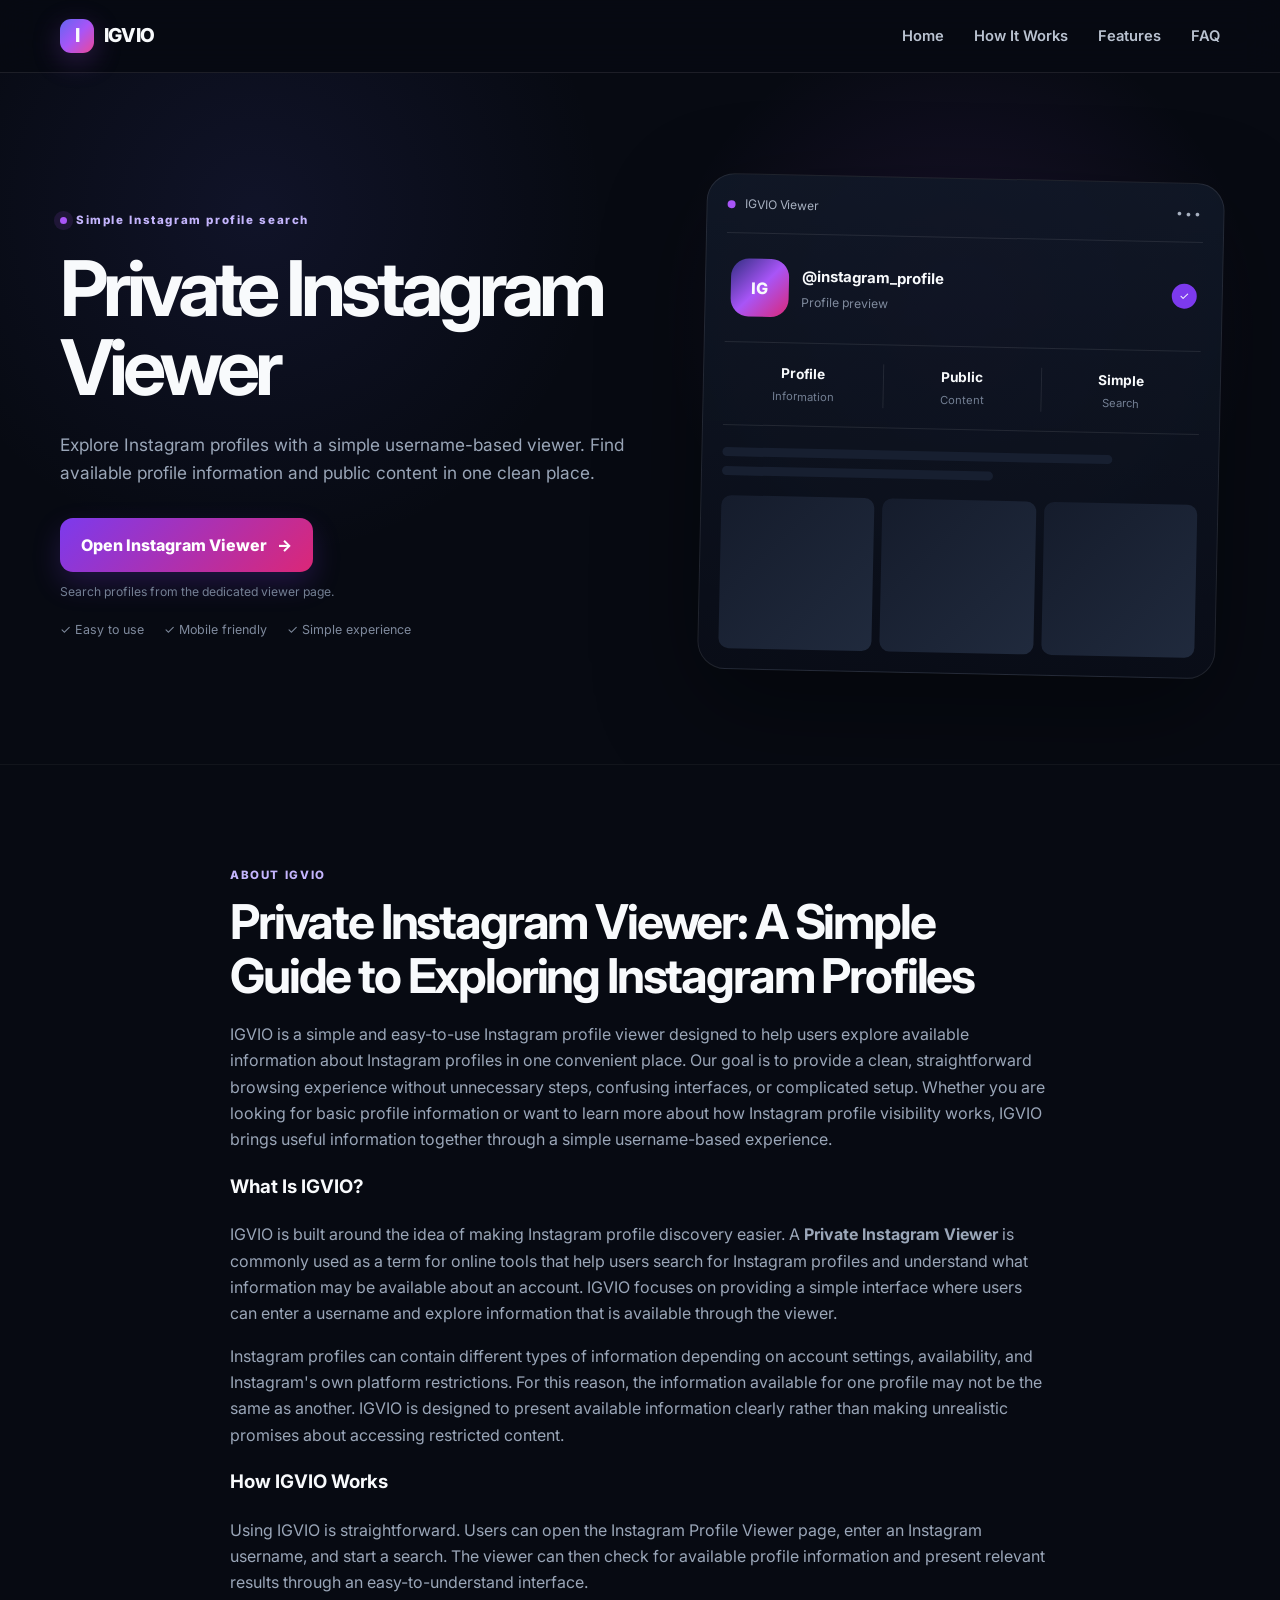
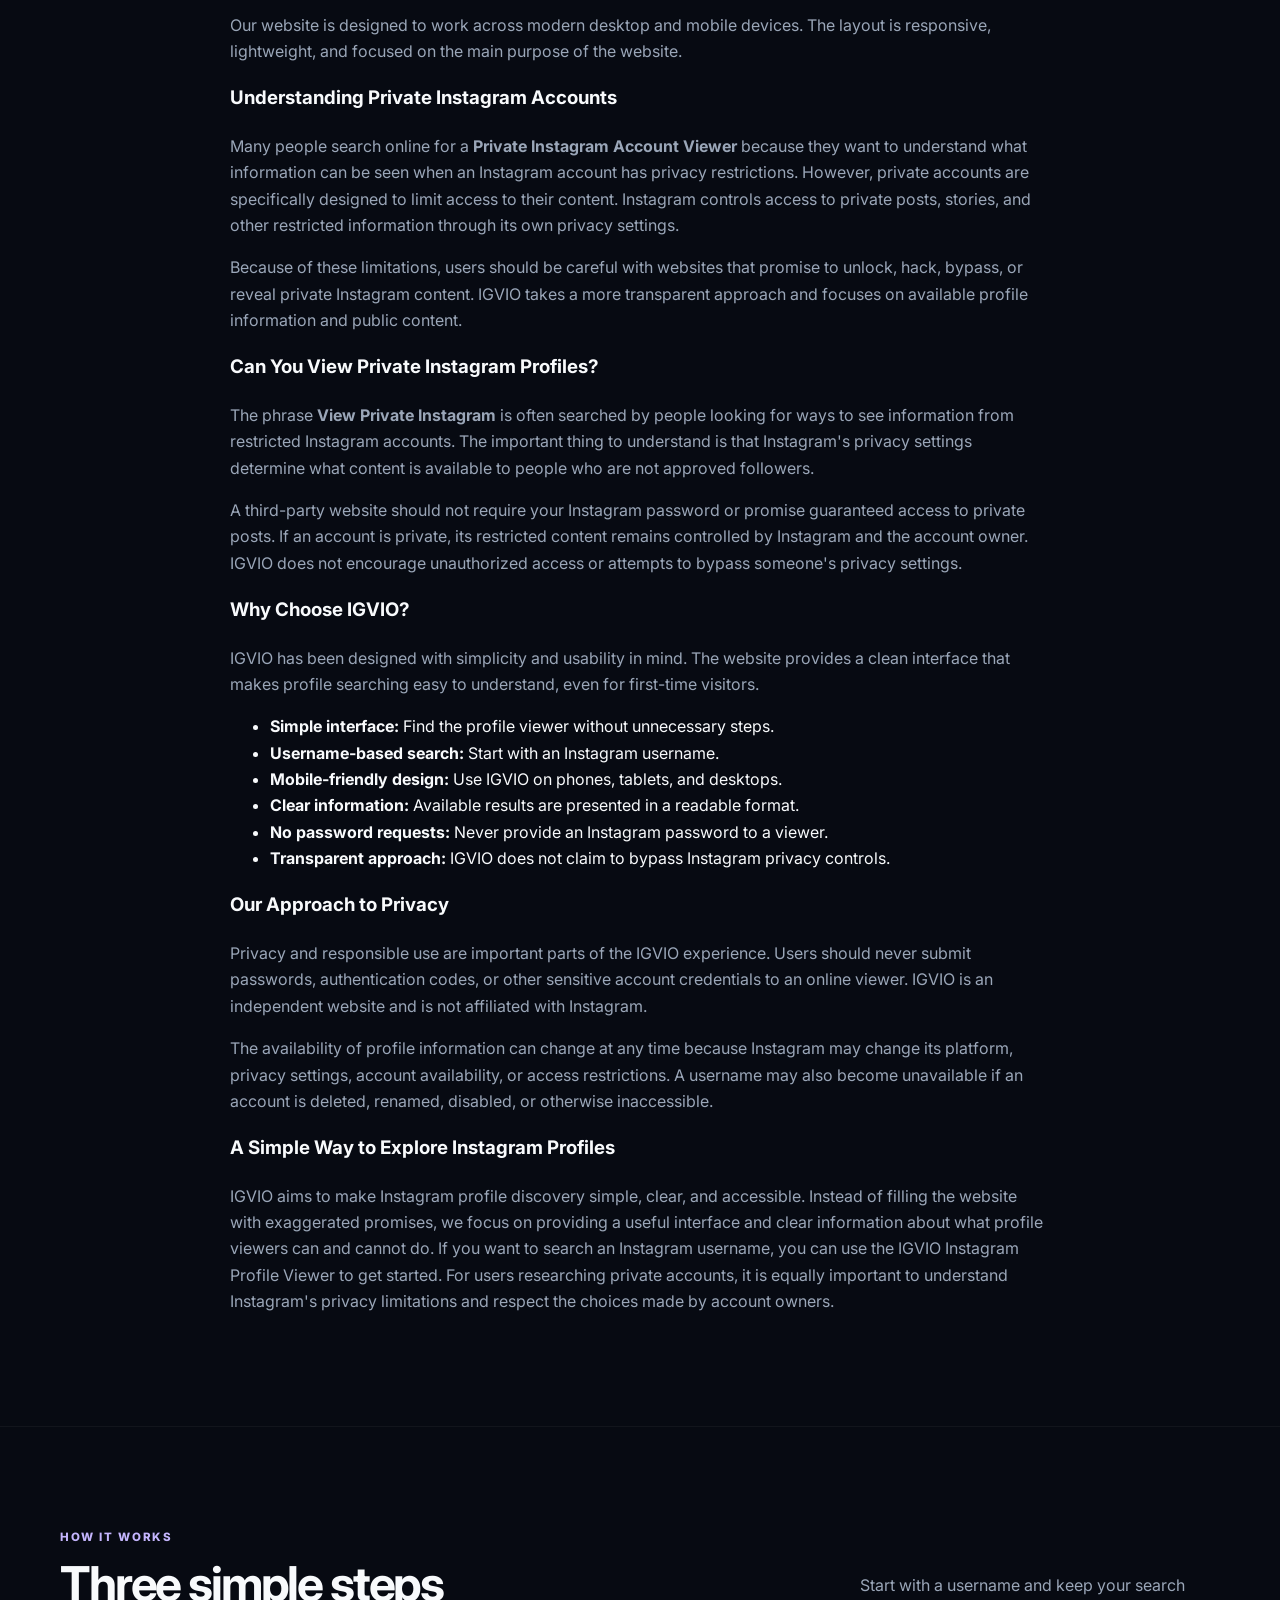
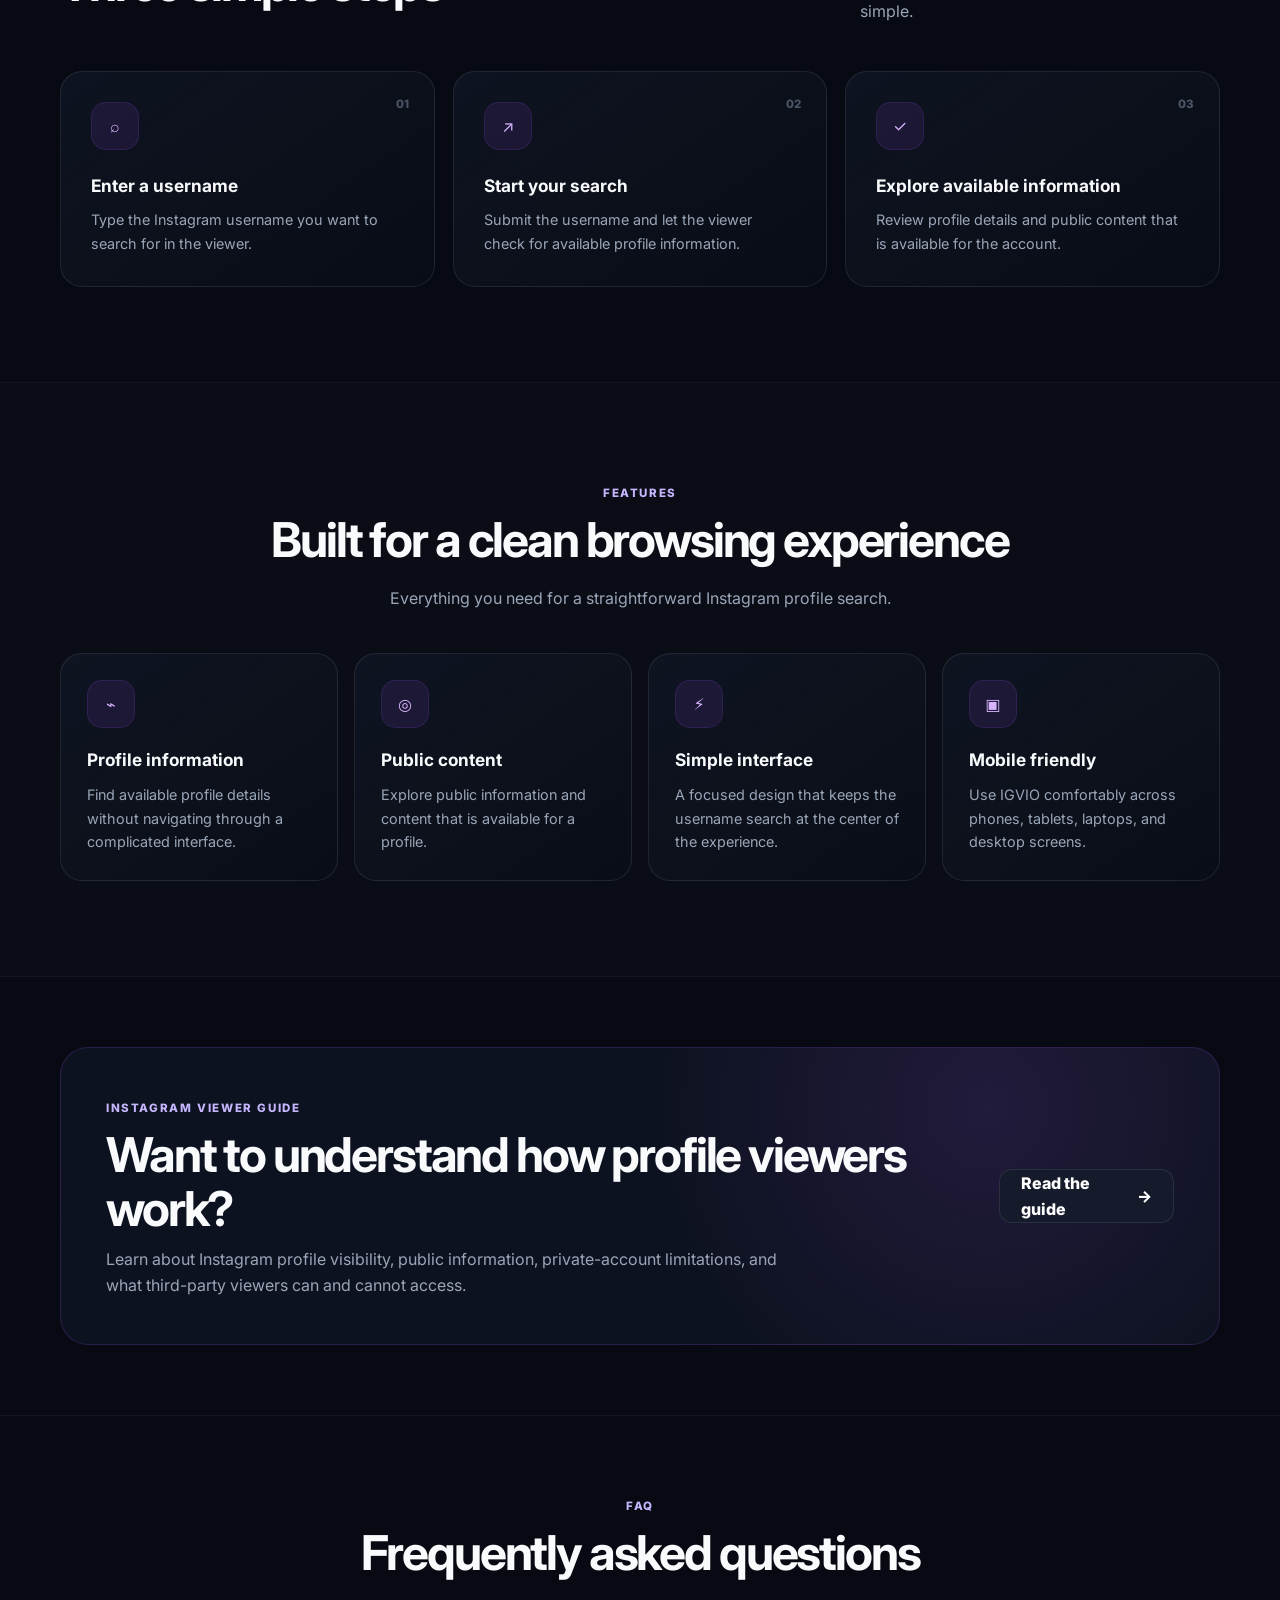
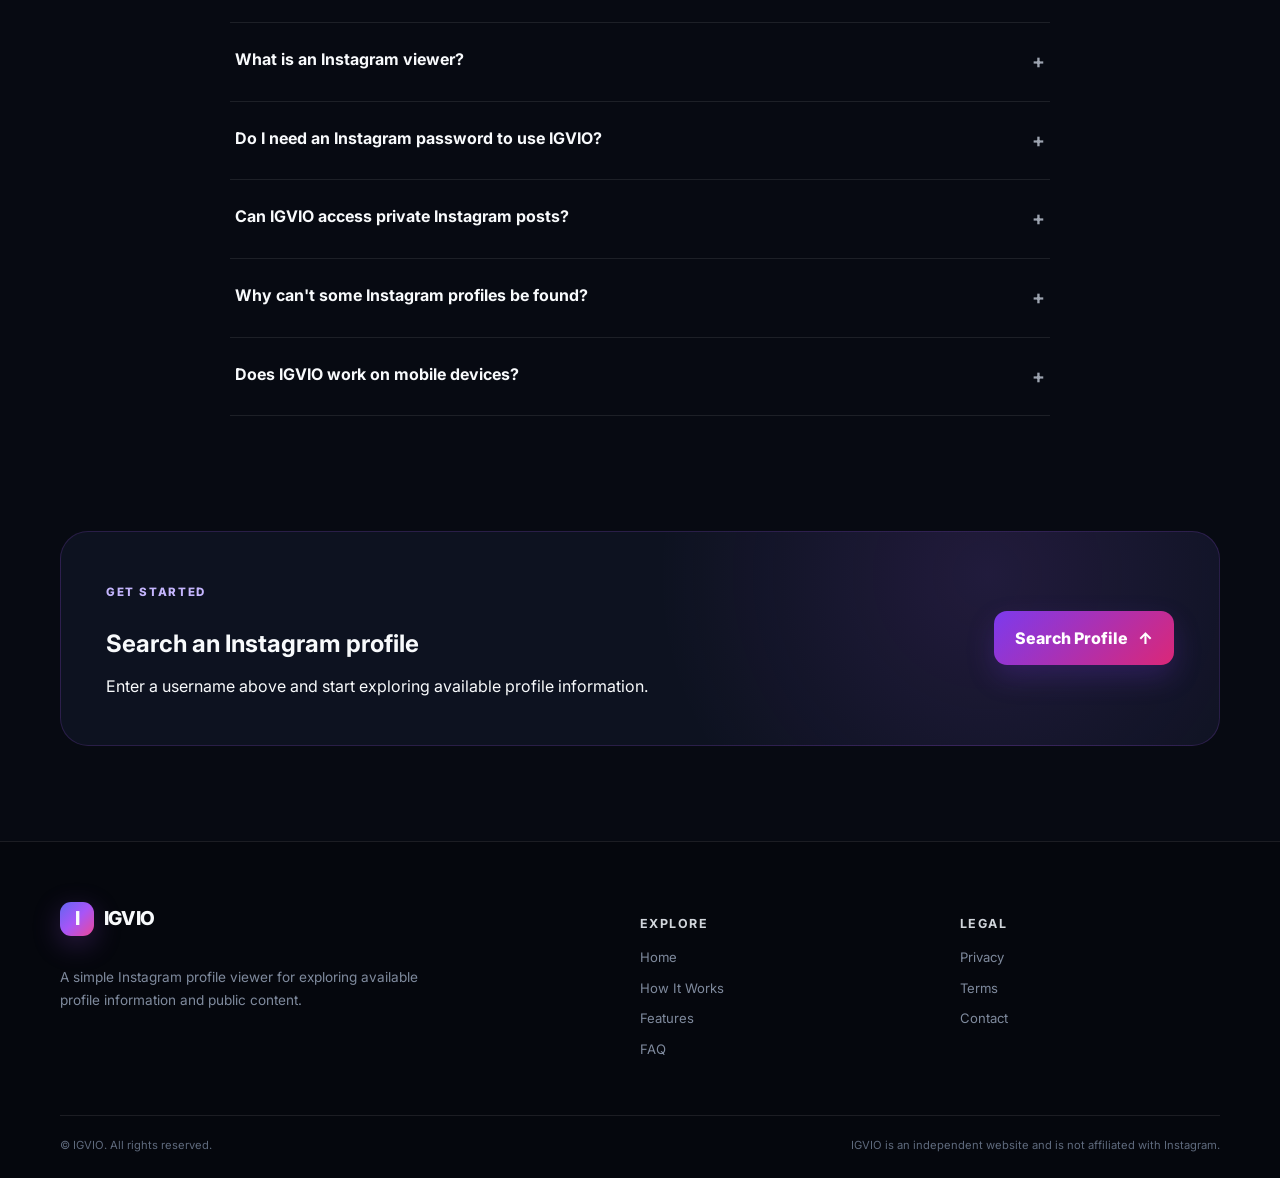
==== index.html @ a8c2bd26 "Update index.html" ====
<!DOCTYPE html>
<html lang="en">
<head>
  <meta charset="UTF-8">
  <meta name="viewport" content="width=device-width, initial-scale=1.0">
  <meta name="description" content="Explore Instagram profiles with IGVIO, a simple Private Instagram Viewer. Search by username to find available profile details and public Instagram content online.">
  <meta name="robots" content="index, follow, max-image-preview:large">
  <meta name="theme-color" content="#111827">
  <link rel="canonical" href="https://igvio.live/">

  <meta property="og:type" content="website">
  <meta property="og:title" content="Private Instagram Viewer – Explore Instagram Profiles | IGVIO">
  <meta property="og:description" content="Explore Instagram profiles with IGVIO. Search by username to find available profile details and public Instagram content online.">
  <meta property="og:url" content="https://igvio.live/">
  <meta property="og:site_name" content="IGVIO">

  <title>Private Instagram Viewer – Explore Instagram Profiles | IGVIO</title>

  <link rel="preconnect" href="https://fonts.googleapis.com">
  <link rel="preconnect" href="https://fonts.gstatic.com" crossorigin>
  <link href="https://fonts.googleapis.com/css2?family=Inter:wght@400;500;600;700;800&display=swap" rel="stylesheet">
  <link rel="stylesheet" href="style.css">

  <script type="application/ld+json">
  {
    "@context":"https://schema.org",
    "@type":"WebSite",
    "name":"IGVIO",
    "url":"https://igvio.live/",
    "description":"Private Instagram Viewer for exploring available Instagram profile information and public content."
  }
  </script>
  <script type="application/ld+json">
  {
    "@context":"https://schema.org",
    "@type":"Organization",
    "name":"IGVIO",
    "url":"https://igvio.live/"
  }
  </script>
</head>
<body>
  <header class="site-header">
    <div class="container nav-wrap">
      <a class="brand" href="/" aria-label="IGVIO home">
        <span class="brand-mark">I</span>
        <span>IGVIO</span>
      </a>

      <button class="menu-toggle" id="menuToggle" aria-label="Open menu" aria-expanded="false">
        <span></span><span></span><span></span>
      </button>

      <nav class="nav" id="mainNav" aria-label="Main navigation">
        <a href="#home">Home</a>
        <a href="#how-it-works">How It Works</a>
        <a href="#features">Features</a>
        <a href="#faq">FAQ</a>
      </nav>
    </div>
  </header>

  <main>
    <section class="hero" id="home">
      <div class="hero-glow glow-one"></div>
      <div class="hero-glow glow-two"></div>

      <div class="container hero-grid">
        <div class="hero-copy">
          <div class="eyebrow"><span class="pulse"></span> Simple Instagram profile search</div>
          <h1>Private Instagram Viewer</h1>
          <p class="hero-text">
            Explore Instagram profiles with a simple username-based viewer.
            Find available profile information and public content in one clean place.
          </p>

          <div class="hero-cta">
            <a href="instagram-profile-viewer.html" class="primary-btn">
              Open Instagram Viewer <span aria-hidden="true">→</span>
            </a>
            <p class="cta-note">Search profiles from the dedicated viewer page.</p>
          </div>

          <div class="trust-row">
            <span>✓ Easy to use</span>
            <span>✓ Mobile friendly</span>
            <span>✓ Simple experience</span>
          </div>
        </div>

        <div class="hero-panel" aria-label="Profile search preview">
          <div class="panel-top">
            <span class="panel-dot"></span>
            <span>IGVIO Viewer</span>
            <span class="panel-menu">•••</span>
          </div>
          <div class="profile-preview">
            <div class="avatar">IG</div>
            <div>
              <strong>@instagram_profile</strong>
              <span>Profile preview</span>
            </div>
            <div class="verified">✓</div>
          </div>
          <div class="stats">
            <div><strong>Profile</strong><span>Information</span></div>
            <div><strong>Public</strong><span>Content</span></div>
            <div><strong>Simple</strong><span>Search</span></div>
          </div>
          <div class="preview-line"></div>
          <div class="preview-line short"></div>
          <div class="preview-grid">
            <span></span><span></span><span></span>
          </div>
        </div>
      </div>
    </section>

    <section class="section about-section" id="about-igvio">
  <div class="container narrow">

    <span class="section-label">ABOUT IGVIO</span>

    <h2>Private Instagram Viewer: A Simple Guide to Exploring Instagram Profiles</h2>

    <p>
      IGVIO is a simple and easy-to-use Instagram profile viewer designed to help users
      explore available information about Instagram profiles in one convenient place.
      Our goal is to provide a clean, straightforward browsing experience without
      unnecessary steps, confusing interfaces, or complicated setup. Whether you are
      looking for basic profile information or want to learn more about how Instagram
      profile visibility works, IGVIO brings useful information together through a
      simple username-based experience.
    </p>

    <h3>What Is IGVIO?</h3>

    <p>
      IGVIO is built around the idea of making Instagram profile discovery easier.
      A <strong>Private Instagram Viewer</strong> is commonly used as a term for online
      tools that help users search for Instagram profiles and understand what information
      may be available about an account. IGVIO focuses on providing a simple interface
      where users can enter a username and explore information that is available through
      the viewer.
    </p>

    <p>
      Instagram profiles can contain different types of information depending on account
      settings, availability, and Instagram's own platform restrictions. For this reason,
      the information available for one profile may not be the same as another. IGVIO is
      designed to present available information clearly rather than making unrealistic
      promises about accessing restricted content.
    </p>

    <h3>How IGVIO Works</h3>

    <p>
      Using IGVIO is straightforward. Users can open the Instagram Profile Viewer page,
      enter an Instagram username, and start a search. The viewer can then check for
      available profile information and present relevant results through an
      easy-to-understand interface.
    </p>

    <p>
      Our website is designed to work across modern desktop and mobile devices. The layout
      is responsive, lightweight, and focused on the main purpose of the website.
    </p>

    <h3>Understanding Private Instagram Accounts</h3>

    <p>
      Many people search online for a <strong>Private Instagram Account Viewer</strong>
      because they want to understand what information can be seen when an Instagram account
      has privacy restrictions. However, private accounts are specifically designed to limit
      access to their content. Instagram controls access to private posts, stories, and other
      restricted information through its own privacy settings.
    </p>

    <p>
      Because of these limitations, users should be careful with websites that promise to
      unlock, hack, bypass, or reveal private Instagram content. IGVIO takes a more
      transparent approach and focuses on available profile information and public content.
    </p>

    <h3>Can You View Private Instagram Profiles?</h3>

    <p>
      The phrase <strong>View Private Instagram</strong> is often searched by people looking
      for ways to see information from restricted Instagram accounts. The important thing to
      understand is that Instagram's privacy settings determine what content is available to
      people who are not approved followers.
    </p>

    <p>
      A third-party website should not require your Instagram password or promise guaranteed
      access to private posts. If an account is private, its restricted content remains
      controlled by Instagram and the account owner. IGVIO does not encourage unauthorized
      access or attempts to bypass someone's privacy settings.
    </p>

    <h3>Why Choose IGVIO?</h3>

    <p>
      IGVIO has been designed with simplicity and usability in mind. The website provides a
      clean interface that makes profile searching easy to understand, even for first-time
      visitors.
    </p>

    <ul>
      <li><strong>Simple interface:</strong> Find the profile viewer without unnecessary steps.</li>
      <li><strong>Username-based search:</strong> Start with an Instagram username.</li>
      <li><strong>Mobile-friendly design:</strong> Use IGVIO on phones, tablets, and desktops.</li>
      <li><strong>Clear information:</strong> Available results are presented in a readable format.</li>
      <li><strong>No password requests:</strong> Never provide an Instagram password to a viewer.</li>
      <li><strong>Transparent approach:</strong> IGVIO does not claim to bypass Instagram privacy controls.</li>
    </ul>

    <h3>Our Approach to Privacy</h3>

    <p>
      Privacy and responsible use are important parts of the IGVIO experience. Users should
      never submit passwords, authentication codes, or other sensitive account credentials to
      an online viewer. IGVIO is an independent website and is not affiliated with Instagram.
    </p>

    <p>
      The availability of profile information can change at any time because Instagram may
      change its platform, privacy settings, account availability, or access restrictions.
      A username may also become unavailable if an account is deleted, renamed, disabled,
      or otherwise inaccessible.
    </p>

    <h3>A Simple Way to Explore Instagram Profiles</h3>

    <p>
      IGVIO aims to make Instagram profile discovery simple, clear, and accessible. Instead
      of filling the website with exaggerated promises, we focus on providing a useful
      interface and clear information about what profile viewers can and cannot do.
      If you want to search an Instagram username, you can use the IGVIO Instagram Profile
      Viewer to get started. For users researching private accounts, it is equally important
      to understand Instagram's privacy limitations and respect the choices made by account
      owners.
    </p>

  </div>
</section>

    <section class="section" id="how-it-works">
      <div class="container">
        <div class="section-heading">
          <div>
            <span class="section-label">HOW IT WORKS</span>
            <h2>Three simple steps</h2>
          </div>
          <p>Start with a username and keep your search simple.</p>
        </div>

        <div class="steps">
          <article class="step-card">
            <span class="step-number">01</span>
            <div class="icon-box">⌕</div>
            <h3>Enter a username</h3>
            <p>Type the Instagram username you want to search for in the viewer.</p>
          </article>
          <article class="step-card">
            <span class="step-number">02</span>
            <div class="icon-box">↗</div>
            <h3>Start your search</h3>
            <p>Submit the username and let the viewer check for available profile information.</p>
          </article>
          <article class="step-card">
            <span class="step-number">03</span>
            <div class="icon-box">✓</div>
            <h3>Explore available information</h3>
            <p>Review profile details and public content that is available for the account.</p>
          </article>
        </div>
      </div>
    </section>

    <section class="section feature-section" id="features">
      <div class="container">
        <div class="section-heading centered">
          <span class="section-label">FEATURES</span>
          <h2>Built for a clean browsing experience</h2>
          <p>Everything you need for a straightforward Instagram profile search.</p>
        </div>

        <div class="feature-grid">
          <article class="feature-card">
            <div class="feature-icon">⌁</div>
            <h3>Profile information</h3>
            <p>Find available profile details without navigating through a complicated interface.</p>
          </article>
          <article class="feature-card">
            <div class="feature-icon">◎</div>
            <h3>Public content</h3>
            <p>Explore public information and content that is available for a profile.</p>
          </article>
          <article class="feature-card">
            <div class="feature-icon">⚡</div>
            <h3>Simple interface</h3>
            <p>A focused design that keeps the username search at the center of the experience.</p>
          </article>
          <article class="feature-card">
            <div class="feature-icon">▣</div>
            <h3>Mobile friendly</h3>
            <p>Use IGVIO comfortably across phones, tablets, laptops, and desktop screens.</p>
          </article>
        </div>
      </div>
    </section>

    <section class="section guide-section">
      <div class="container guide-box">
        <div>
          <span class="section-label">INSTAGRAM VIEWER GUIDE</span>
          <h2>Want to understand how profile viewers work?</h2>
          <p>
            Learn about Instagram profile visibility, public information, private-account
            limitations, and what third-party viewers can and cannot access.
          </p>
        </div>
        <a class="secondary-btn" href="#faq">Read the guide <span>→</span></a>
      </div>
    </section>

    <section class="section faq-section" id="faq">
      <div class="container narrow">
        <div class="section-heading centered">
          <span class="section-label">FAQ</span>
          <h2>Frequently asked questions</h2>
        </div>

        <div class="faq-list">
          <details>
            <summary>What is an Instagram viewer?</summary>
            <p>An Instagram viewer is a tool that helps users search for and explore available information associated with Instagram profiles.</p>
          </details>
          <details>
            <summary>Do I need an Instagram password to use IGVIO?</summary>
            <p>No. IGVIO does not ask you to enter an Instagram password. Use the username search field to begin.</p>
          </details>
          <details>
            <summary>Can IGVIO access private Instagram posts?</summary>
            <p>Private Instagram content is controlled by Instagram's privacy settings. Third-party websites should not claim to bypass those settings. IGVIO focuses on information and content that is available to its viewer.</p>
          </details>
          <details>
            <summary>Why can't some Instagram profiles be found?</summary>
            <p>A profile may be unavailable because the username is incorrect, the account has changed its username, the account is unavailable, or the requested information cannot be retrieved.</p>
          </details>
          <details>
            <summary>Does IGVIO work on mobile devices?</summary>
            <p>Yes. The website is designed with a responsive layout for phones, tablets, and desktop devices.</p>
          </details>
        </div>
      </div>
    </section>

    <section class="cta-section">
      <div class="container cta-box">
        <div>
          <span class="section-label">GET STARTED</span>
          <h2>Search an Instagram profile</h2>
          <p>Enter a username above and start exploring available profile information.</p>
        </div>
        <a href="#home" class="primary-btn">Search Profile <span>↑</span></a>
      </div>
    </section>
  </main>

  <footer class="site-footer">
    <div class="container footer-grid">
      <div>
        <a class="brand footer-brand" href="/">
          <span class="brand-mark">I</span><span>IGVIO</span>
        </a>
        <p class="footer-text">A simple Instagram profile viewer for exploring available profile information and public content.</p>
      </div>
      <div>
        <h3>Explore</h3>
        <a href="#home">Home</a>
        <a href="#how-it-works">How It Works</a>
        <a href="#features">Features</a>
        <a href="#faq">FAQ</a>
      </div>
      <div>
        <h3>Legal</h3>
        <a href="privacy.html">Privacy</a>
        <a href="terms.html">Terms</a>
        <a href="contact.html">Contact</a>
      </div>
    </div>
    <div class="container footer-bottom">
      <span>© <span id="year"></span> IGVIO. All rights reserved.</span>
      <span>IGVIO is an independent website and is not affiliated with Instagram.</span>
    </div>
  </footer>

  <div class="toast" id="toast" role="status" aria-live="polite"></div>
  <script src="script.js"></script>
</body>
</html>
---- style.css ----
:root {
  --bg: #070a12;
  --surface: #0d1220;
  --surface-2: #111827;
  --text: #f8fafc;
  --muted: #9aa6b8;
  --line: rgba(255,255,255,.09);
  --accent: #a855f7;
  --accent-2: #ec4899;
  --accent-3: #6366f1;
  --max: 1160px;
  --radius: 22px;
}

* { box-sizing: border-box; }
html { scroll-behavior: smooth; }
body {
  margin: 0;
  font-family: Inter, system-ui, -apple-system, BlinkMacSystemFont, "Segoe UI", sans-serif;
  color: var(--text);
  background: var(--bg);
  line-height: 1.65;
}
a { color: inherit; text-decoration: none; }
button, input { font: inherit; }
.container { width: min(var(--max), calc(100% - 40px)); margin: 0 auto; }
.narrow { max-width: 820px; }
.site-header {
  position: sticky; top: 0; z-index: 50;
  background: rgba(7,10,18,.78);
  backdrop-filter: blur(18px);
  border-bottom: 1px solid var(--line);
}
.nav-wrap { height: 72px; display:flex; align-items:center; justify-content:space-between; }
.brand { display:inline-flex; align-items:center; gap:10px; font-weight:800; letter-spacing:-.04em; font-size:1.2rem; }
.brand-mark {
  width:34px; height:34px; display:grid; place-items:center; border-radius:11px;
  background: linear-gradient(135deg, var(--accent-3), var(--accent), var(--accent-2));
  box-shadow: 0 8px 28px rgba(168,85,247,.25);
}
.nav { display:flex; gap:30px; align-items:center; }
.nav a { color:#b9c2d0; font-size:.92rem; font-weight:600; transition:.2s; }
.nav a:hover { color:#fff; }
.menu-toggle { display:none; background:none; border:0; cursor:pointer; }
.menu-toggle span { display:block; width:24px; height:2px; margin:5px; background:#fff; }

.hero {
  position:relative; overflow:hidden; padding:105px 0 90px;
  background:
    radial-gradient(circle at 75% 35%, rgba(168,85,247,.12), transparent 28%),
    radial-gradient(circle at 20% 20%, rgba(99,102,241,.10), transparent 30%);
}
.hero-grid { display:grid; grid-template-columns:1.05fr .95fr; gap:70px; align-items:center; position:relative; z-index:2; }
.eyebrow, .section-label {
  color:#c4b5fd; font-size:.72rem; font-weight:800; letter-spacing:.14em;
}
.eyebrow { display:flex; align-items:center; gap:9px; margin-bottom:20px; }
.pulse { width:7px; height:7px; border-radius:50%; background:#a855f7; box-shadow:0 0 0 6px rgba(168,85,247,.12); }
h1 { font-size:clamp(2.7rem, 6vw, 5.2rem); line-height:1.02; letter-spacing:-.065em; margin:0 0 24px; max-width:720px; }
.hero-text { font-size:1.08rem; color:var(--muted); max-width:650px; margin:0 0 30px; }
.search-card {
  max-width:690px; padding:18px; border:1px solid var(--line); border-radius:20px;
  background:rgba(17,24,39,.75); box-shadow:0 25px 80px rgba(0,0,0,.24);
}
.search-card label { display:block; font-size:.78rem; font-weight:700; color:#cbd5e1; margin:0 0 9px 4px; }
.input-row { display:flex; gap:10px; }
.input-wrap { flex:1; position:relative; }
.at { position:absolute; left:16px; top:50%; transform:translateY(-50%); color:#8b95a7; }
input {
  width:100%; height:54px; padding:0 16px 0 38px; border:1px solid var(--line);
  outline:none; border-radius:13px; background:#090d17; color:#fff;
}
input:focus { border-color:rgba(168,85,247,.65); box-shadow:0 0 0 4px rgba(168,85,247,.10); }
.primary-btn, .secondary-btn {
  min-height:54px; display:inline-flex; align-items:center; justify-content:center; gap:10px;
  padding:0 21px; border:0; border-radius:13px; cursor:pointer; font-weight:800; transition:.2s;
}
.primary-btn { color:#fff; background:linear-gradient(135deg,#7c3aed,#db2777); box-shadow:0 12px 28px rgba(124,58,237,.22); }
.primary-btn:hover { transform:translateY(-2px); filter:brightness(1.07); }
.secondary-btn { color:#fff; background:#151b2a; border:1px solid var(--line); }
.secondary-btn:hover { background:#1c2435; }
.form-note { color:#7f8a9d; font-size:.74rem; margin:8px 3px 0; }
.trust-row { display:flex; gap:20px; flex-wrap:wrap; margin-top:18px; color:#7f8a9d; font-size:.78rem; }

.hero-panel {
  padding:20px; border:1px solid var(--line); border-radius:28px; background:linear-gradient(180deg,rgba(17,24,39,.9),rgba(10,14,24,.92));
  box-shadow:0 35px 100px rgba(0,0,0,.38); transform:rotate(1.2deg);
}
.panel-top { display:flex; align-items:center; gap:9px; color:#a8b1c1; font-size:.75rem; padding-bottom:18px; border-bottom:1px solid var(--line); }
.panel-dot { width:8px; height:8px; border-radius:50%; background:#a855f7; }
.panel-menu { margin-left:auto; letter-spacing:2px; }
.profile-preview { display:flex; align-items:center; gap:13px; padding:25px 5px; }
.avatar { width:58px; height:58px; border-radius:18px; display:grid; place-items:center; font-weight:800; background:linear-gradient(135deg,#312e81,#a855f7,#db2777); }
.profile-preview strong, .profile-preview span { display:block; }
.profile-preview strong { font-size:.93rem; }
.profile-preview span { color:#7f8a9d; font-size:.76rem; margin-top:3px; }
.verified { margin-left:auto; width:25px; height:25px; border-radius:50%; display:grid; place-items:center; background:#7c3aed; font-size:.72rem; }
.stats { display:grid; grid-template-columns:repeat(3,1fr); border-block:1px solid var(--line); padding:19px 0; }
.stats div { text-align:center; }
.stats div + div { border-left:1px solid var(--line); }
.stats strong, .stats span { display:block; }
.stats strong { font-size:.85rem; }
.stats span { color:#737f93; font-size:.7rem; margin-top:3px; }
.preview-line { height:9px; width:82%; border-radius:8px; background:#171f30; margin-top:22px; }
.preview-line.short { width:57%; margin-top:10px; }
.preview-grid { display:grid; grid-template-columns:repeat(3,1fr); gap:8px; margin-top:20px; }
.preview-grid span { aspect-ratio:1; border-radius:10px; background:linear-gradient(135deg,#151c2c,#202a3d); }

.section { padding:95px 0; border-top:1px solid rgba(255,255,255,.045); }
.intro-section { text-align:center; }
.section h2 { font-size:clamp(1.9rem,4vw,3rem); line-height:1.12; letter-spacing:-.045em; margin:9px 0 18px; }
.section p { color:var(--muted); }
.intro-section p { font-size:1.03rem; }
.section-heading { display:flex; align-items:end; justify-content:space-between; gap:30px; margin-bottom:42px; }
.section-heading > p { max-width:360px; margin:0 0 4px; }
.centered { display:block; text-align:center; }
.centered > p { max-width:600px; margin:0 auto; }

.steps { display:grid; grid-template-columns:repeat(3,1fr); gap:18px; }
.step-card, .feature-card {
  position:relative; padding:30px; border:1px solid var(--line); border-radius:var(--radius);
  background:linear-gradient(145deg,rgba(17,24,39,.72),rgba(10,14,24,.65));
}
.step-number { position:absolute; top:23px; right:25px; color:#4c5566; font-size:.72rem; font-weight:800; }
.icon-box, .feature-icon {
  width:48px; height:48px; display:grid; place-items:center; border-radius:15px;
  color:#d8b4fe; background:rgba(168,85,247,.1); border:1px solid rgba(168,85,247,.15);
}
.step-card h3, .feature-card h3 { margin:22px 0 8px; font-size:1.08rem; }
.step-card p, .feature-card p { margin:0; font-size:.9rem; }

.feature-section { background:rgba(255,255,255,.012); }
.feature-grid { display:grid; grid-template-columns:repeat(4,1fr); gap:16px; }
.feature-card { padding:26px; }
.feature-card h3 { margin-top:18px; }

.guide-section { padding-top:70px; padding-bottom:70px; }
.guide-box, .cta-box {
  display:flex; justify-content:space-between; align-items:center; gap:35px; padding:45px;
  border:1px solid rgba(168,85,247,.18); border-radius:28px;
  background:radial-gradient(circle at 80% 20%,rgba(168,85,247,.13),transparent 35%),#0d1220;
}
.guide-box h2, .cta-box h2 { margin-bottom:10px; }
.guide-box p, .cta-box p { margin:0; max-width:690px; }

.faq-section { padding-top:75px; }
.faq-list { border-top:1px solid var(--line); }
details { border-bottom:1px solid var(--line); }
summary { list-style:none; cursor:pointer; padding:23px 5px; font-weight:700; display:flex; justify-content:space-between; gap:20px; }
summary::-webkit-details-marker { display:none; }
summary::after { content:"+"; color:#9ca3af; font-size:1.2rem; }
details[open] summary::after { content:"−"; }
details p { padding:0 35px 24px 5px; margin:0; font-size:.9rem; }

.cta-section { padding:20px 0 95px; }

.site-footer { border-top:1px solid var(--line); padding:60px 0 24px; background:#05070d; }
.footer-grid { display:grid; grid-template-columns:2fr 1fr 1fr; gap:60px; }
.footer-brand { margin-bottom:17px; }
.footer-text { color:#7f8a9d; max-width:390px; font-size:.85rem; }
.footer-grid h3 { font-size:.78rem; text-transform:uppercase; letter-spacing:.12em; color:#d1d5db; }
.footer-grid div > a:not(.brand) { display:block; color:#7f8a9d; font-size:.82rem; margin:9px 0; }
.footer-grid div > a:hover { color:#fff; }
.footer-bottom { margin-top:45px; padding-top:20px; border-top:1px solid var(--line); display:flex; justify-content:space-between; gap:20px; color:#5f6a7d; font-size:.7rem; }

.toast {
  position:fixed; left:50%; bottom:25px; transform:translate(-50%,20px); opacity:0; pointer-events:none;
  padding:13px 18px; border:1px solid var(--line); border-radius:12px; background:#111827; color:#fff;
  box-shadow:0 15px 45px rgba(0,0,0,.35); transition:.25s; z-index:100;
}
.toast.show { opacity:1; transform:translate(-50%,0); }

@media (max-width: 900px) {
  .hero-grid { grid-template-columns:1fr; gap:45px; }
  .hero-panel { max-width:650px; width:100%; margin:auto; }
  .feature-grid { grid-template-columns:repeat(2,1fr); }
}
@media (max-width: 700px) {
  .container { width:min(var(--max),calc(100% - 28px)); }
  .nav { display:none; position:absolute; left:14px; right:14px; top:66px; padding:14px; flex-direction:column; align-items:stretch; gap:0; background:#0d1220; border:1px solid var(--line); border-radius:16px; }
  .nav.open { display:flex; }
  .nav a { padding:12px 10px; }
  .menu-toggle { display:block; }
  .hero { padding:75px 0 65px; }
  h1 { font-size:clamp(2.5rem,13vw,4rem); }
  .input-row { flex-direction:column; }
  .primary-btn { width:100%; }
  .section { padding:72px 0; }
  .section-heading { display:block; margin-bottom:30px; }
  .steps, .feature-grid { grid-template-columns:1fr; }
  .guide-box, .cta-box { padding:30px; flex-direction:column; align-items:flex-start; }
  .footer-grid { grid-template-columns:1fr 1fr; gap:30px; }
  .footer-grid > div:first-child { grid-column:1/-1; }
  .footer-bottom { flex-direction:column; }
}

.hero-cta { margin-top: 28px; }
.hero-cta .primary-btn { text-decoration: none; }
.cta-note { margin: 10px 0 0; color: #737f93; font-size: .76rem; }
.viewer-hero { min-height: 560px; display: flex; align-items: center; }
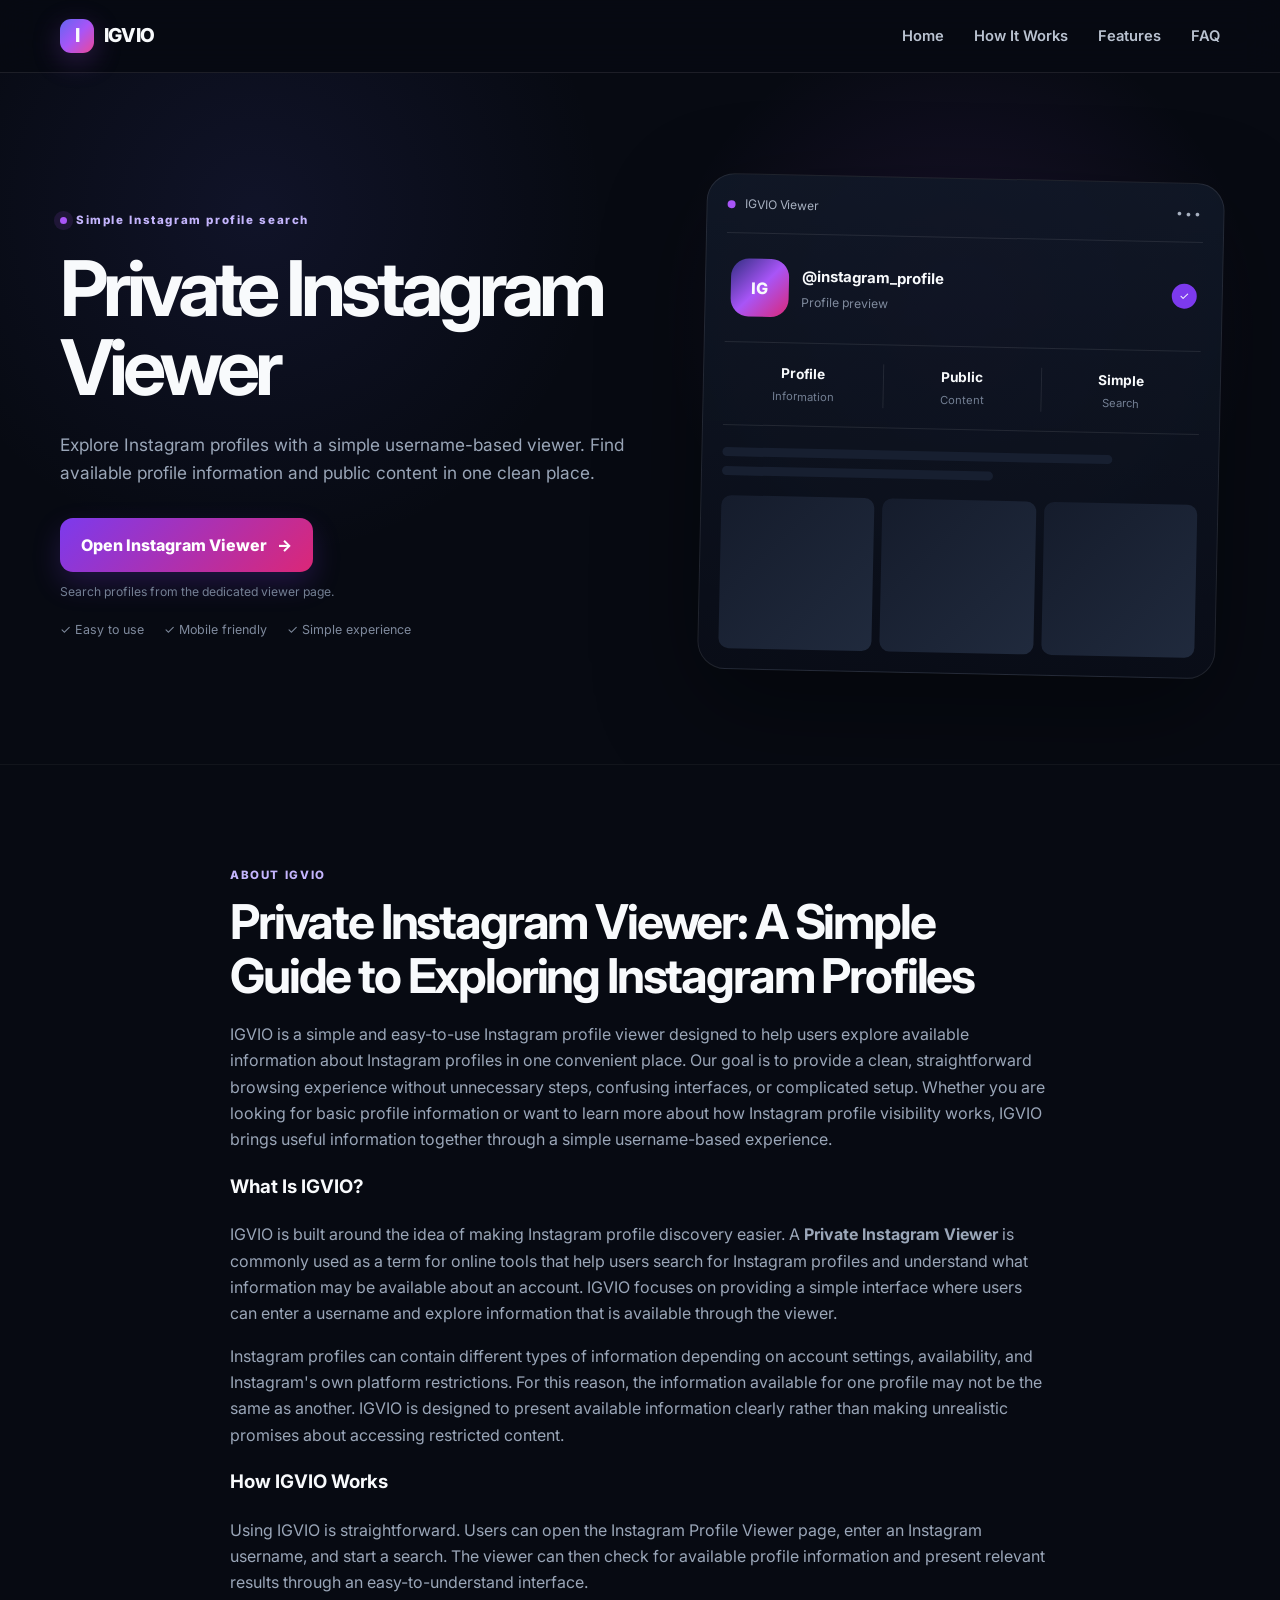
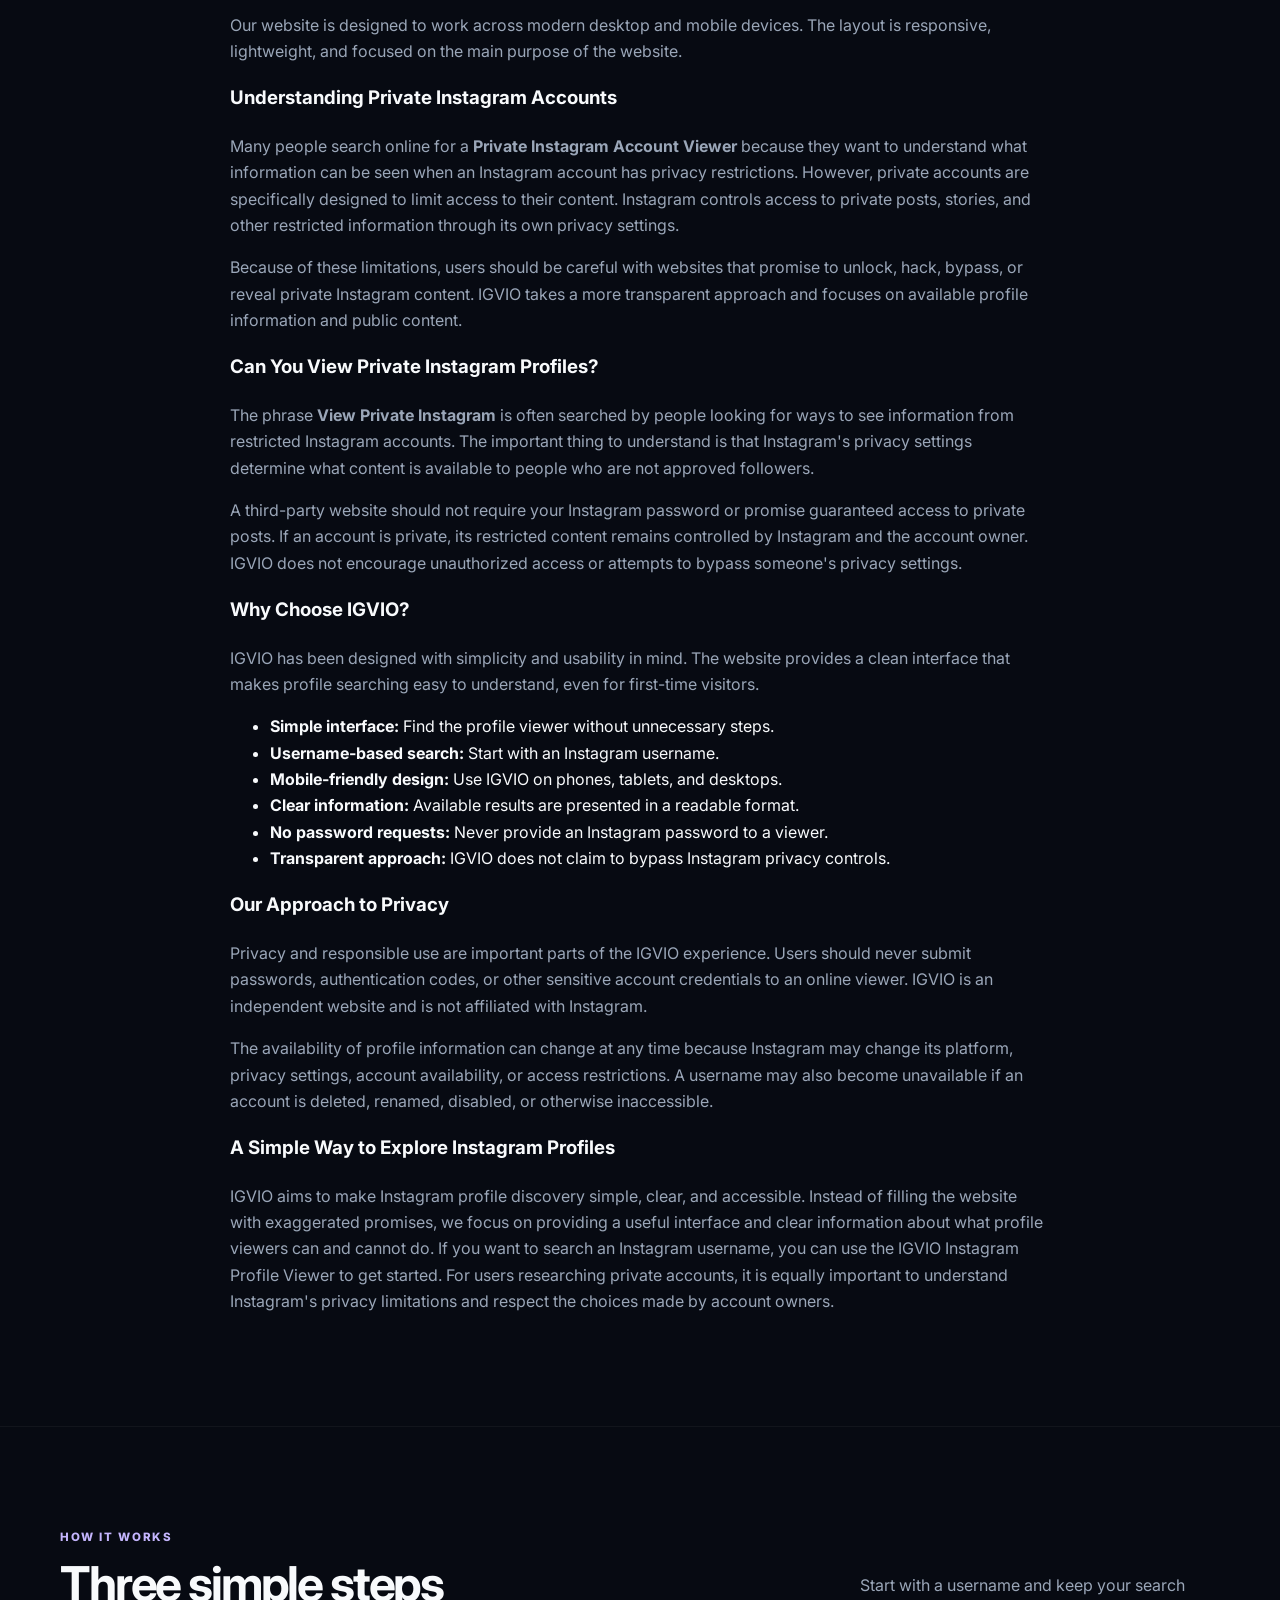
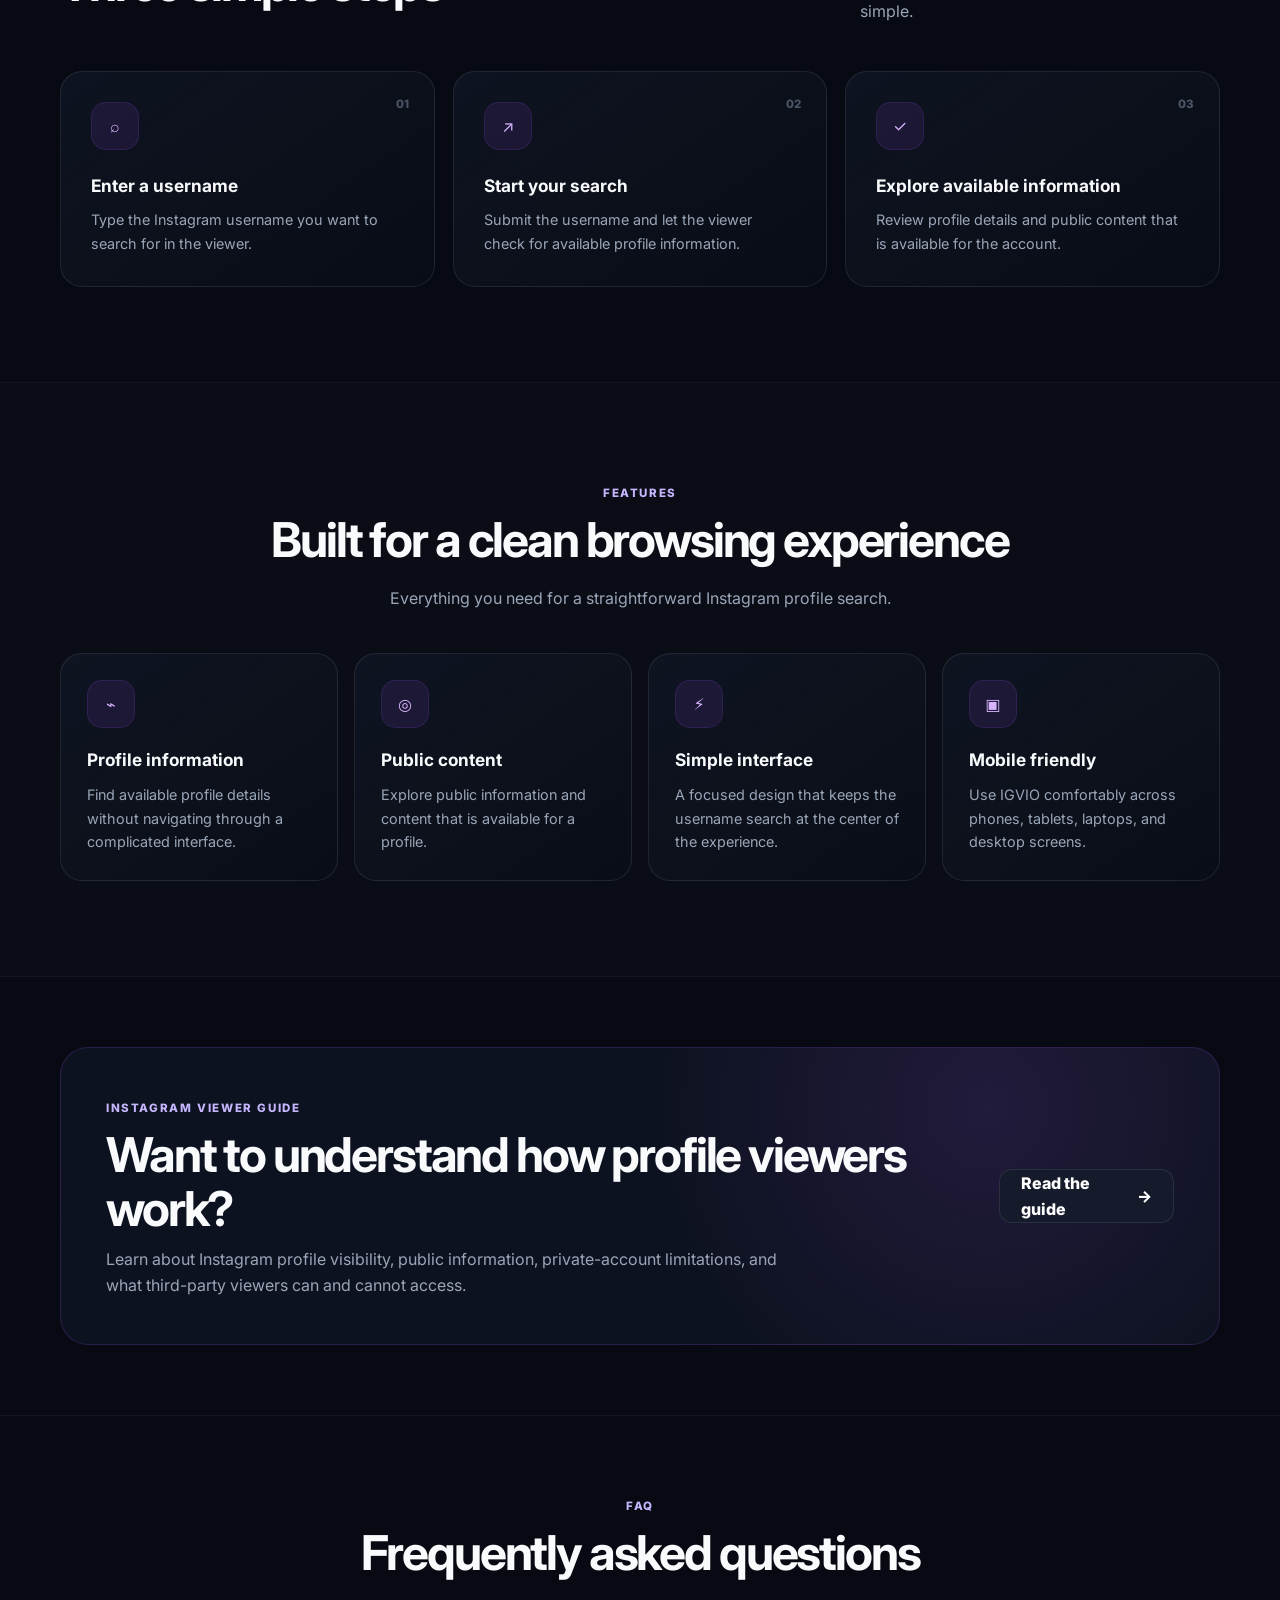
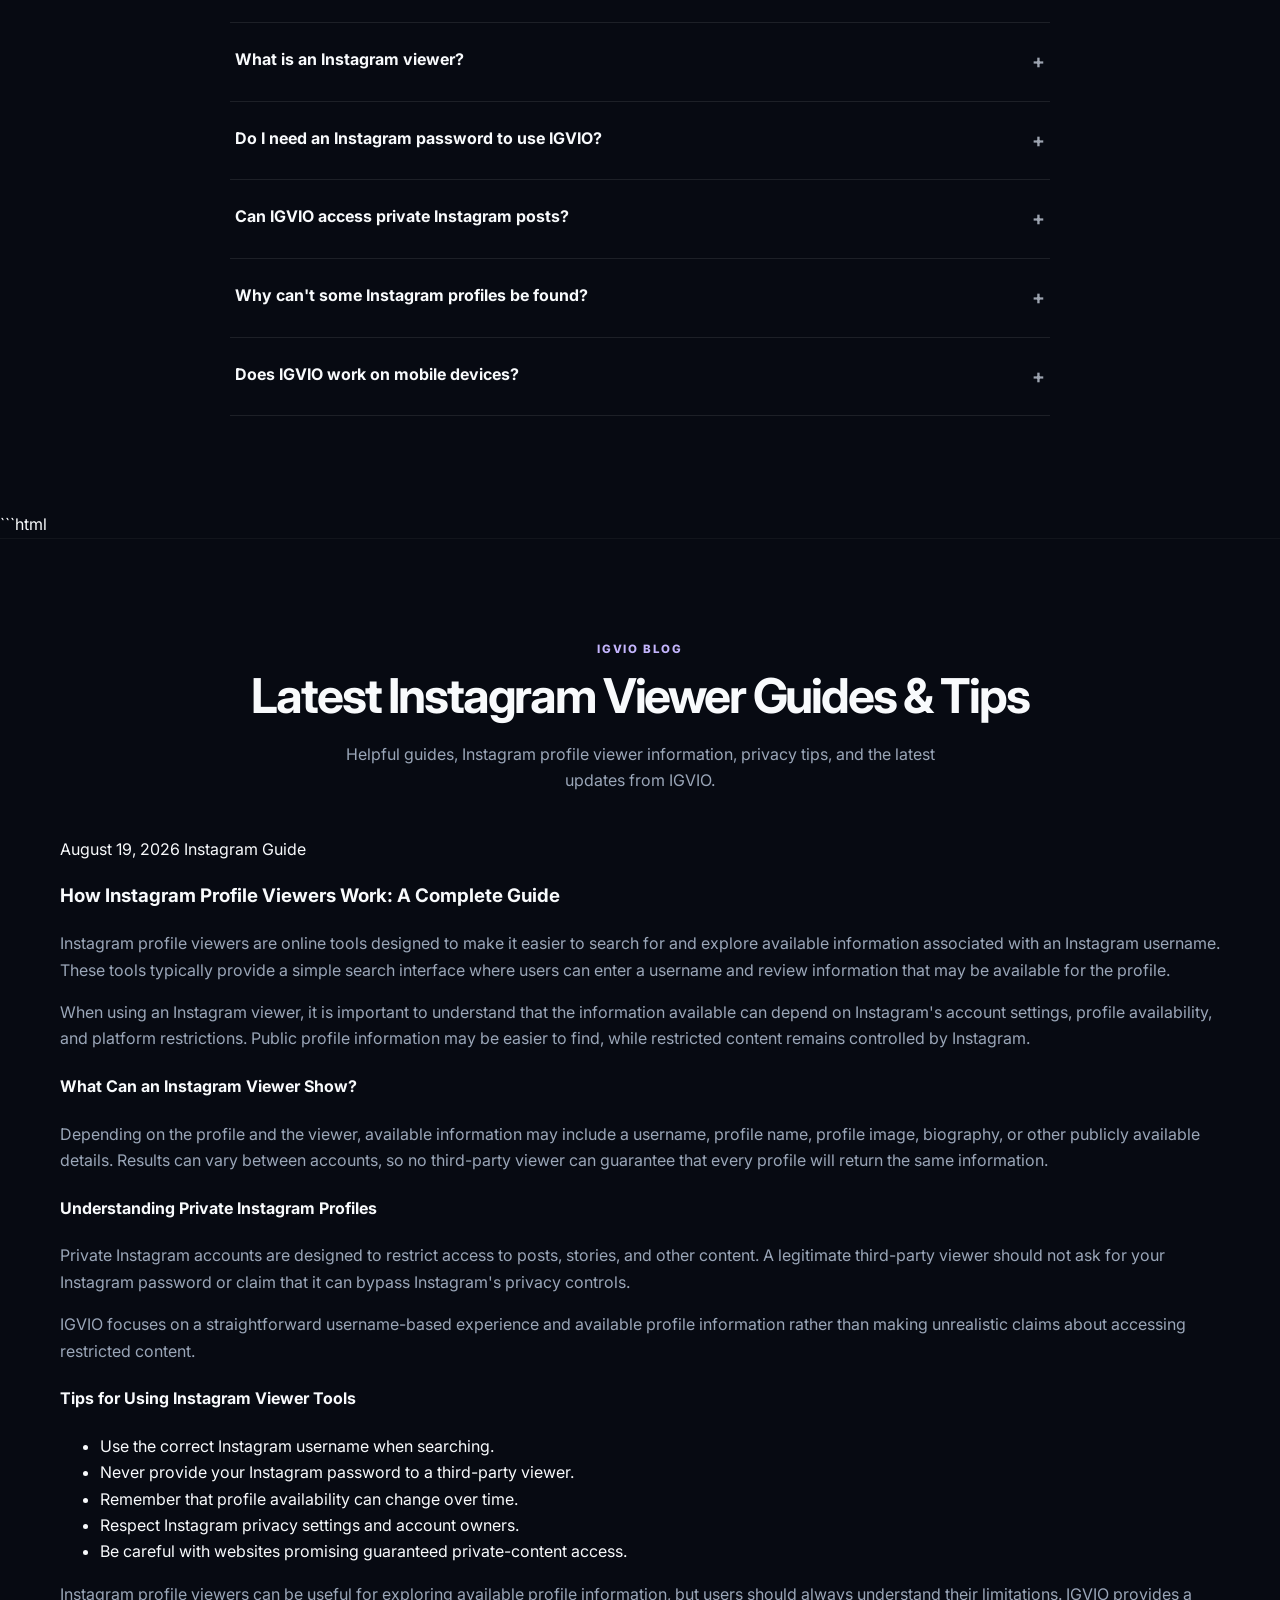
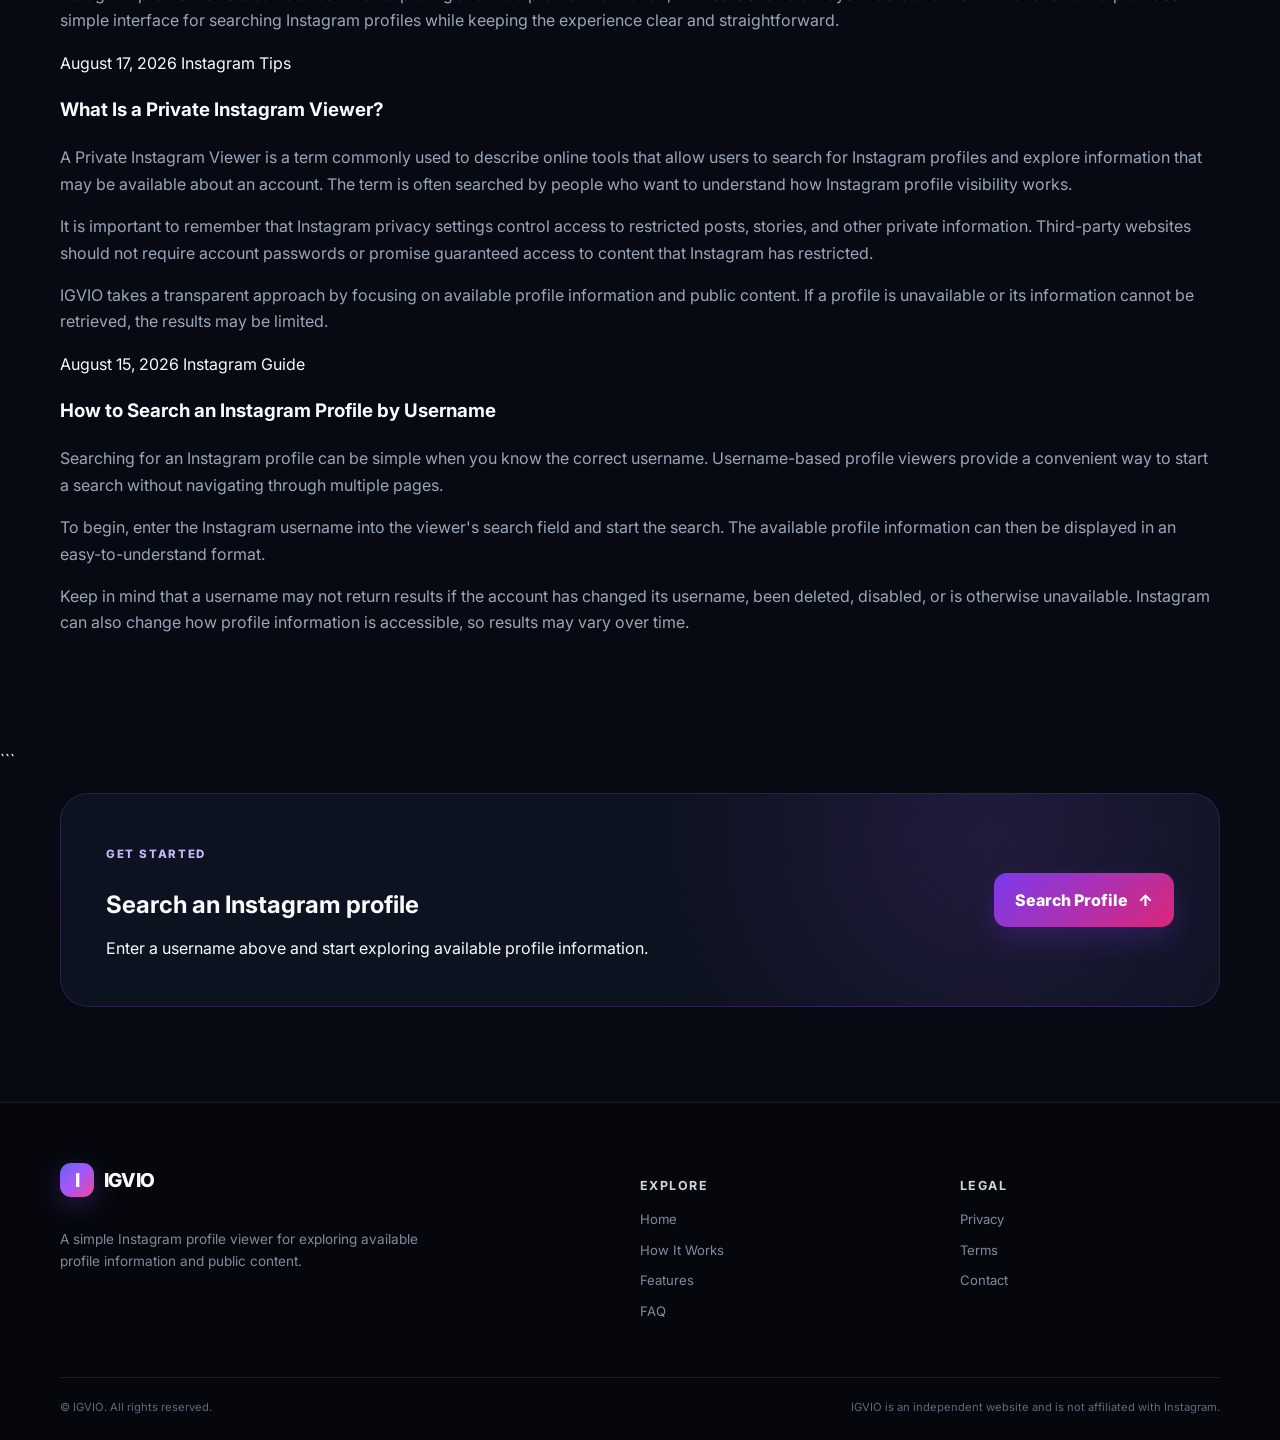
==== commit 23c48e40: "Update index.html" ====
--- a/index.html
+++ b/index.html
@@ -356,6 +356,159 @@
         </div>
       </div>
     </section>
+    ```html
+<!-- BLOG SECTION -->
+<section class="section blog-section" id="blog">
+  <div class="container">
+
+    <div class="section-heading centered">
+      <span class="section-label">IGVIO BLOG</span>
+      <h2>Latest Instagram Viewer Guides & Tips</h2>
+      <p>
+        Helpful guides, Instagram profile viewer information, privacy tips,
+        and the latest updates from IGVIO.
+      </p>
+    </div>
+
+    <div class="blog-list">
+
+      <!-- LATEST BLOG POST -->
+      <article class="blog-post">
+        <div class="blog-meta">
+          <span>August 19, 2026</span>
+          <span>Instagram Guide</span>
+        </div>
+
+        <h3>How Instagram Profile Viewers Work: A Complete Guide</h3>
+
+        <p>
+          Instagram profile viewers are online tools designed to make it easier
+          to search for and explore available information associated with an
+          Instagram username. These tools typically provide a simple search
+          interface where users can enter a username and review information
+          that may be available for the profile.
+        </p>
+
+        <p>
+          When using an Instagram viewer, it is important to understand that
+          the information available can depend on Instagram's account settings,
+          profile availability, and platform restrictions. Public profile
+          information may be easier to find, while restricted content remains
+          controlled by Instagram.
+        </p>
+
+        <h4>What Can an Instagram Viewer Show?</h4>
+
+        <p>
+          Depending on the profile and the viewer, available information may
+          include a username, profile name, profile image, biography, or other
+          publicly available details. Results can vary between accounts, so no
+          third-party viewer can guarantee that every profile will return the
+          same information.
+        </p>
+
+        <h4>Understanding Private Instagram Profiles</h4>
+
+        <p>
+          Private Instagram accounts are designed to restrict access to posts,
+          stories, and other content. A legitimate third-party viewer should
+          not ask for your Instagram password or claim that it can bypass
+          Instagram's privacy controls.
+        </p>
+
+        <p>
+          IGVIO focuses on a straightforward username-based experience and
+          available profile information rather than making unrealistic claims
+          about accessing restricted content.
+        </p>
+
+        <h4>Tips for Using Instagram Viewer Tools</h4>
+
+        <ul>
+          <li>Use the correct Instagram username when searching.</li>
+          <li>Never provide your Instagram password to a third-party viewer.</li>
+          <li>Remember that profile availability can change over time.</li>
+          <li>Respect Instagram privacy settings and account owners.</li>
+          <li>Be careful with websites promising guaranteed private-content access.</li>
+        </ul>
+
+        <p>
+          Instagram profile viewers can be useful for exploring available
+          profile information, but users should always understand their
+          limitations. IGVIO provides a simple interface for searching
+          Instagram profiles while keeping the experience clear and
+          straightforward.
+        </p>
+      </article>
+
+
+      <!-- SECOND BLOG POST -->
+      <article class="blog-post">
+        <div class="blog-meta">
+          <span>August 17, 2026</span>
+          <span>Instagram Tips</span>
+        </div>
+
+        <h3>What Is a Private Instagram Viewer?</h3>
+
+        <p>
+          A Private Instagram Viewer is a term commonly used to describe online
+          tools that allow users to search for Instagram profiles and explore
+          information that may be available about an account. The term is often
+          searched by people who want to understand how Instagram profile
+          visibility works.
+        </p>
+
+        <p>
+          It is important to remember that Instagram privacy settings control
+          access to restricted posts, stories, and other private information.
+          Third-party websites should not require account passwords or promise
+          guaranteed access to content that Instagram has restricted.
+        </p>
+
+        <p>
+          IGVIO takes a transparent approach by focusing on available profile
+          information and public content. If a profile is unavailable or its
+          information cannot be retrieved, the results may be limited.
+        </p>
+      </article>
+
+
+      <!-- THIRD BLOG POST -->
+      <article class="blog-post">
+        <div class="blog-meta">
+          <span>August 15, 2026</span>
+          <span>Instagram Guide</span>
+        </div>
+
+        <h3>How to Search an Instagram Profile by Username</h3>
+
+        <p>
+          Searching for an Instagram profile can be simple when you know the
+          correct username. Username-based profile viewers provide a convenient
+          way to start a search without navigating through multiple pages.
+        </p>
+
+        <p>
+          To begin, enter the Instagram username into the viewer's search field
+          and start the search. The available profile information can then be
+          displayed in an easy-to-understand format.
+        </p>
+
+        <p>
+          Keep in mind that a username may not return results if the account has
+          changed its username, been deleted, disabled, or is otherwise
+          unavailable. Instagram can also change how profile information is
+          accessible, so results may vary over time.
+        </p>
+      </article>
+
+    </div>
+  </div>
+</section>
+<!-- END BLOG SECTION -->
+```
+
 
     <section class="cta-section">
       <div class="container cta-box">
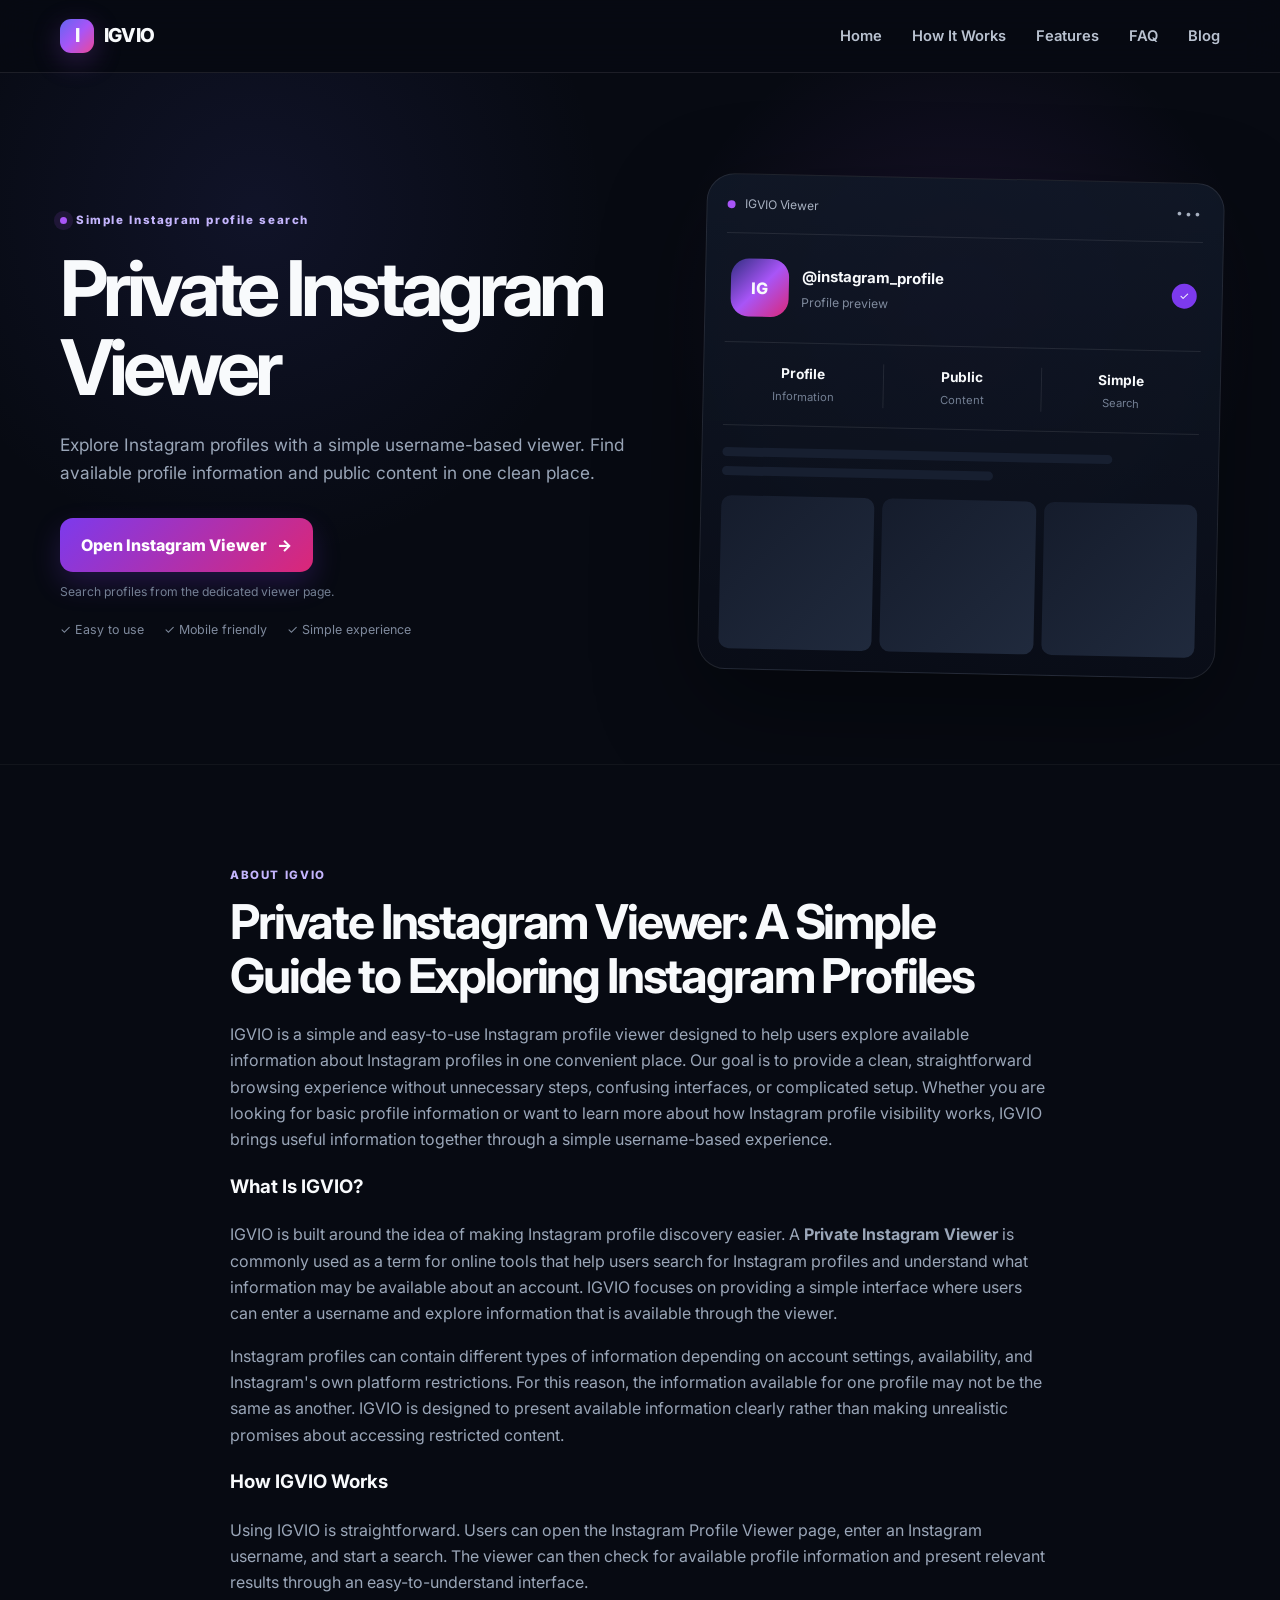
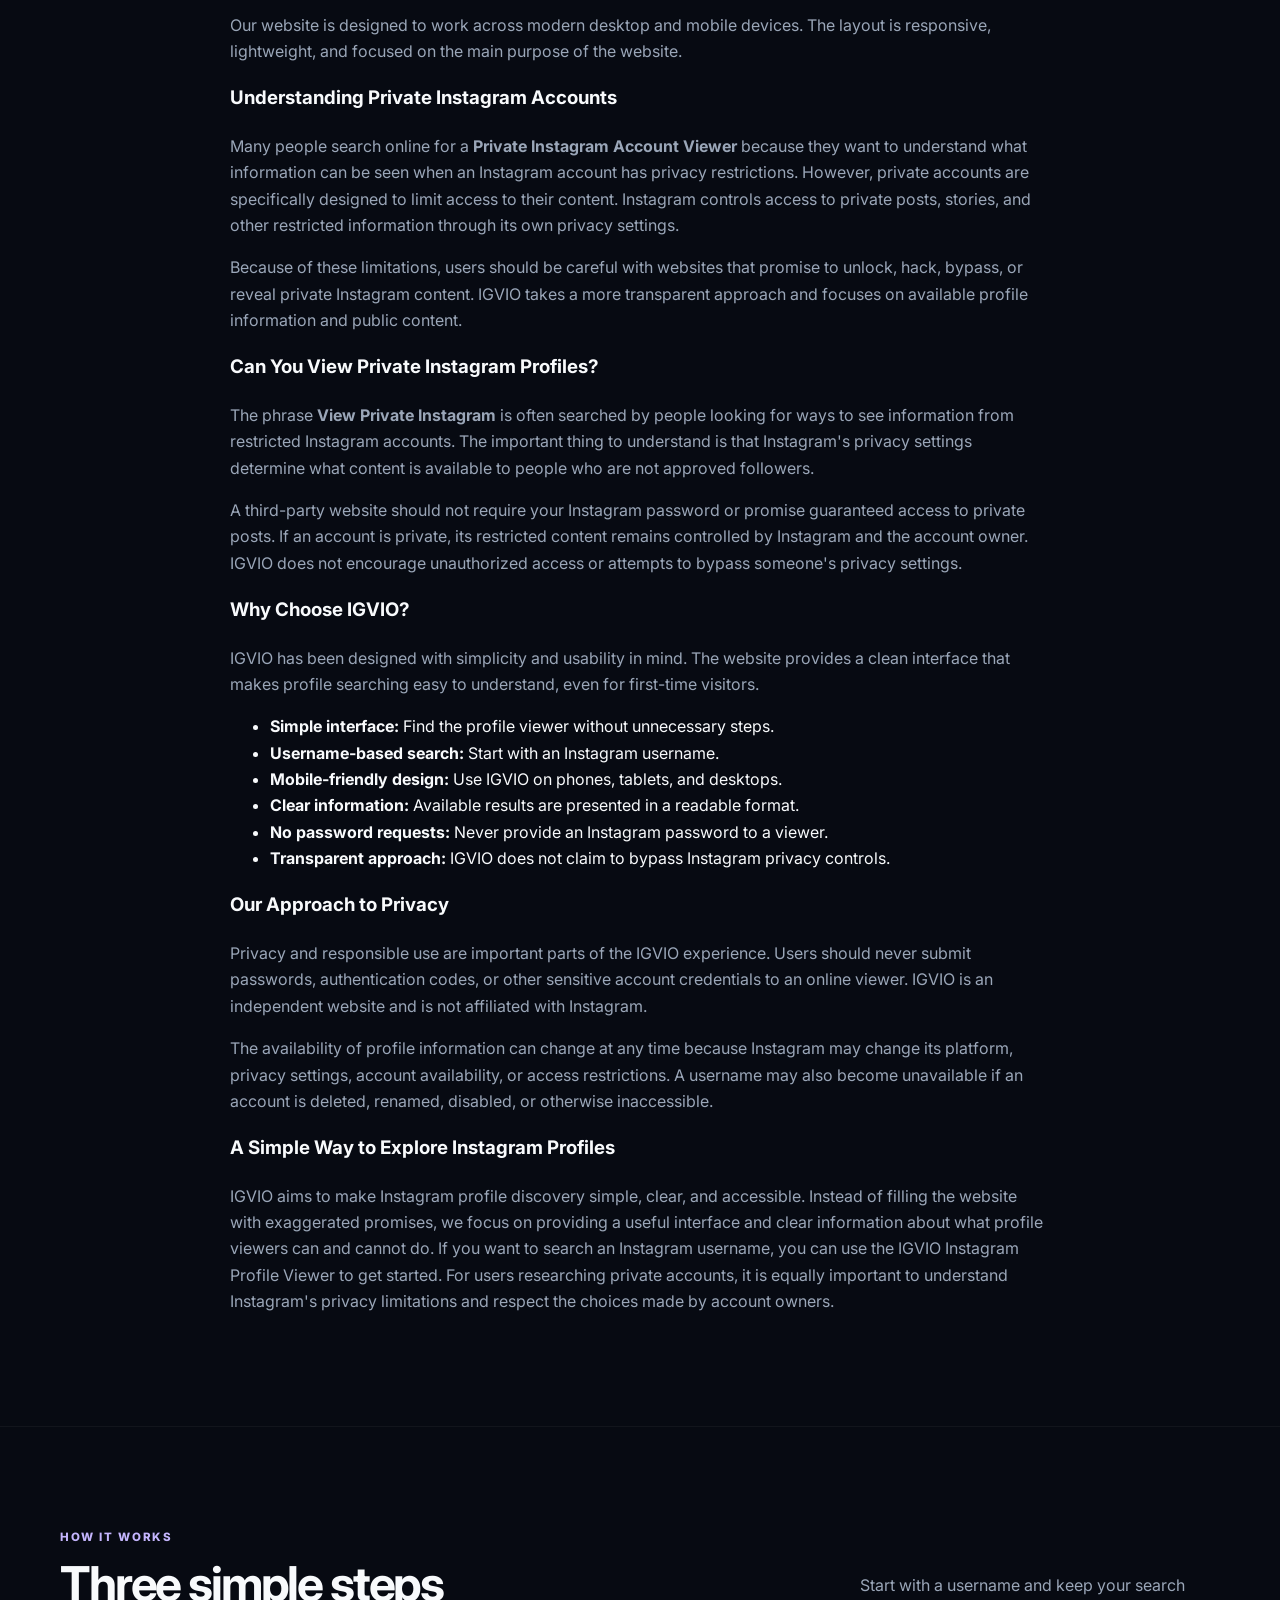
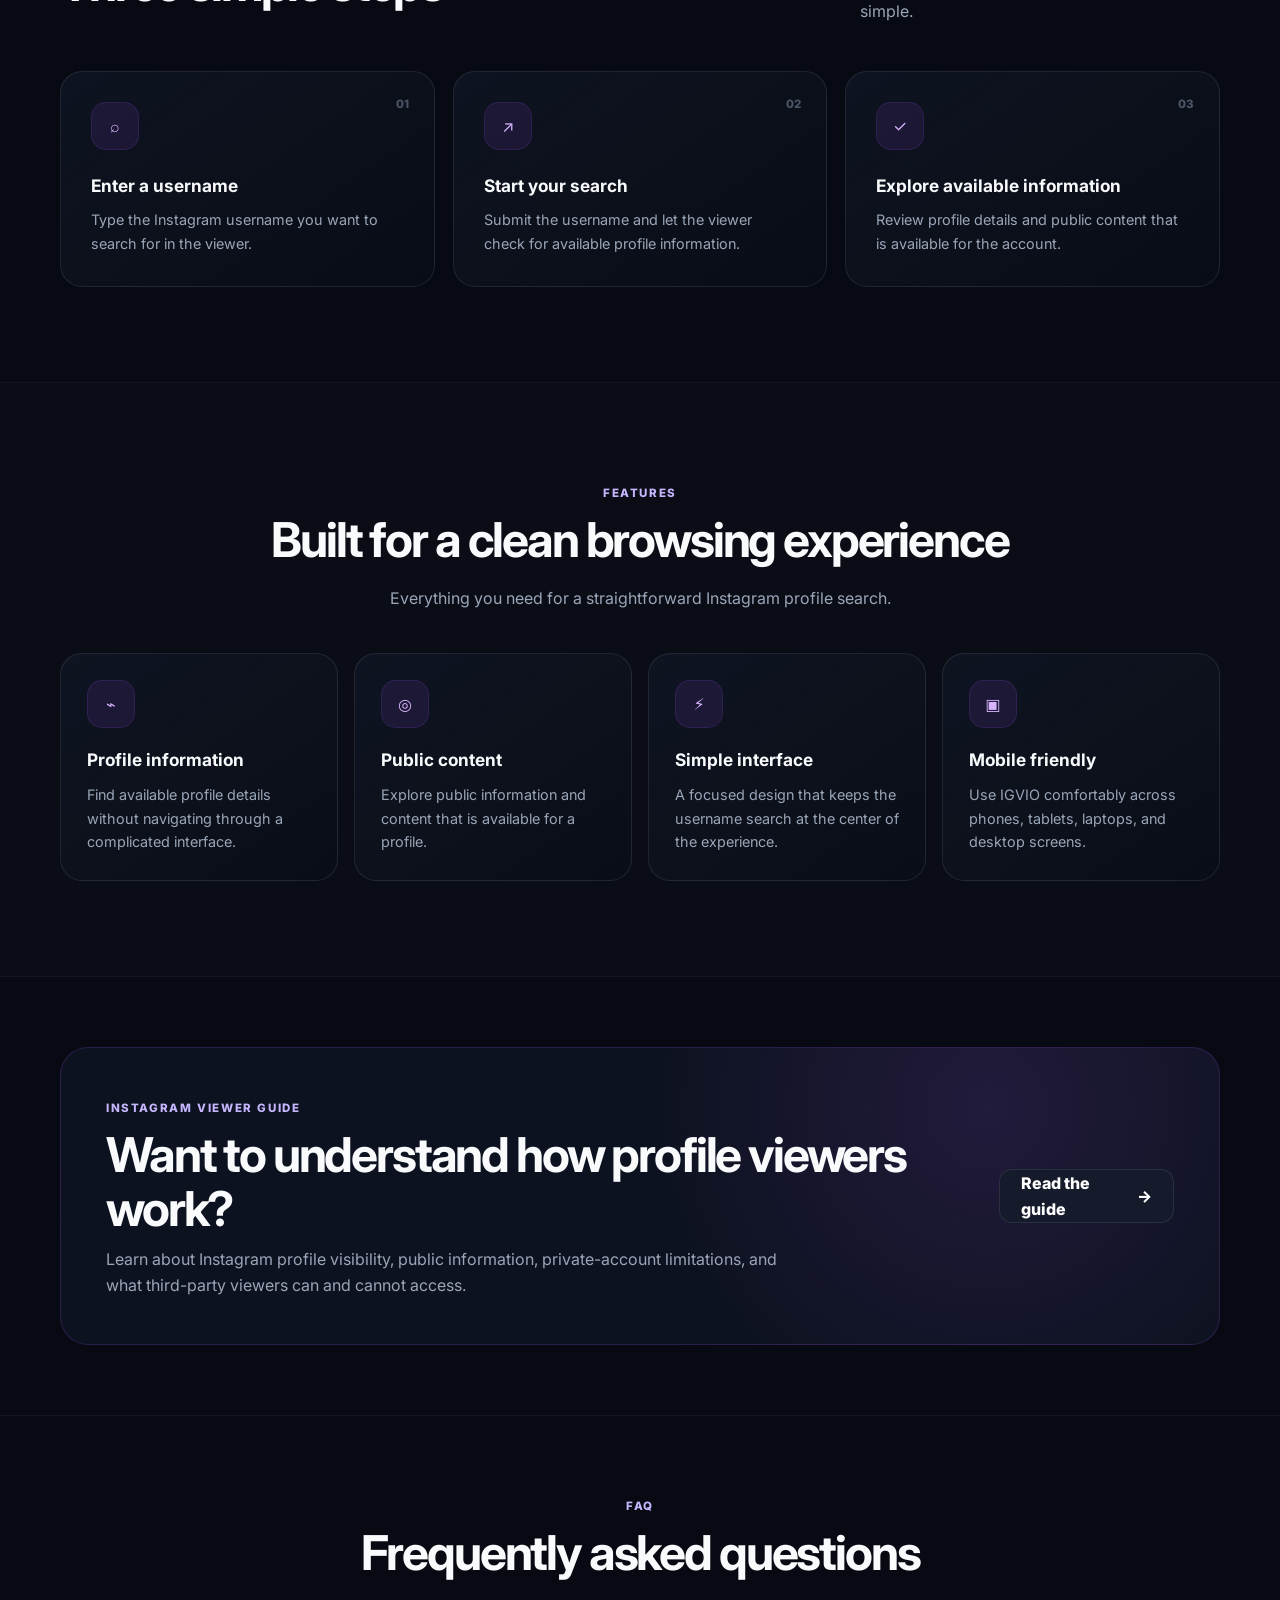
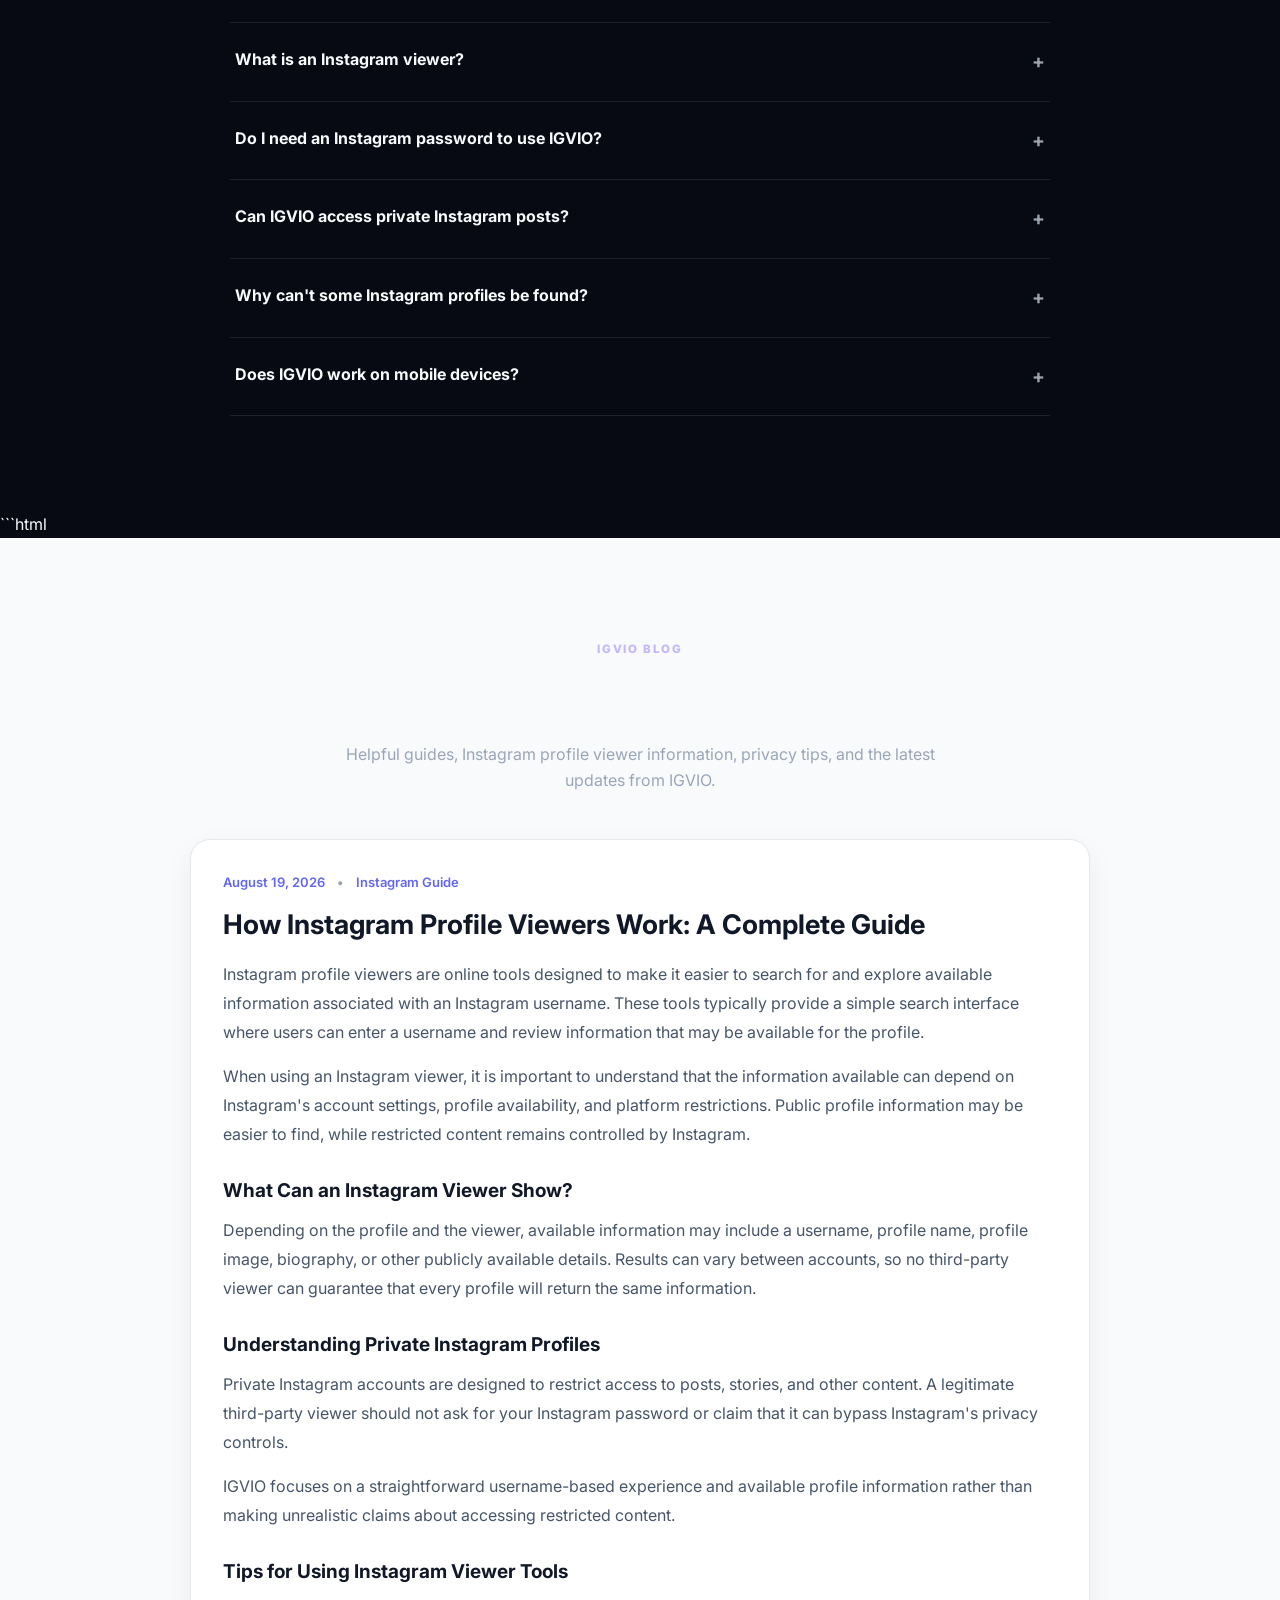
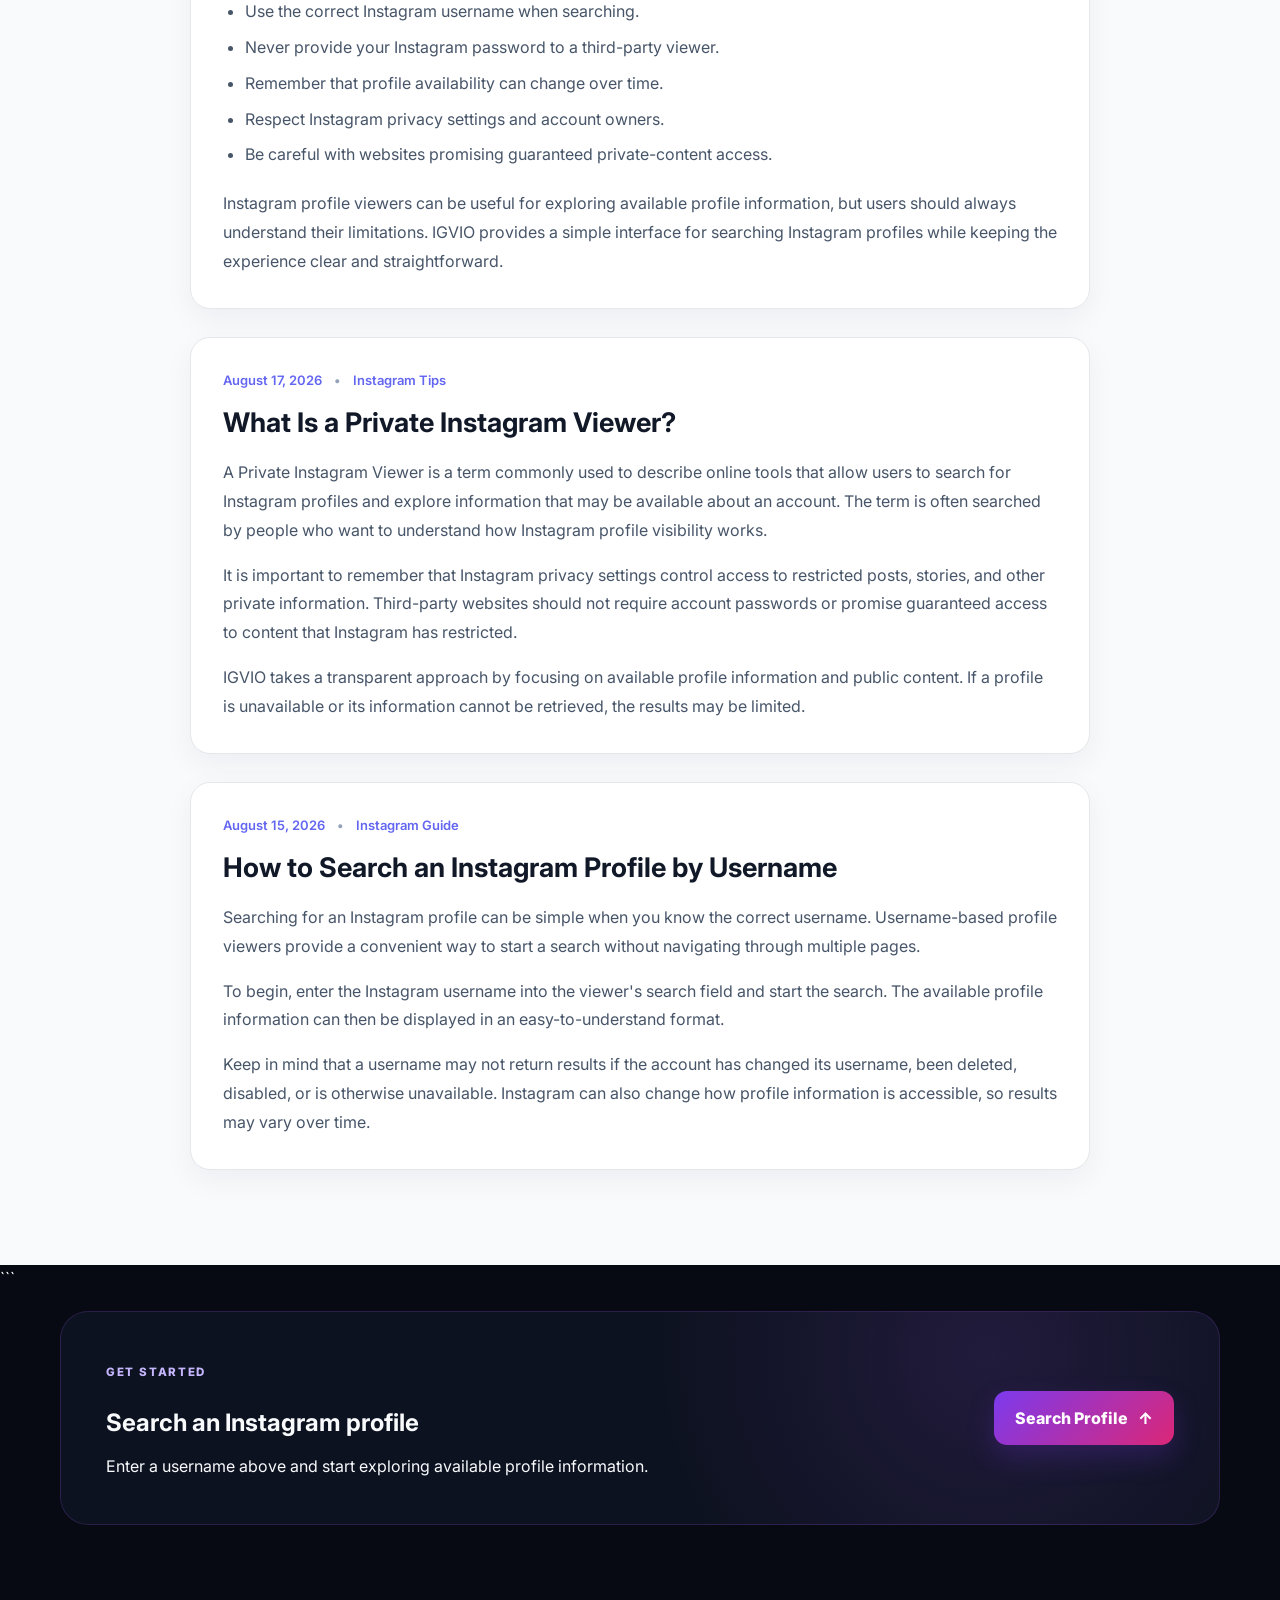
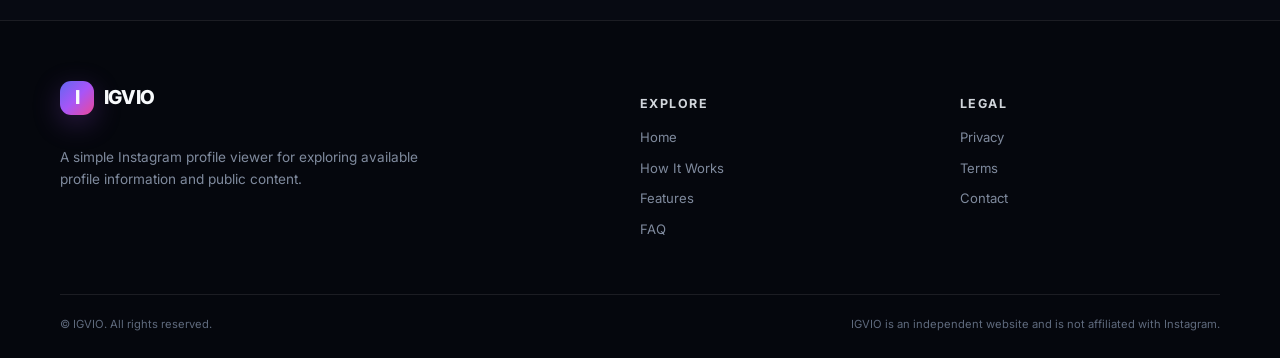
==== commit b97d100e: "Update index.html" ====
--- a/index.html
+++ b/index.html
@@ -56,6 +56,7 @@
         <a href="#how-it-works">How It Works</a>
         <a href="#features">Features</a>
         <a href="#faq">FAQ</a>
+        <a href="#blog">Blog</a>
       </nav>
     </div>
   </header>
--- a/style.css
+++ b/style.css
@@ -198,3 +198,92 @@
 .hero-cta .primary-btn { text-decoration: none; }
 .cta-note { margin: 10px 0 0; color: #737f93; font-size: .76rem; }
 .viewer-hero { min-height: 560px; display: flex; align-items: center; }
+/* =========================
+   BLOG SECTION
+========================= */
+
+.blog-section {
+  background: #f8fafc;
+}
+
+.blog-list {
+  max-width: 900px;
+  margin: 45px auto 0;
+  display: flex;
+  flex-direction: column;
+  gap: 28px;
+}
+
+.blog-post {
+  background: #ffffff;
+  border: 1px solid #e5e7eb;
+  border-radius: 20px;
+  padding: 32px;
+  box-shadow: 0 10px 30px rgba(15, 23, 42, 0.05);
+}
+
+.blog-meta {
+  display: flex;
+  gap: 12px;
+  flex-wrap: wrap;
+  margin-bottom: 14px;
+  font-size: 13px;
+  font-weight: 600;
+  color: #6366f1;
+}
+
+.blog-meta span + span::before {
+  content: "•";
+  margin-right: 12px;
+  color: #94a3b8;
+}
+
+.blog-post h3 {
+  margin: 0 0 18px;
+  font-size: 27px;
+  line-height: 1.3;
+  color: #111827;
+}
+
+.blog-post h4 {
+  margin: 26px 0 10px;
+  font-size: 19px;
+  color: #111827;
+}
+
+.blog-post p {
+  margin: 0 0 16px;
+  color: #475569;
+  line-height: 1.8;
+  font-size: 16px;
+}
+
+.blog-post p:last-child {
+  margin-bottom: 0;
+}
+
+.blog-post ul {
+  margin: 10px 0 20px;
+  padding-left: 22px;
+  color: #475569;
+  line-height: 1.8;
+}
+
+.blog-post li {
+  margin-bottom: 7px;
+}
+
+@media (max-width: 700px) {
+  .blog-post {
+    padding: 24px 20px;
+    border-radius: 16px;
+  }
+
+  .blog-post h3 {
+    font-size: 23px;
+  }
+
+  .blog-post p {
+    font-size: 15px;
+  }
+}
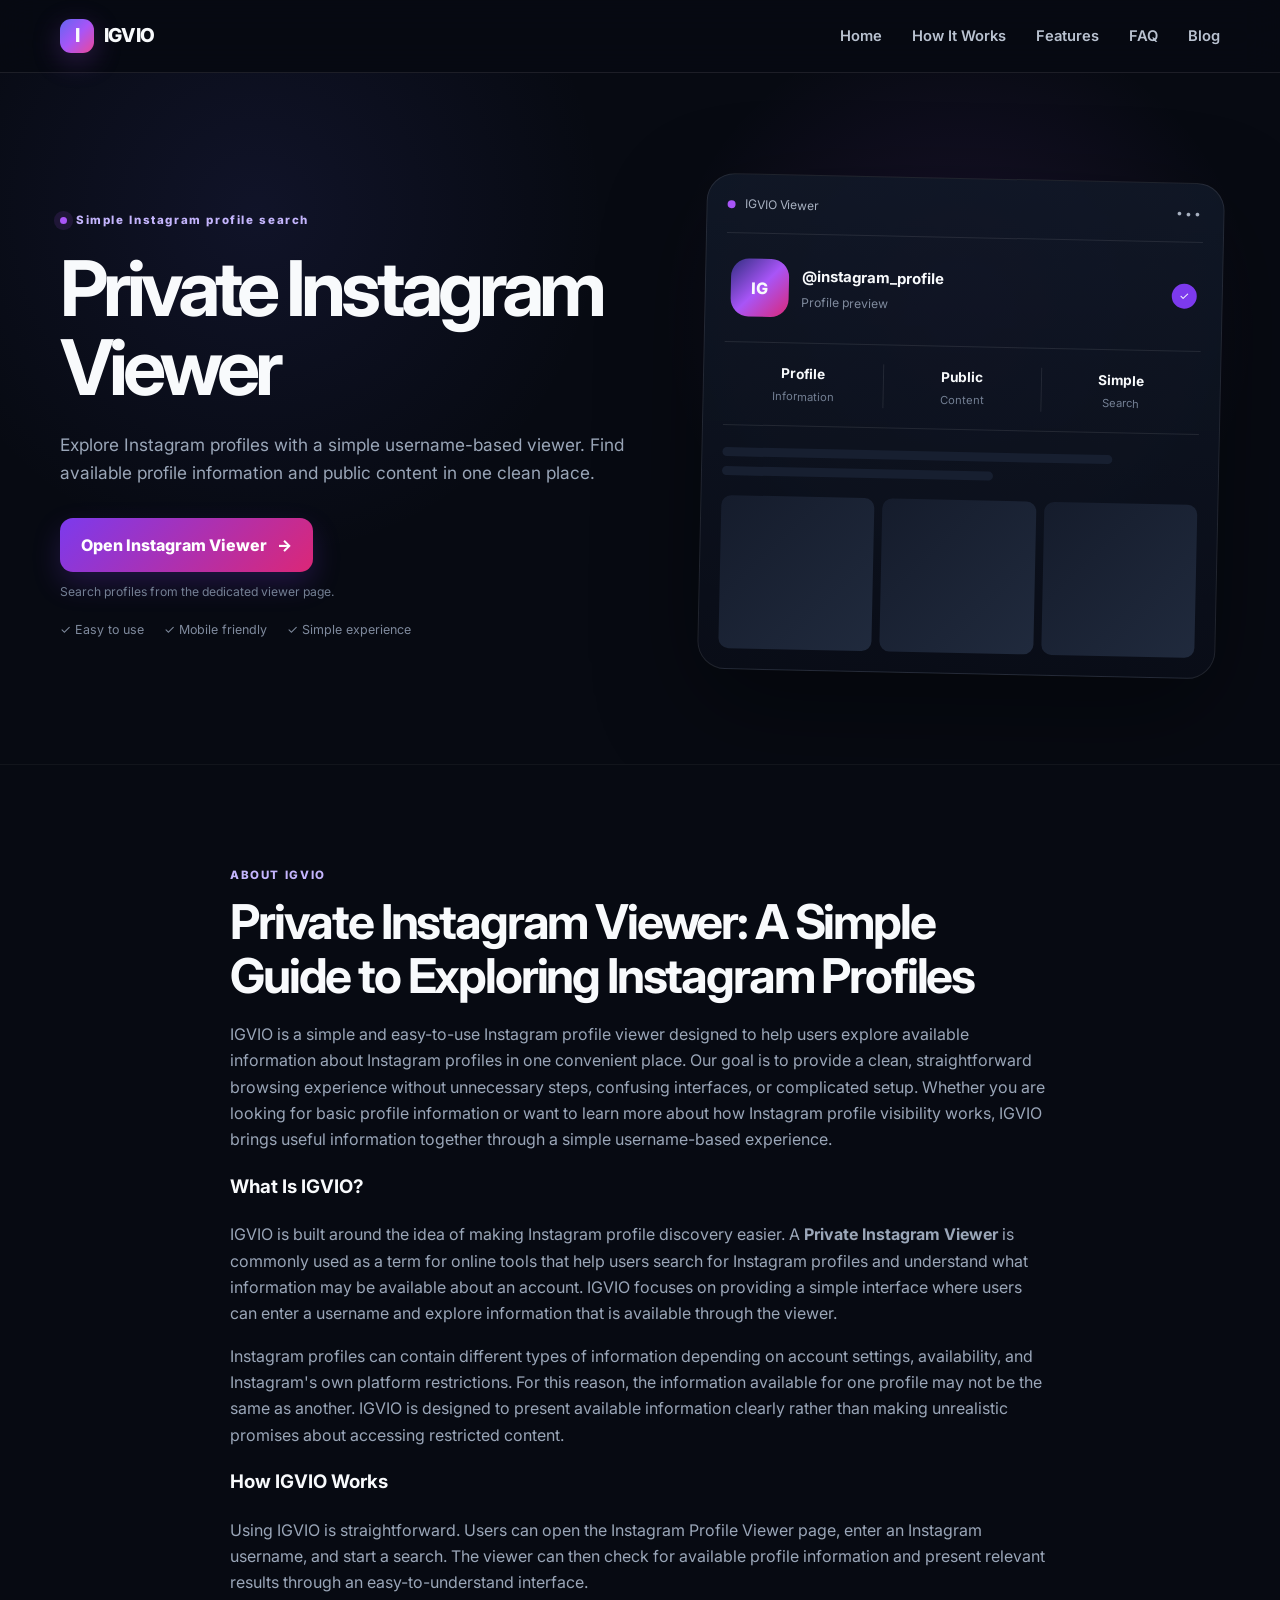
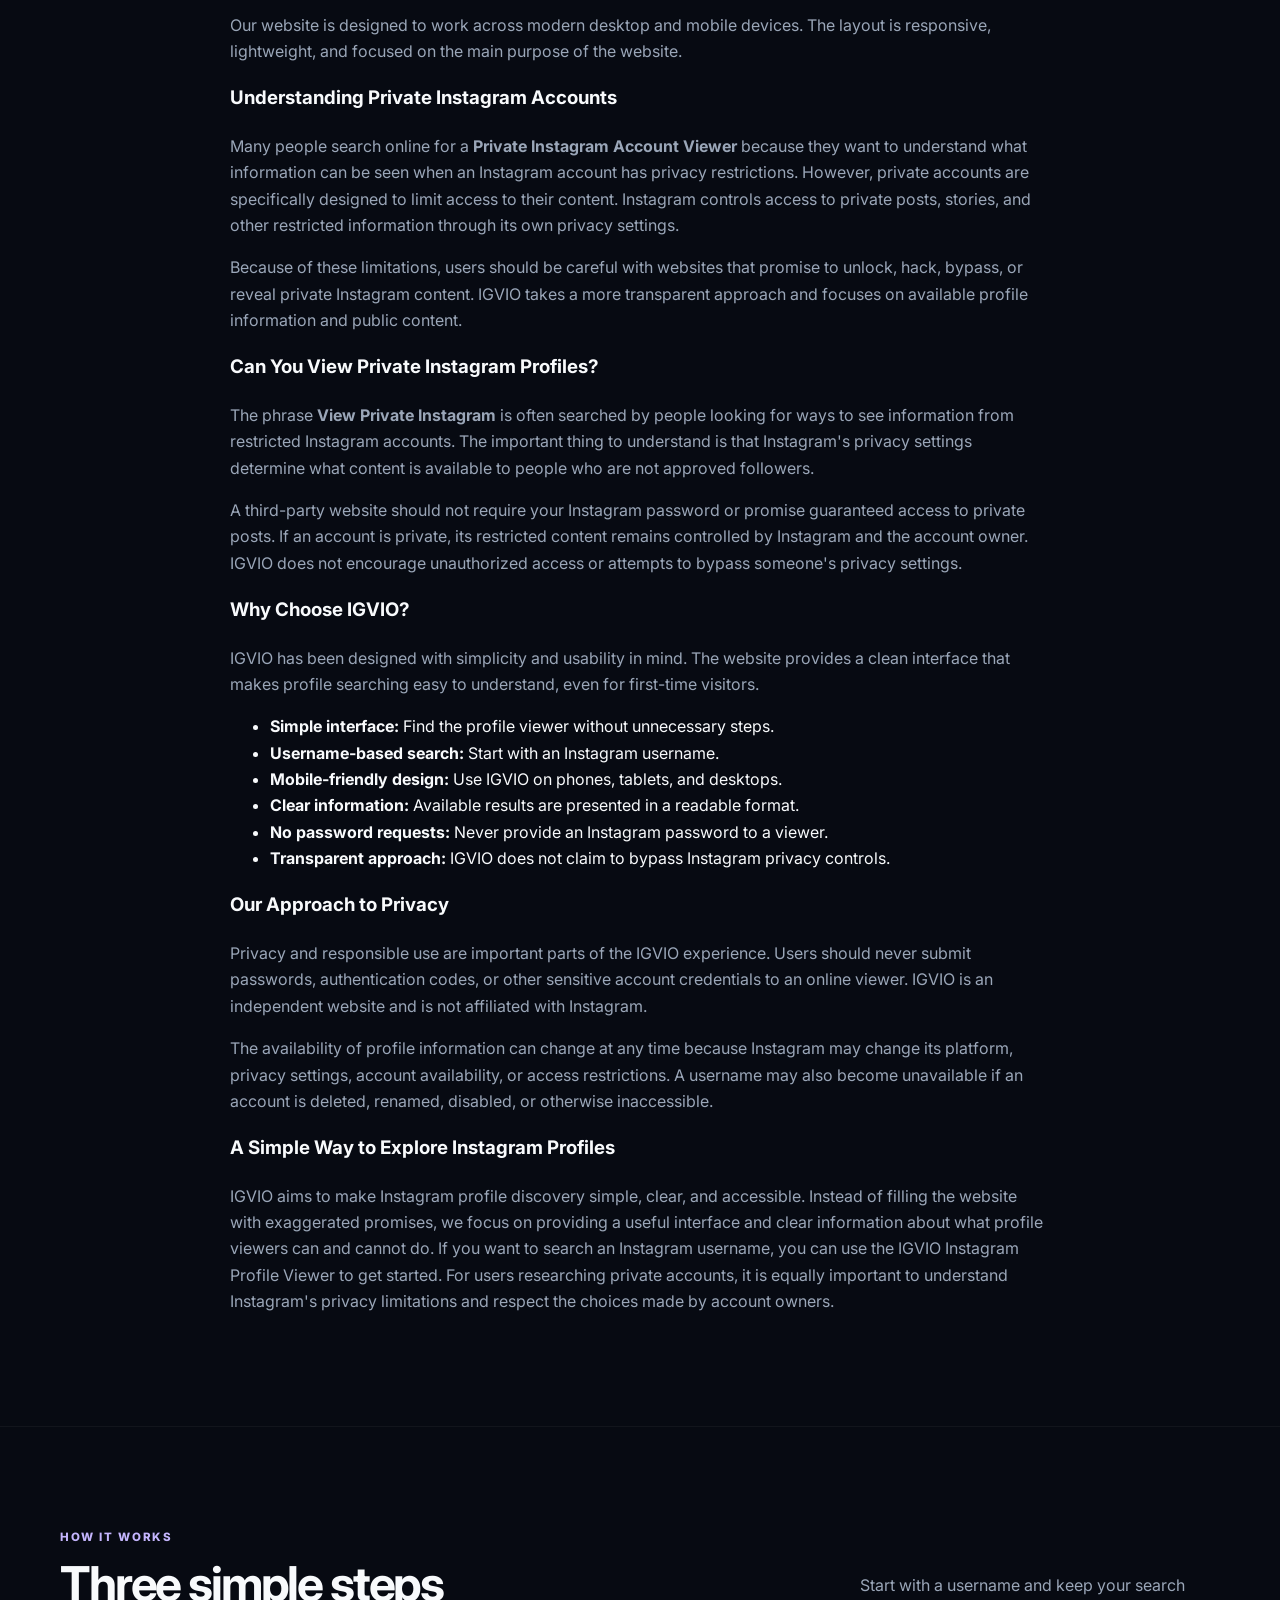
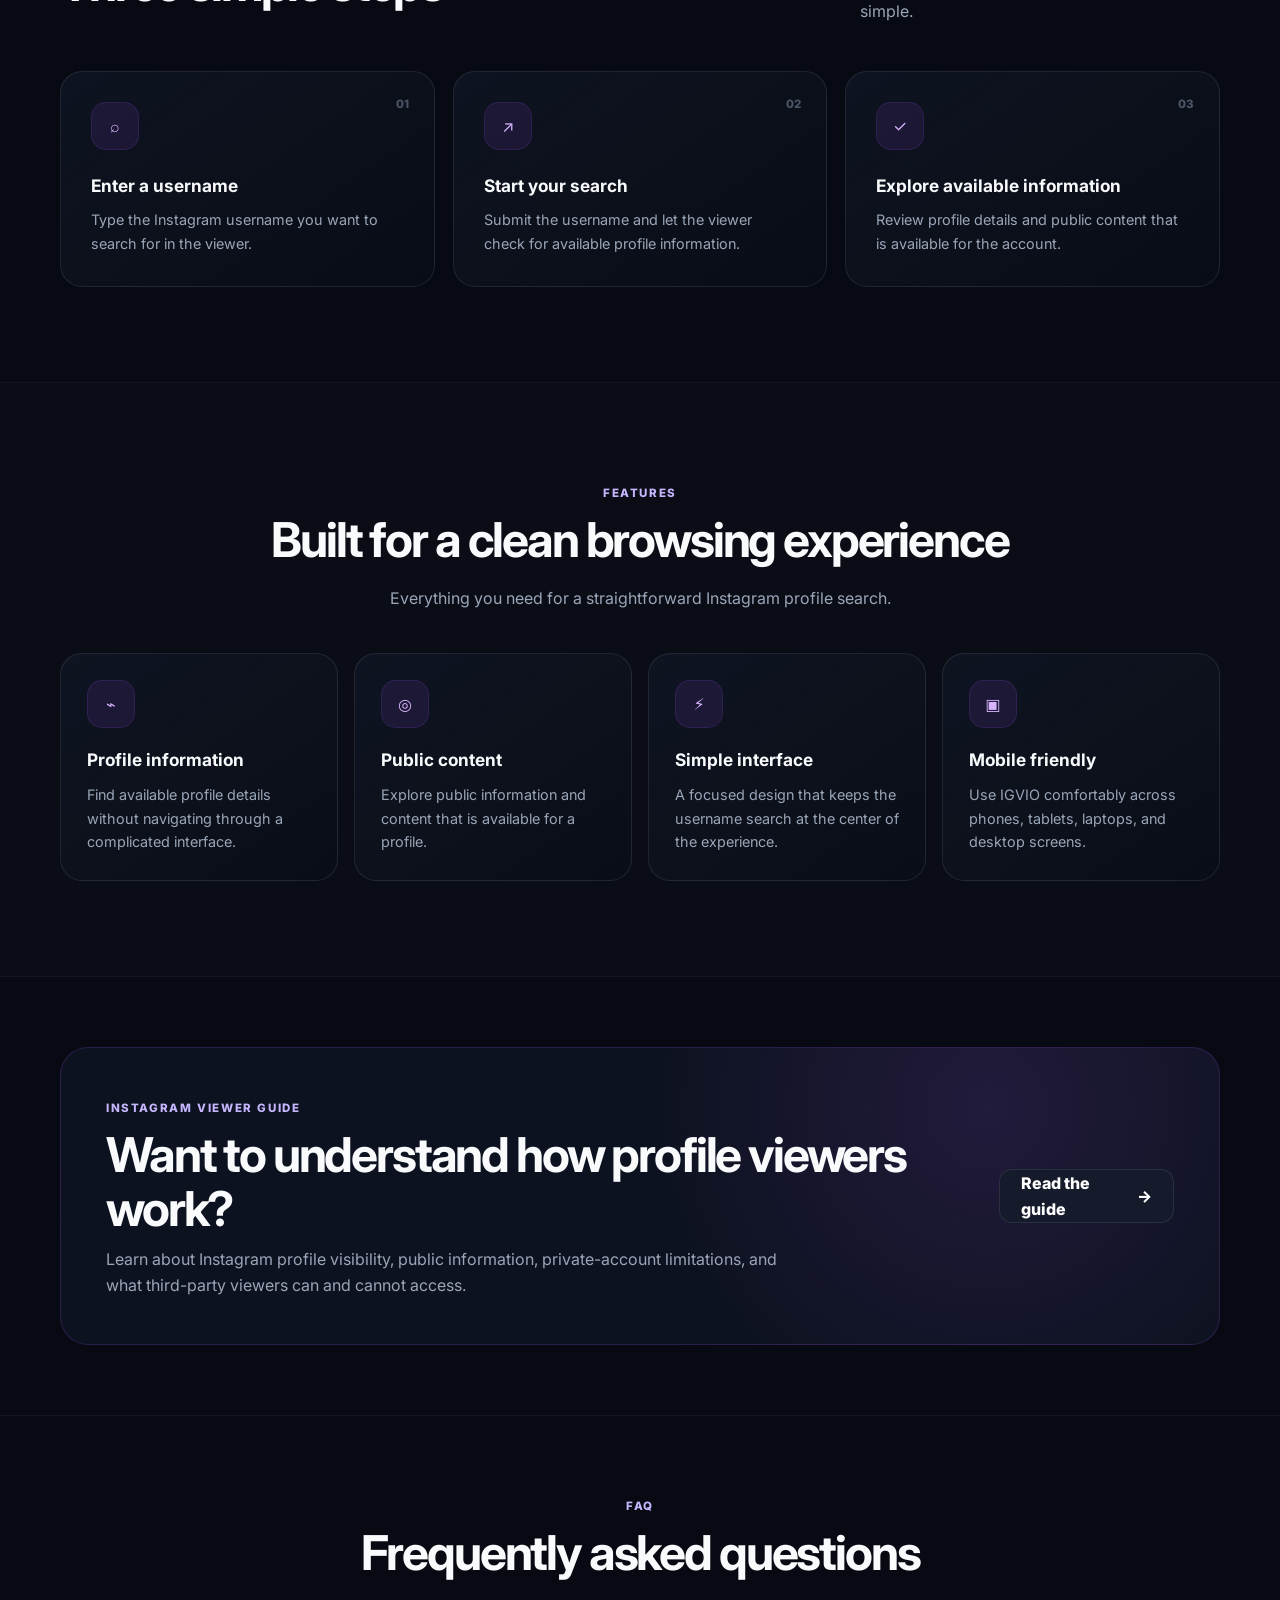
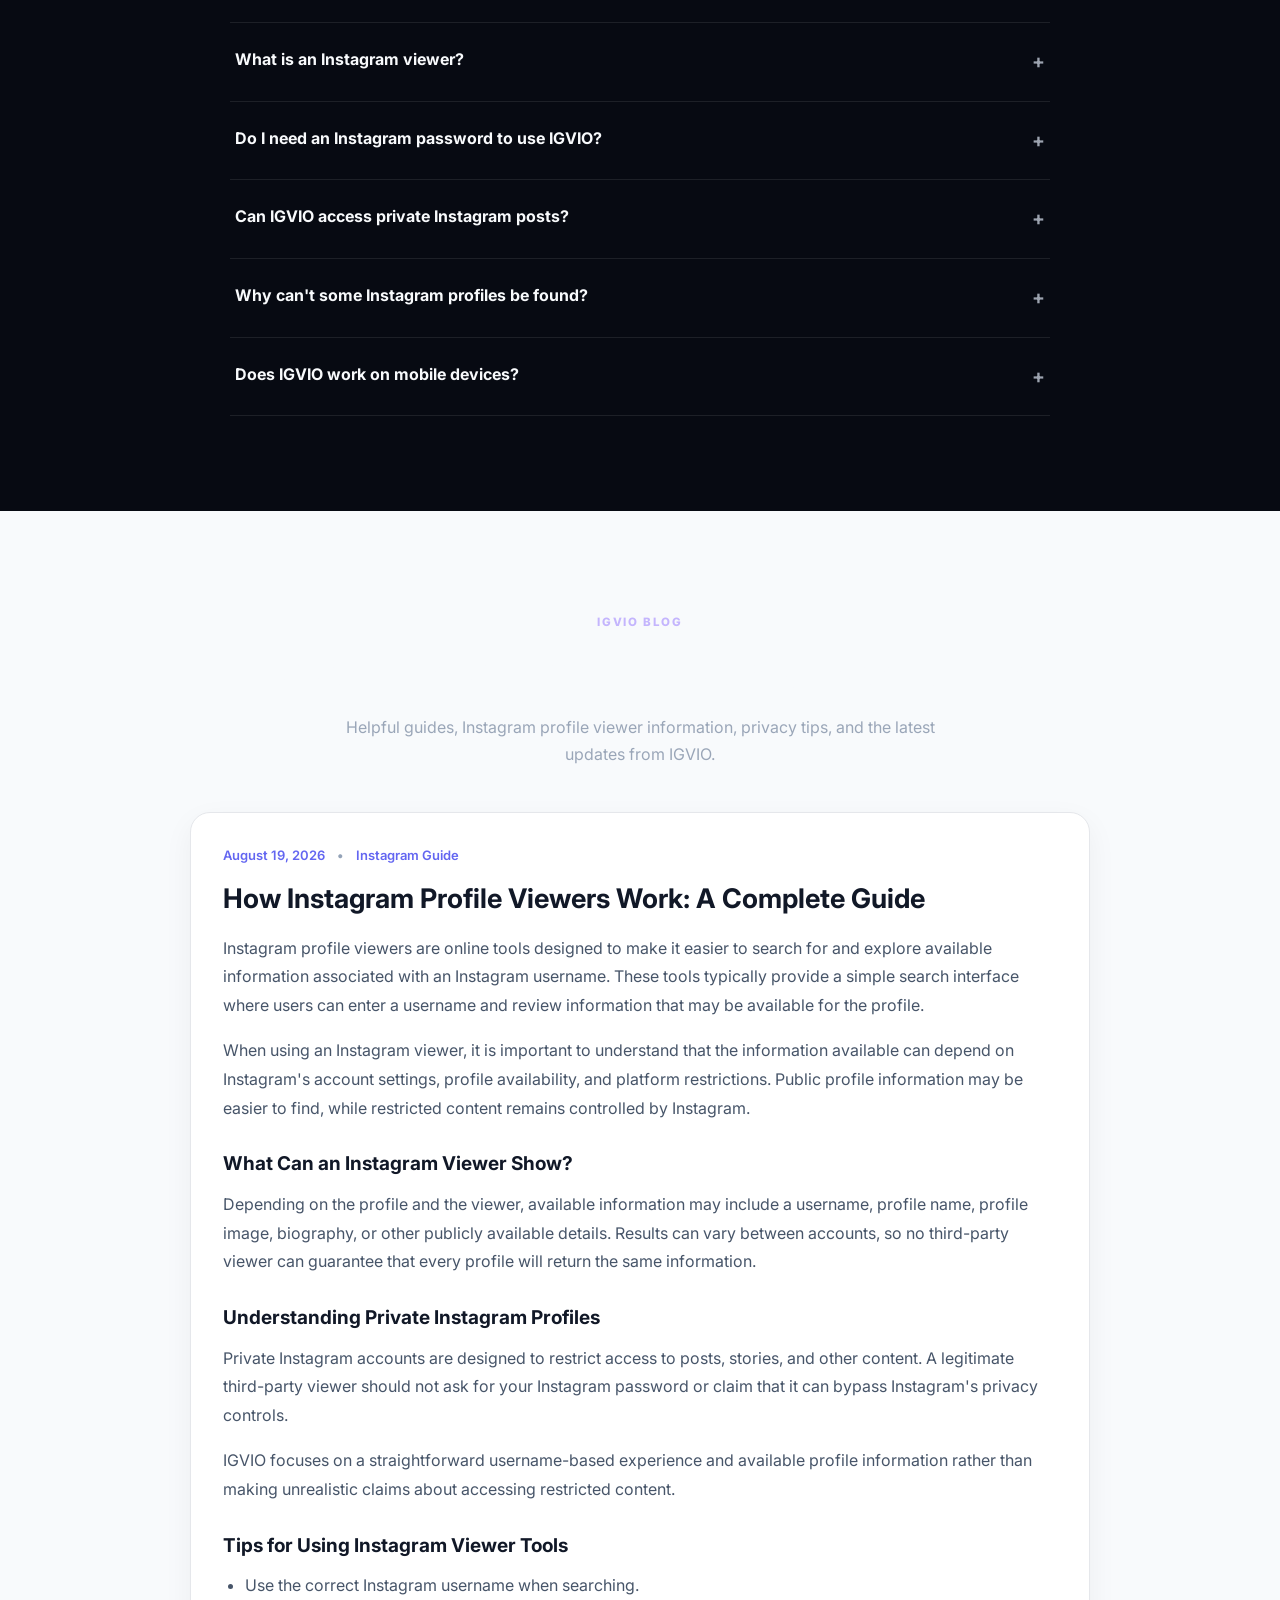
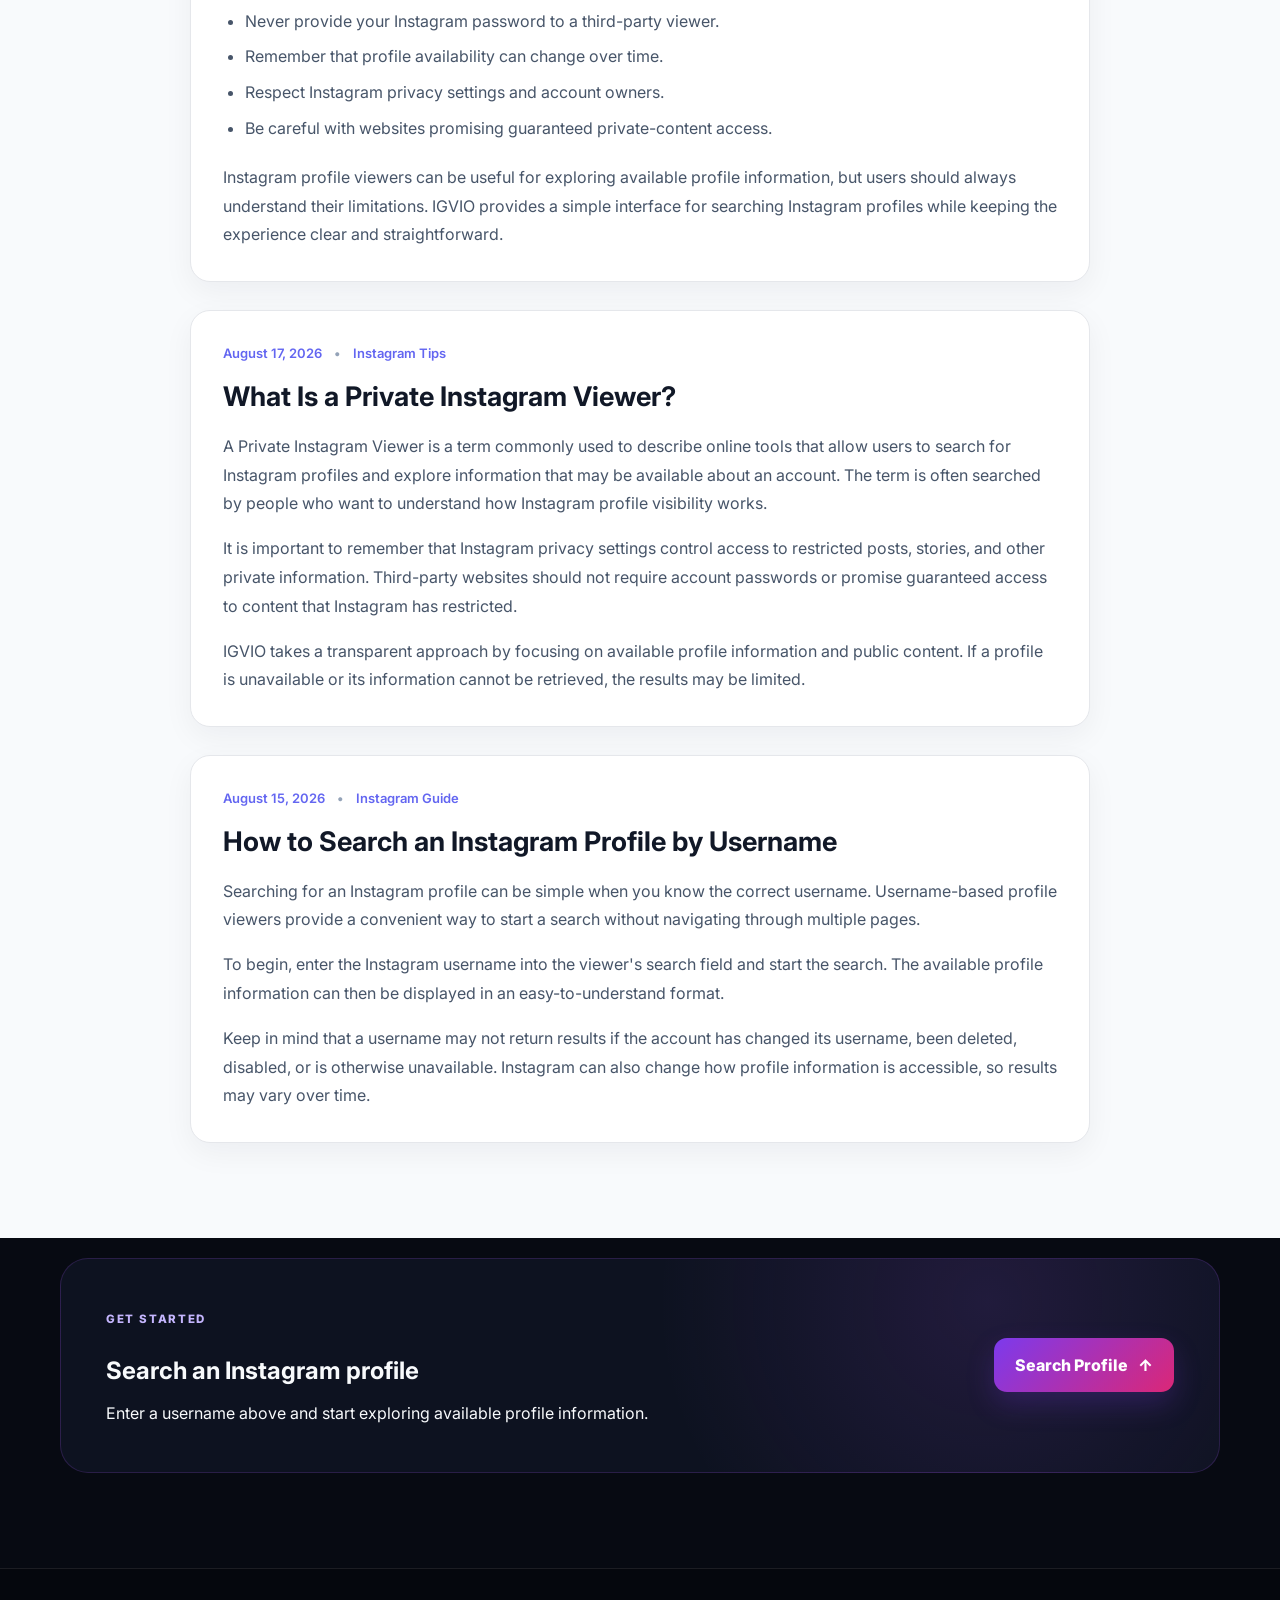
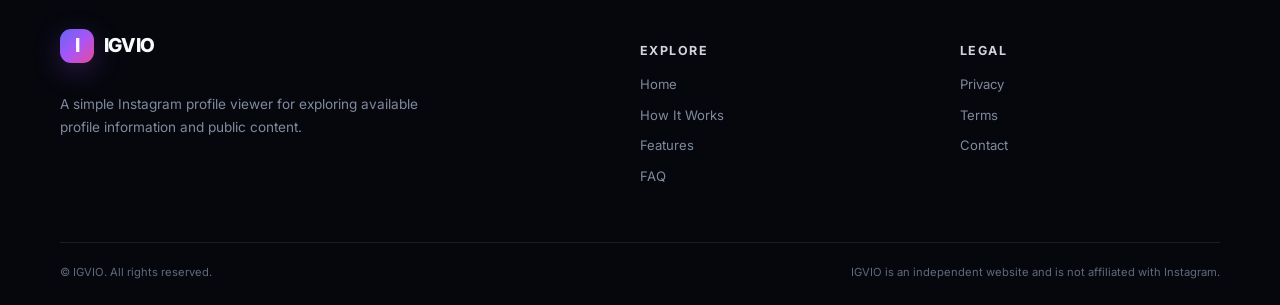
==== commit cb9862b6: "Update index.html" ====
--- a/index.html
+++ b/index.html
@@ -357,7 +357,6 @@
         </div>
       </div>
     </section>
-    ```html
 <!-- BLOG SECTION -->
 <section class="section blog-section" id="blog">
   <div class="container">
@@ -508,8 +507,6 @@
   </div>
 </section>
 <!-- END BLOG SECTION -->
-```
-
 
     <section class="cta-section">
       <div class="container cta-box">
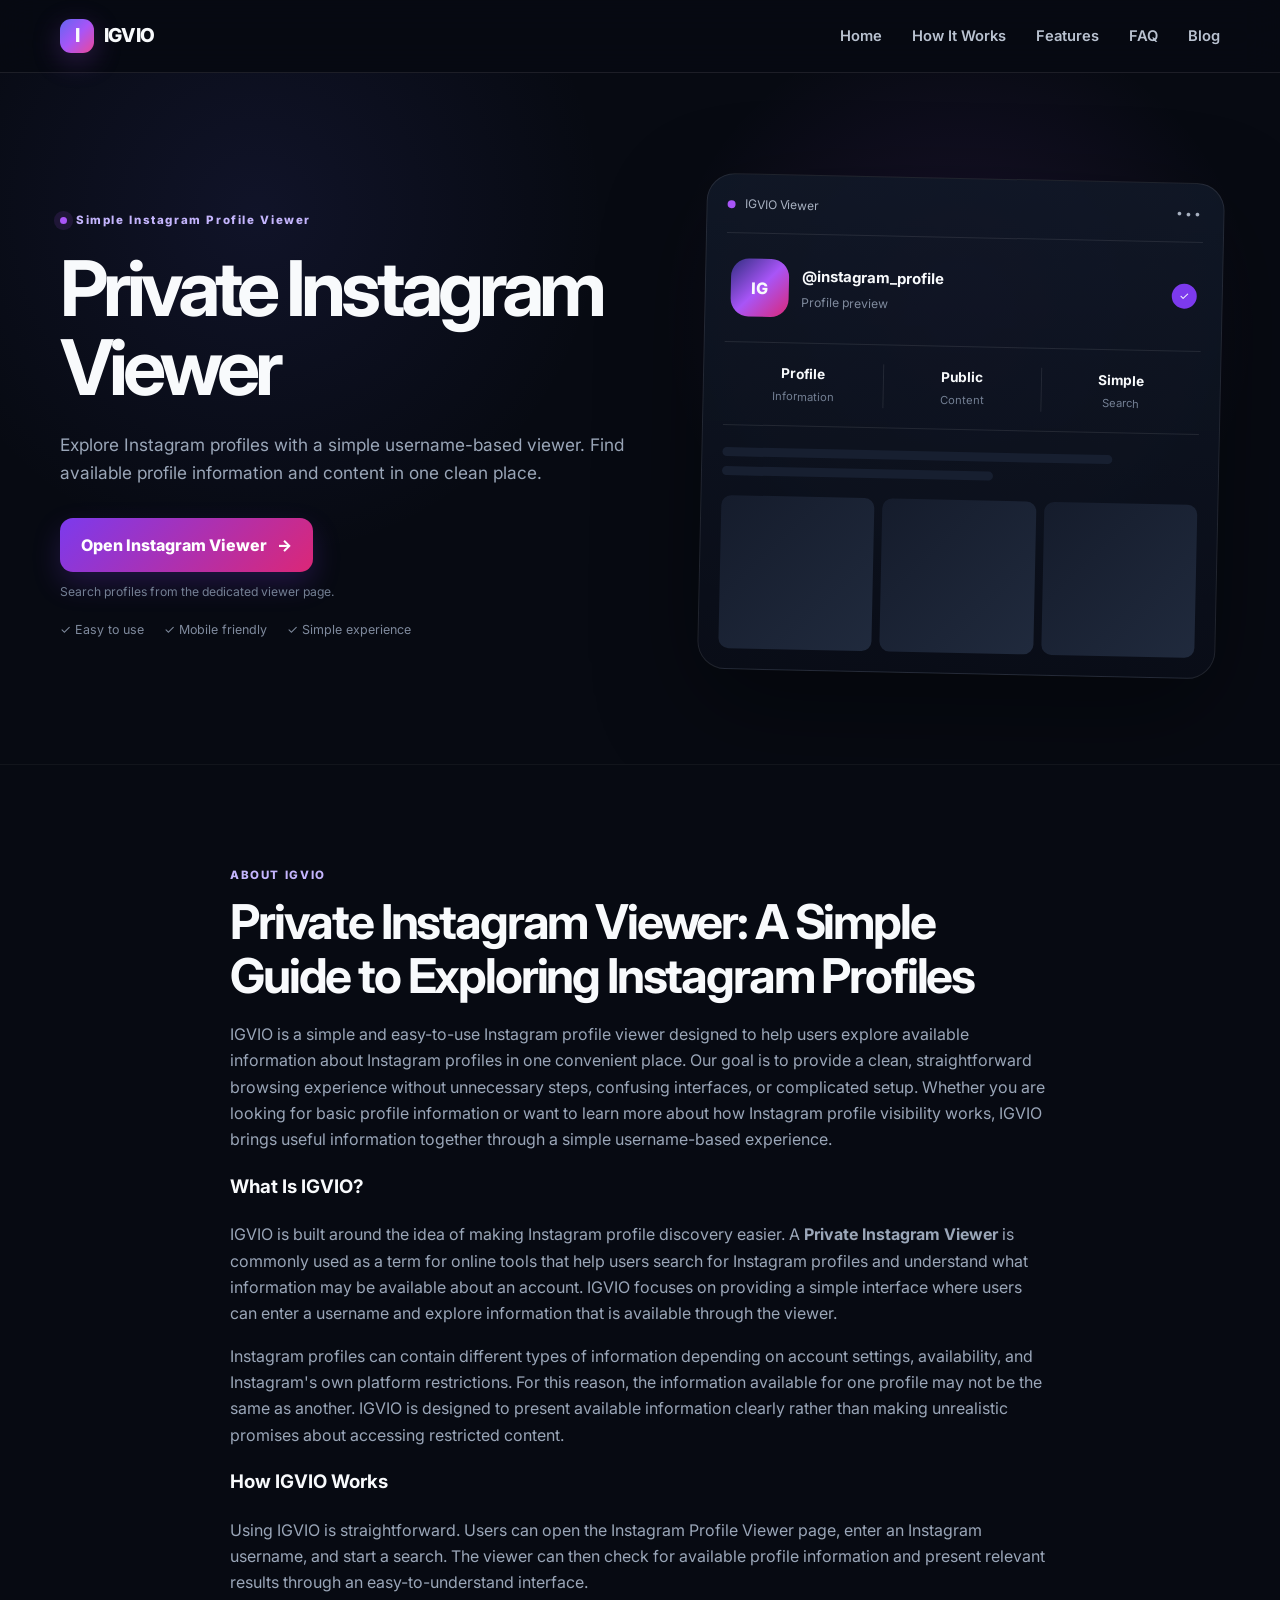
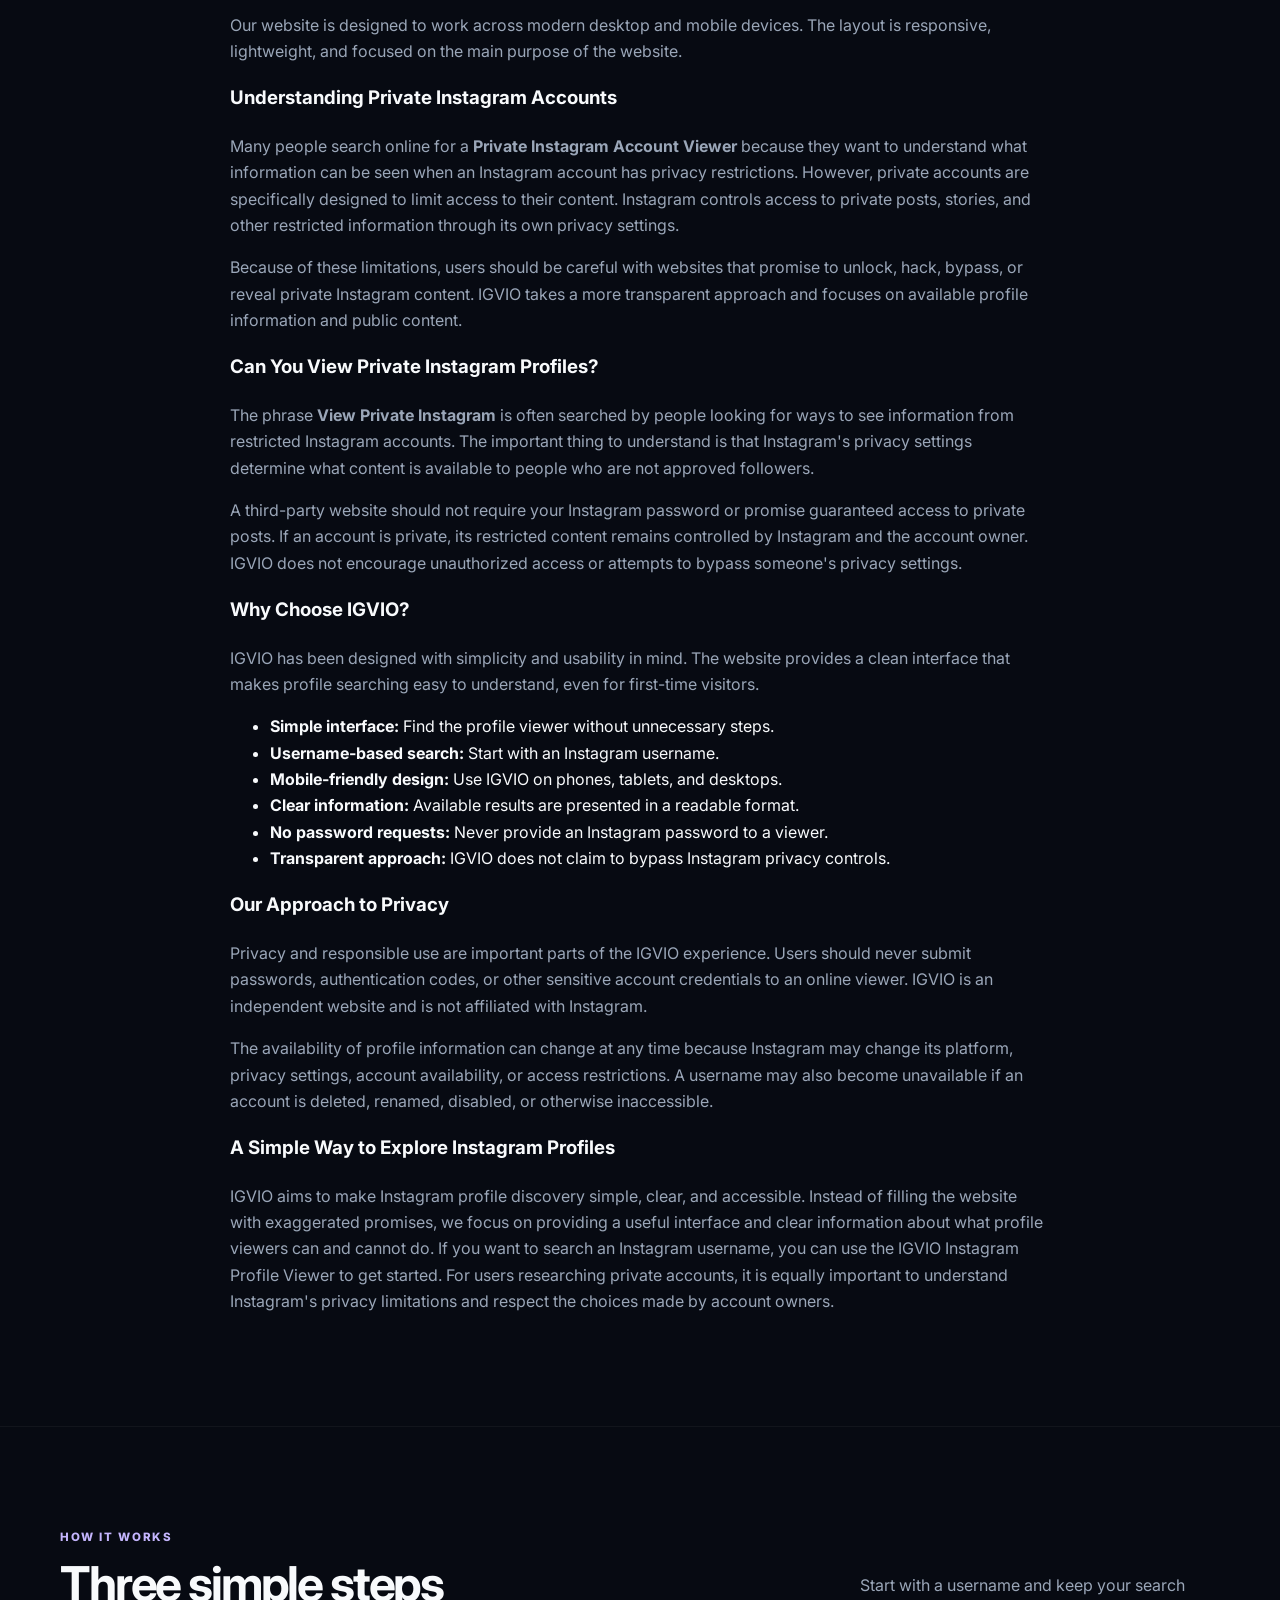
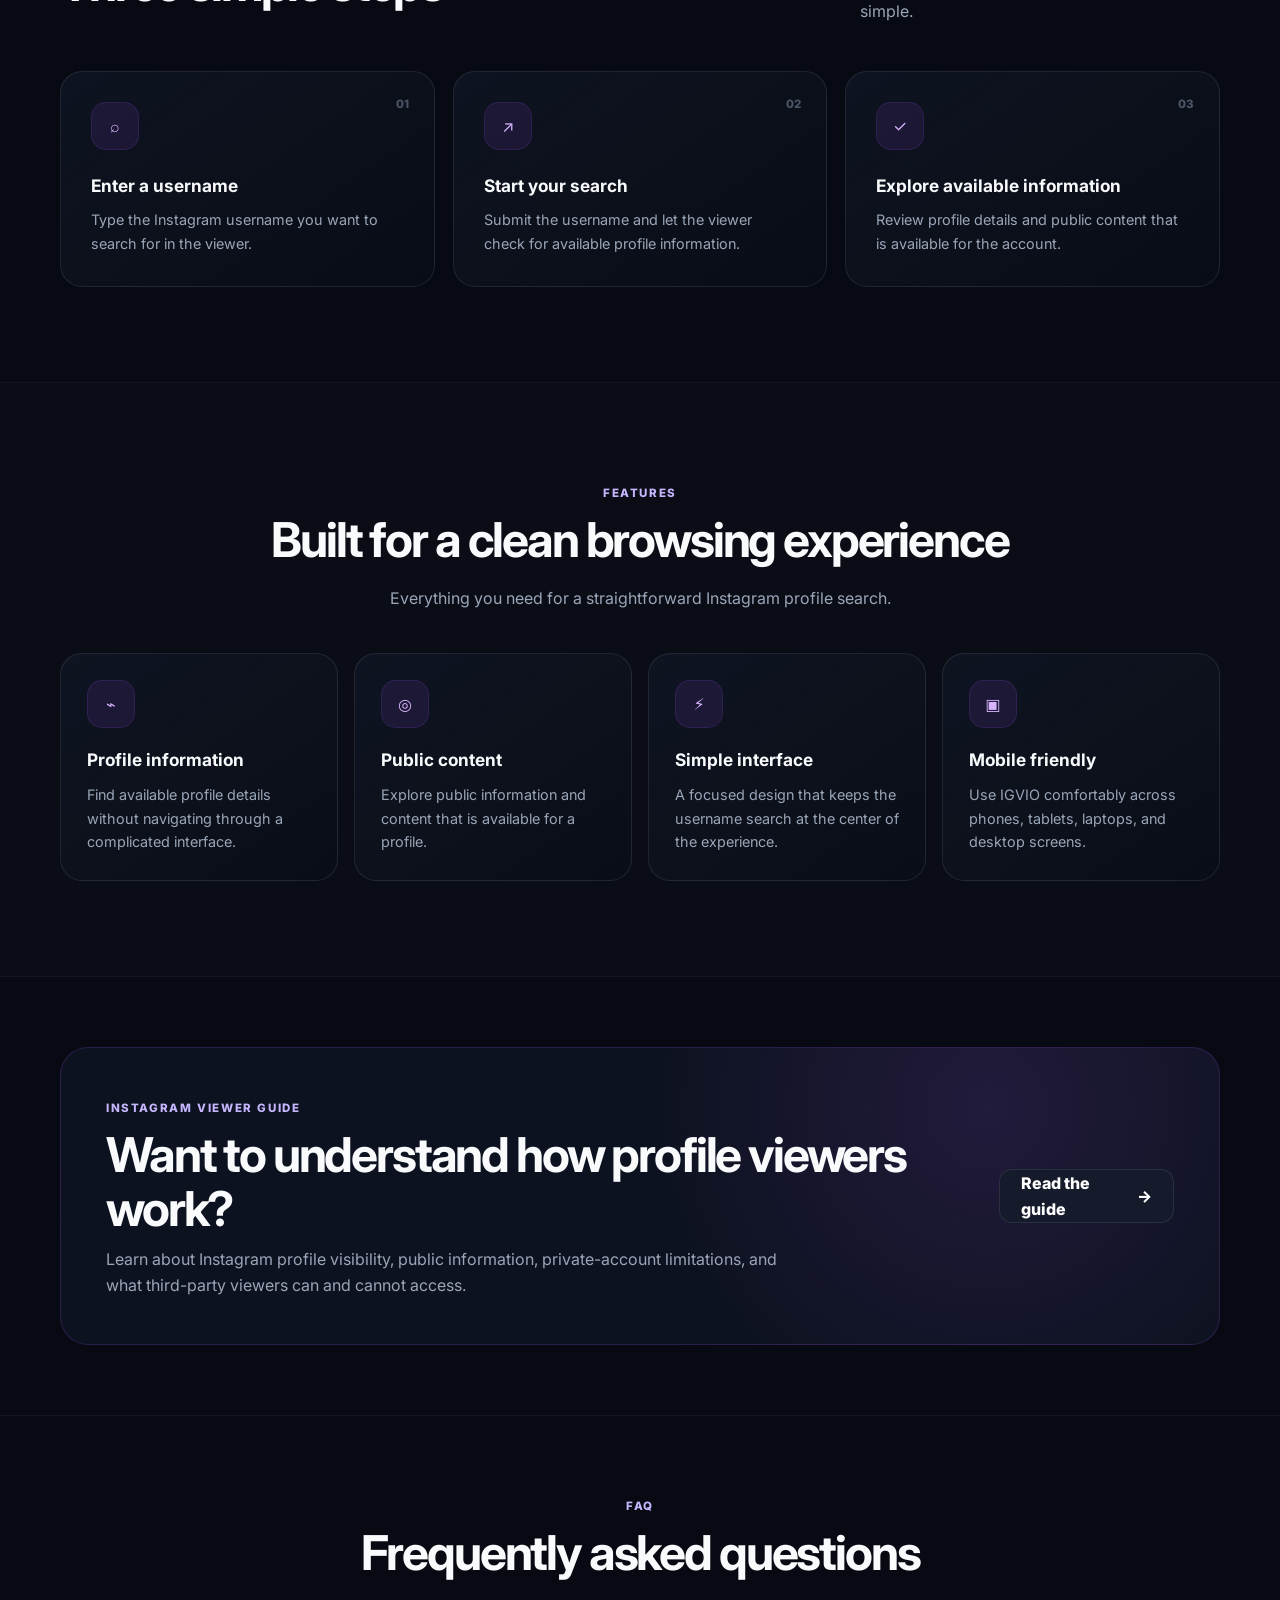
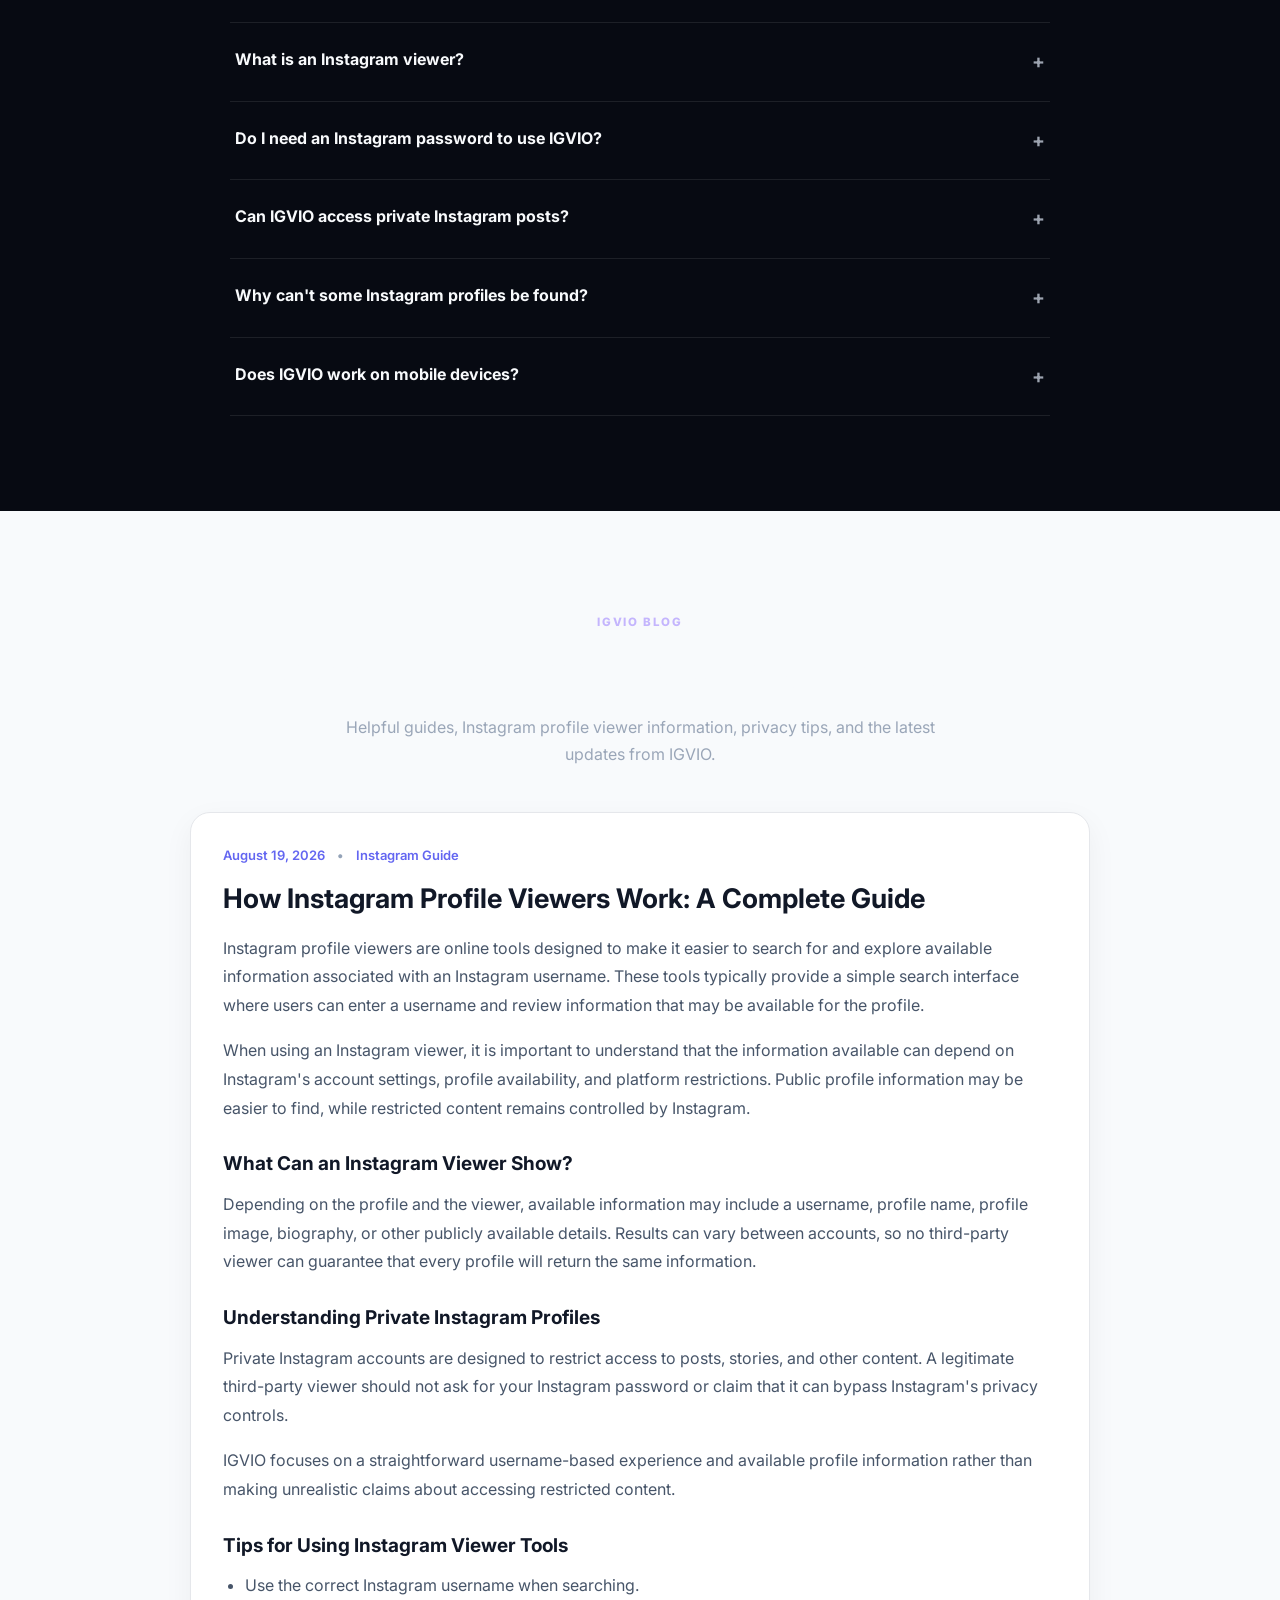
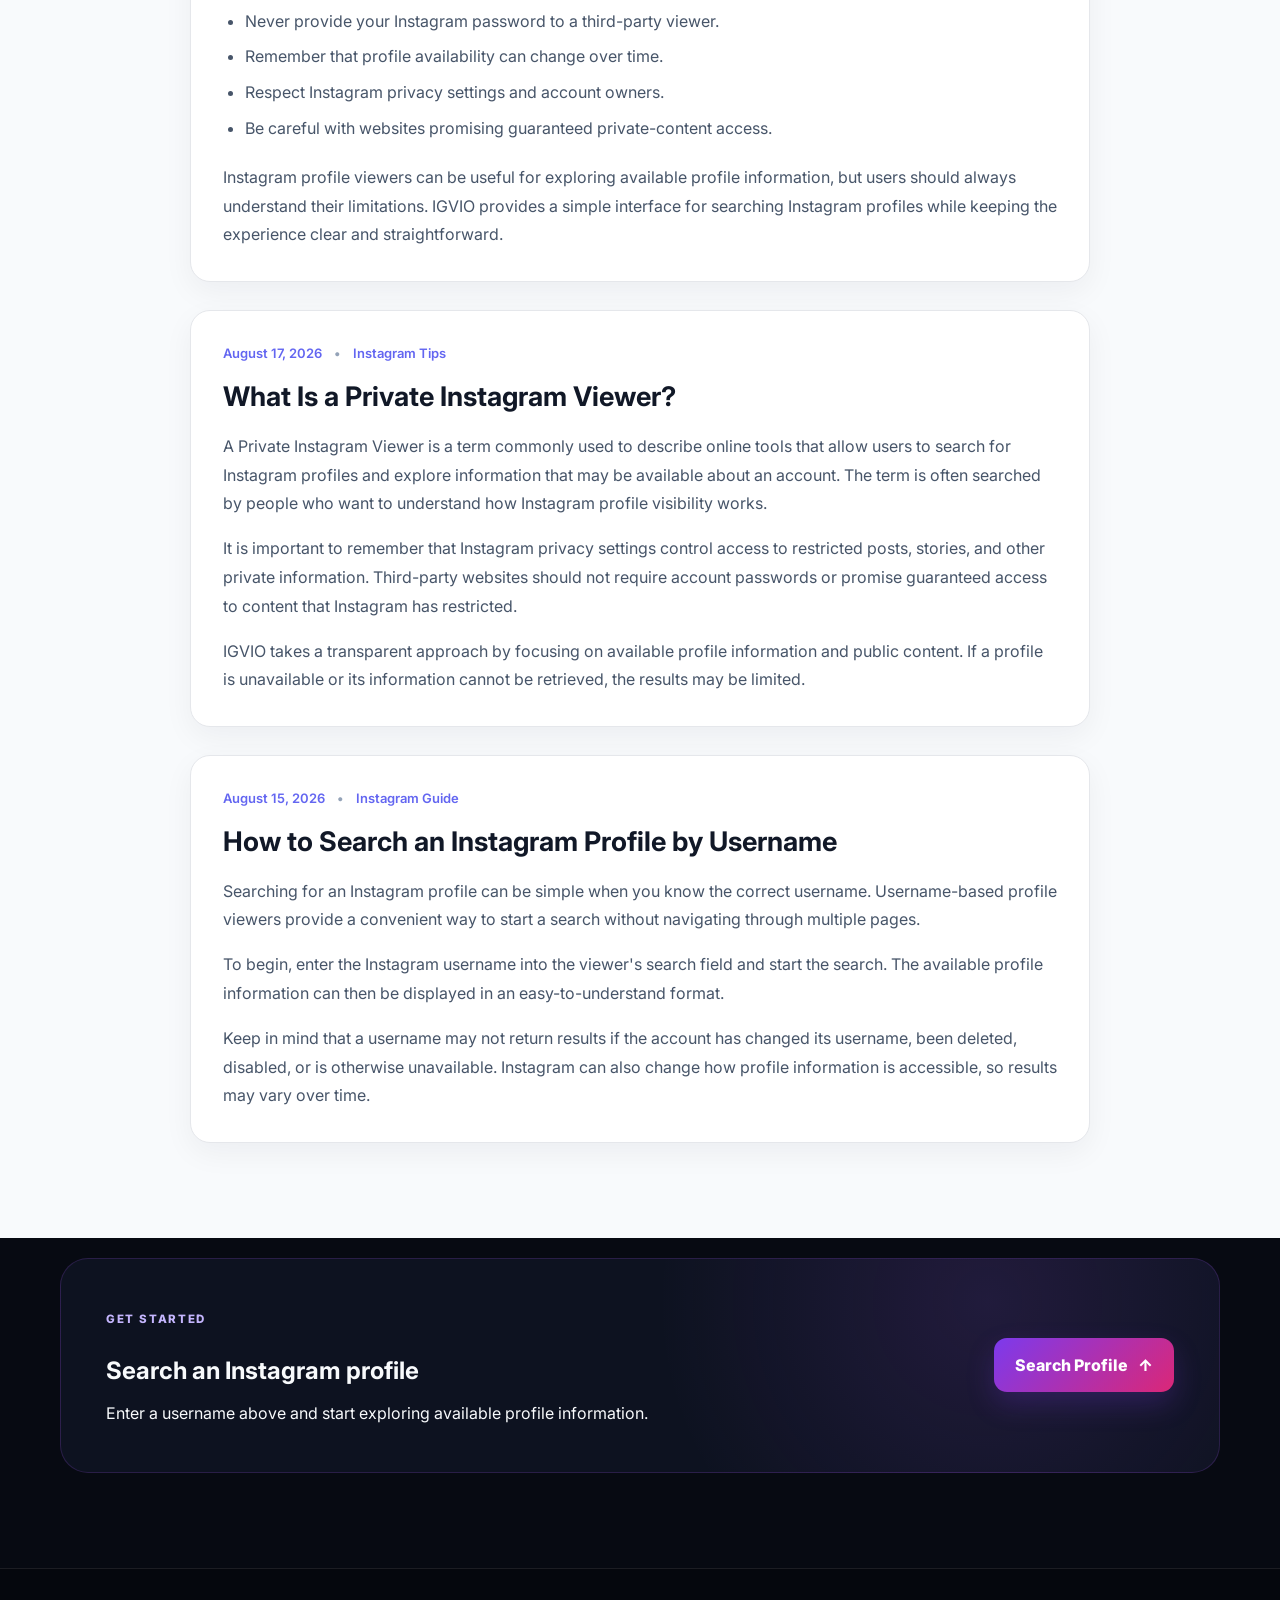
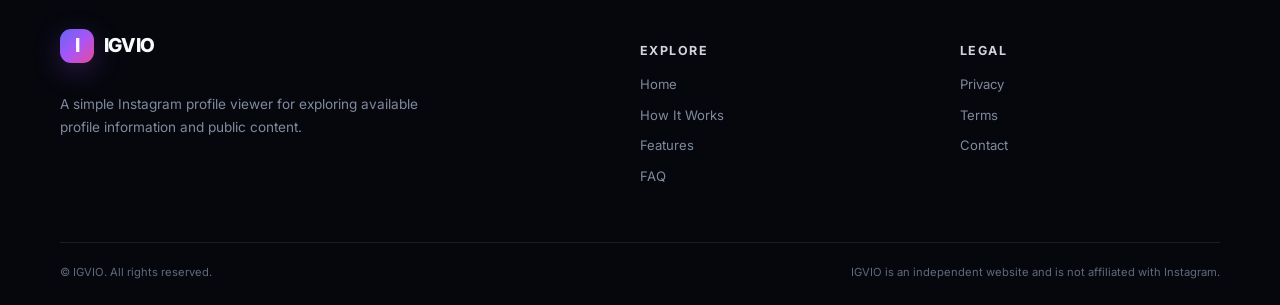
==== commit cdb3346c: "Update index.html" ====
--- a/index.html
+++ b/index.html
@@ -68,11 +68,11 @@
 
       <div class="container hero-grid">
         <div class="hero-copy">
-          <div class="eyebrow"><span class="pulse"></span> Simple Instagram profile search</div>
+          <div class="eyebrow"><span class="pulse"></span> Simple Instagram Profile Viewer</div>
           <h1>Private Instagram Viewer</h1>
           <p class="hero-text">
             Explore Instagram profiles with a simple username-based viewer.
-            Find available profile information and public content in one clean place.
+            Find available profile information and content in one clean place.
           </p>
 
           <div class="hero-cta">
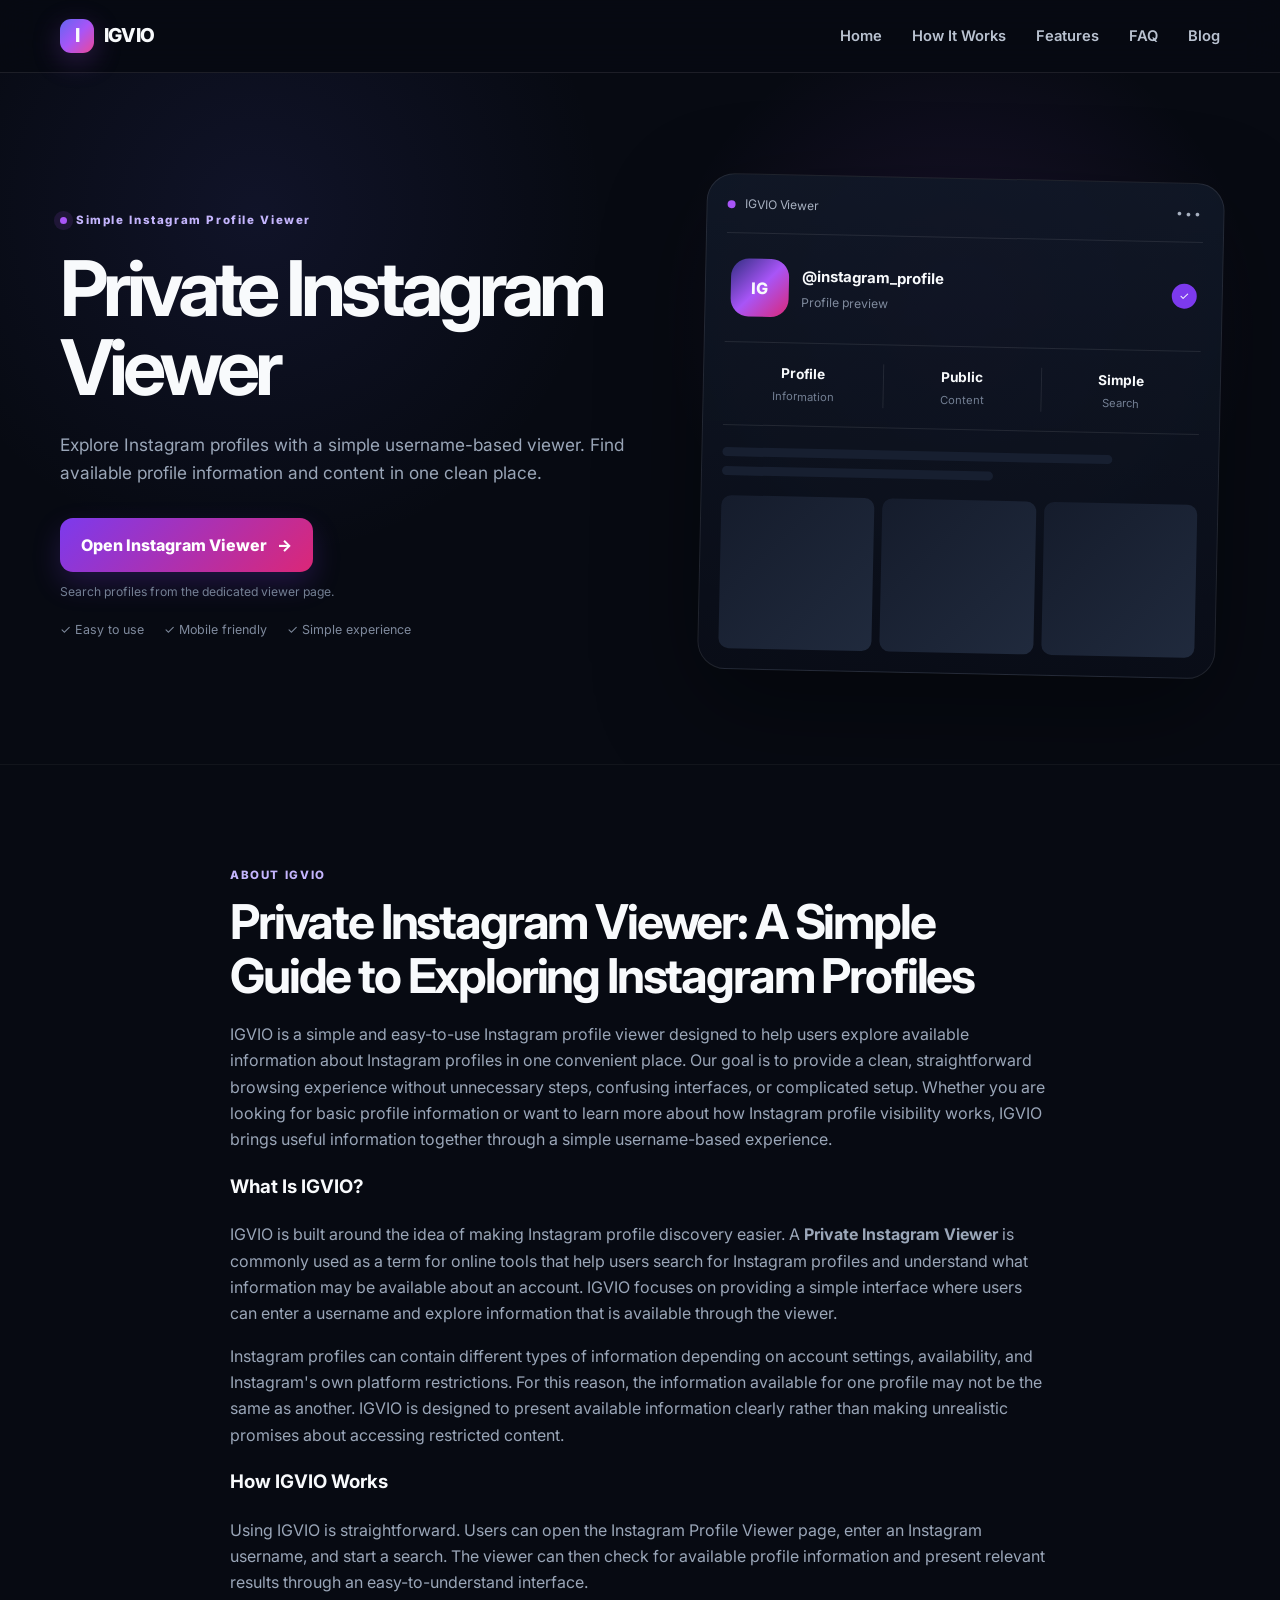
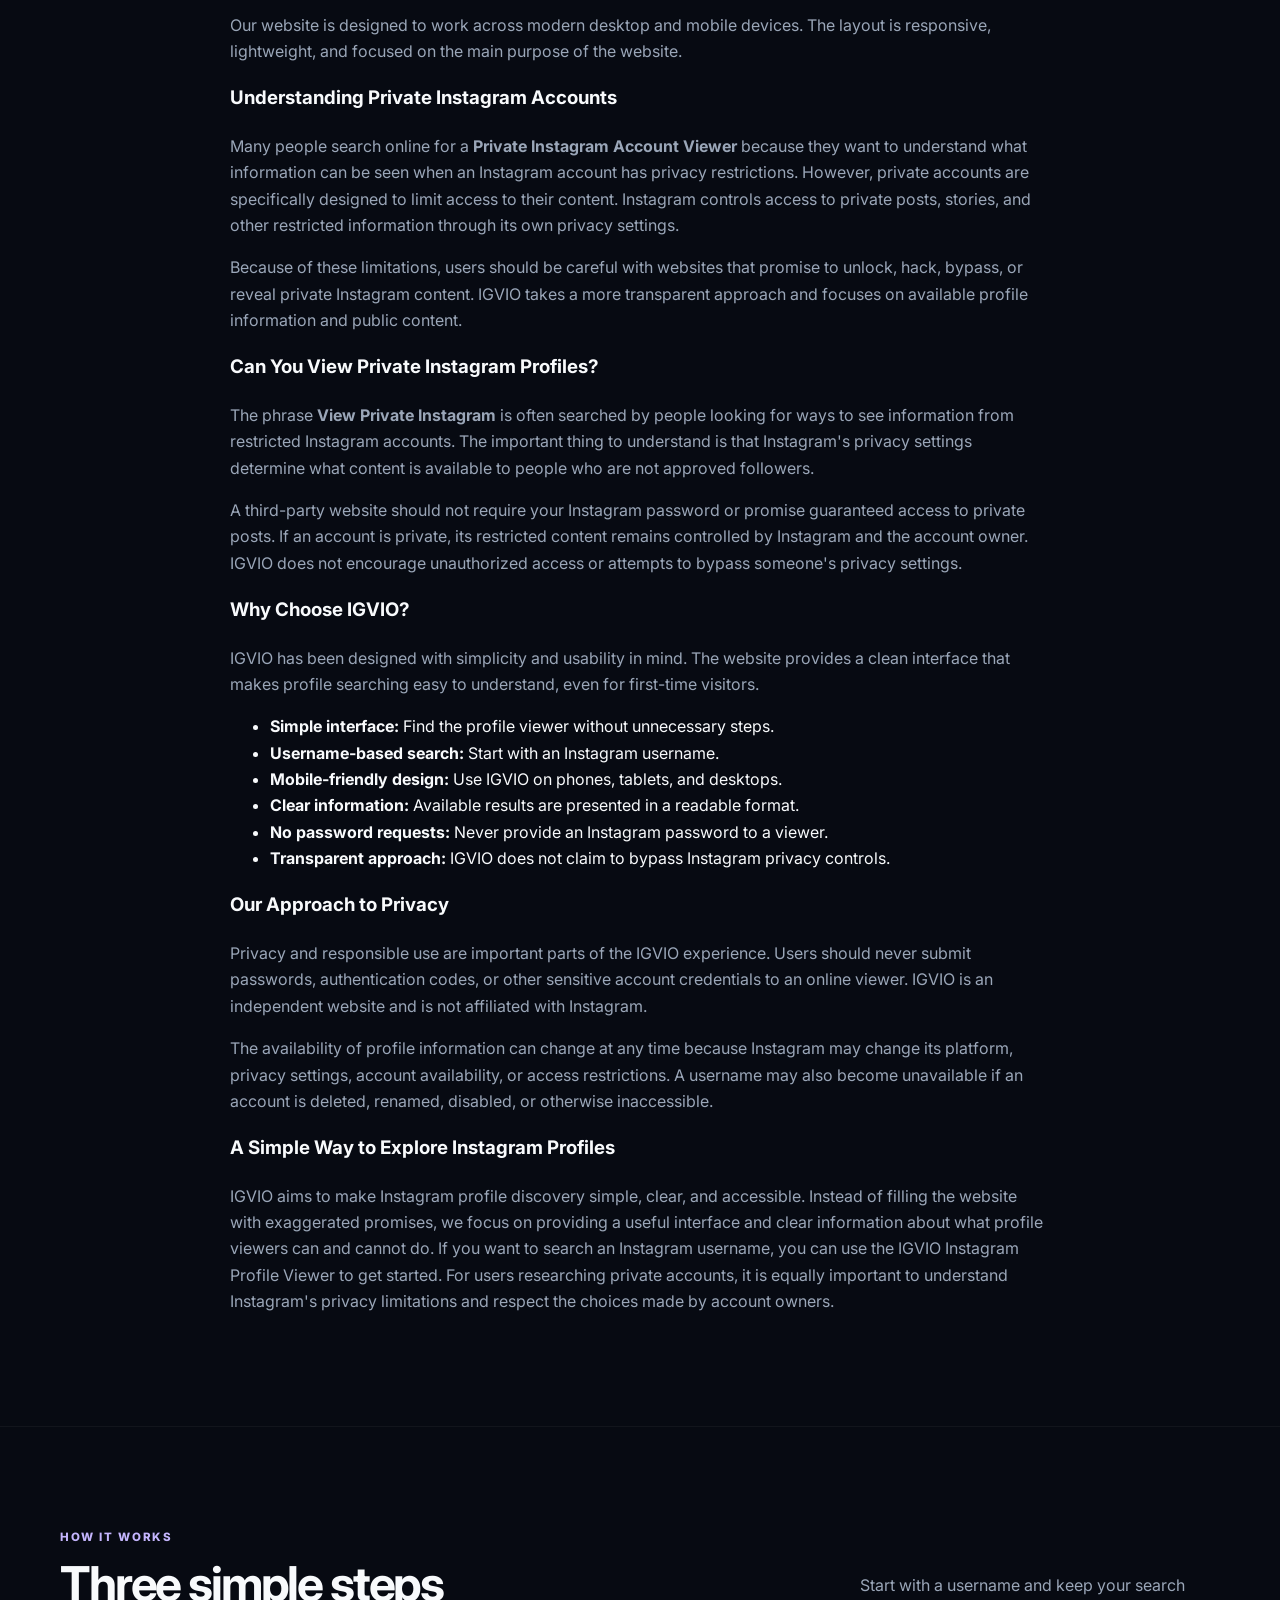
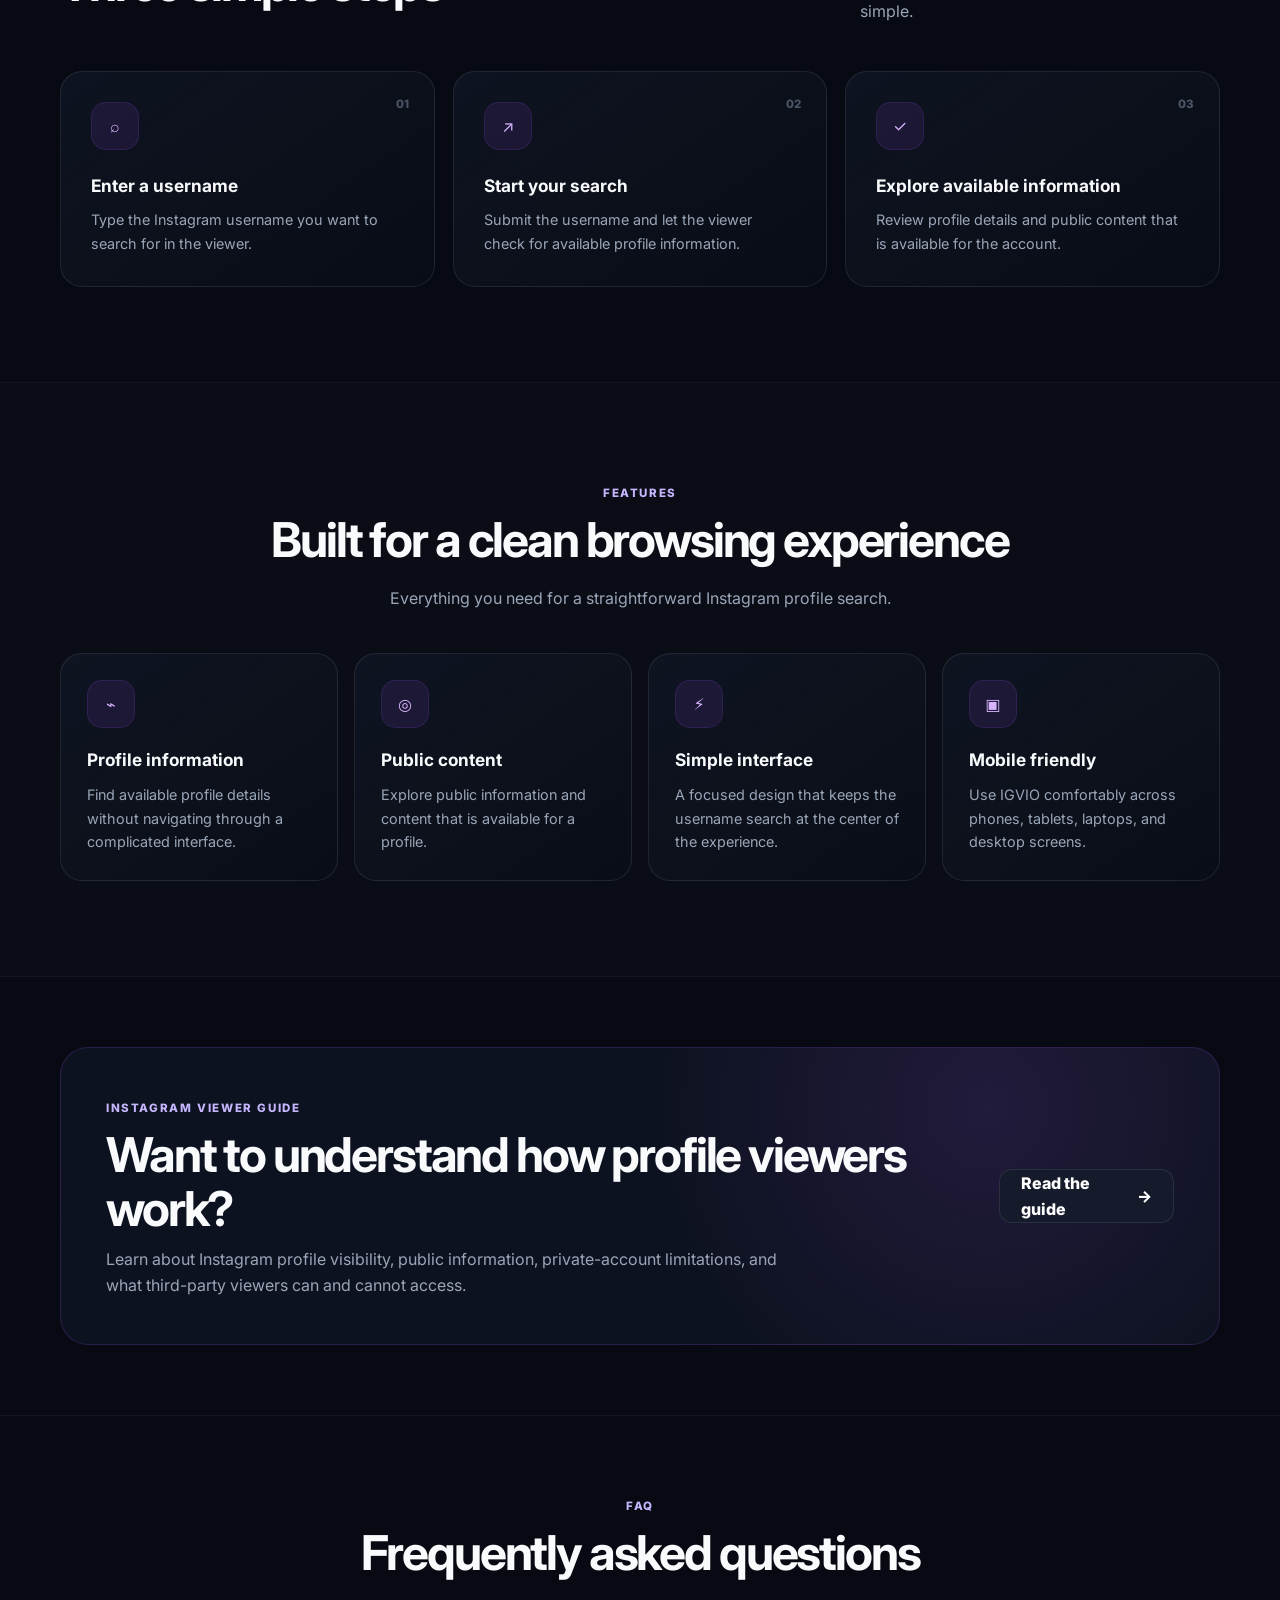
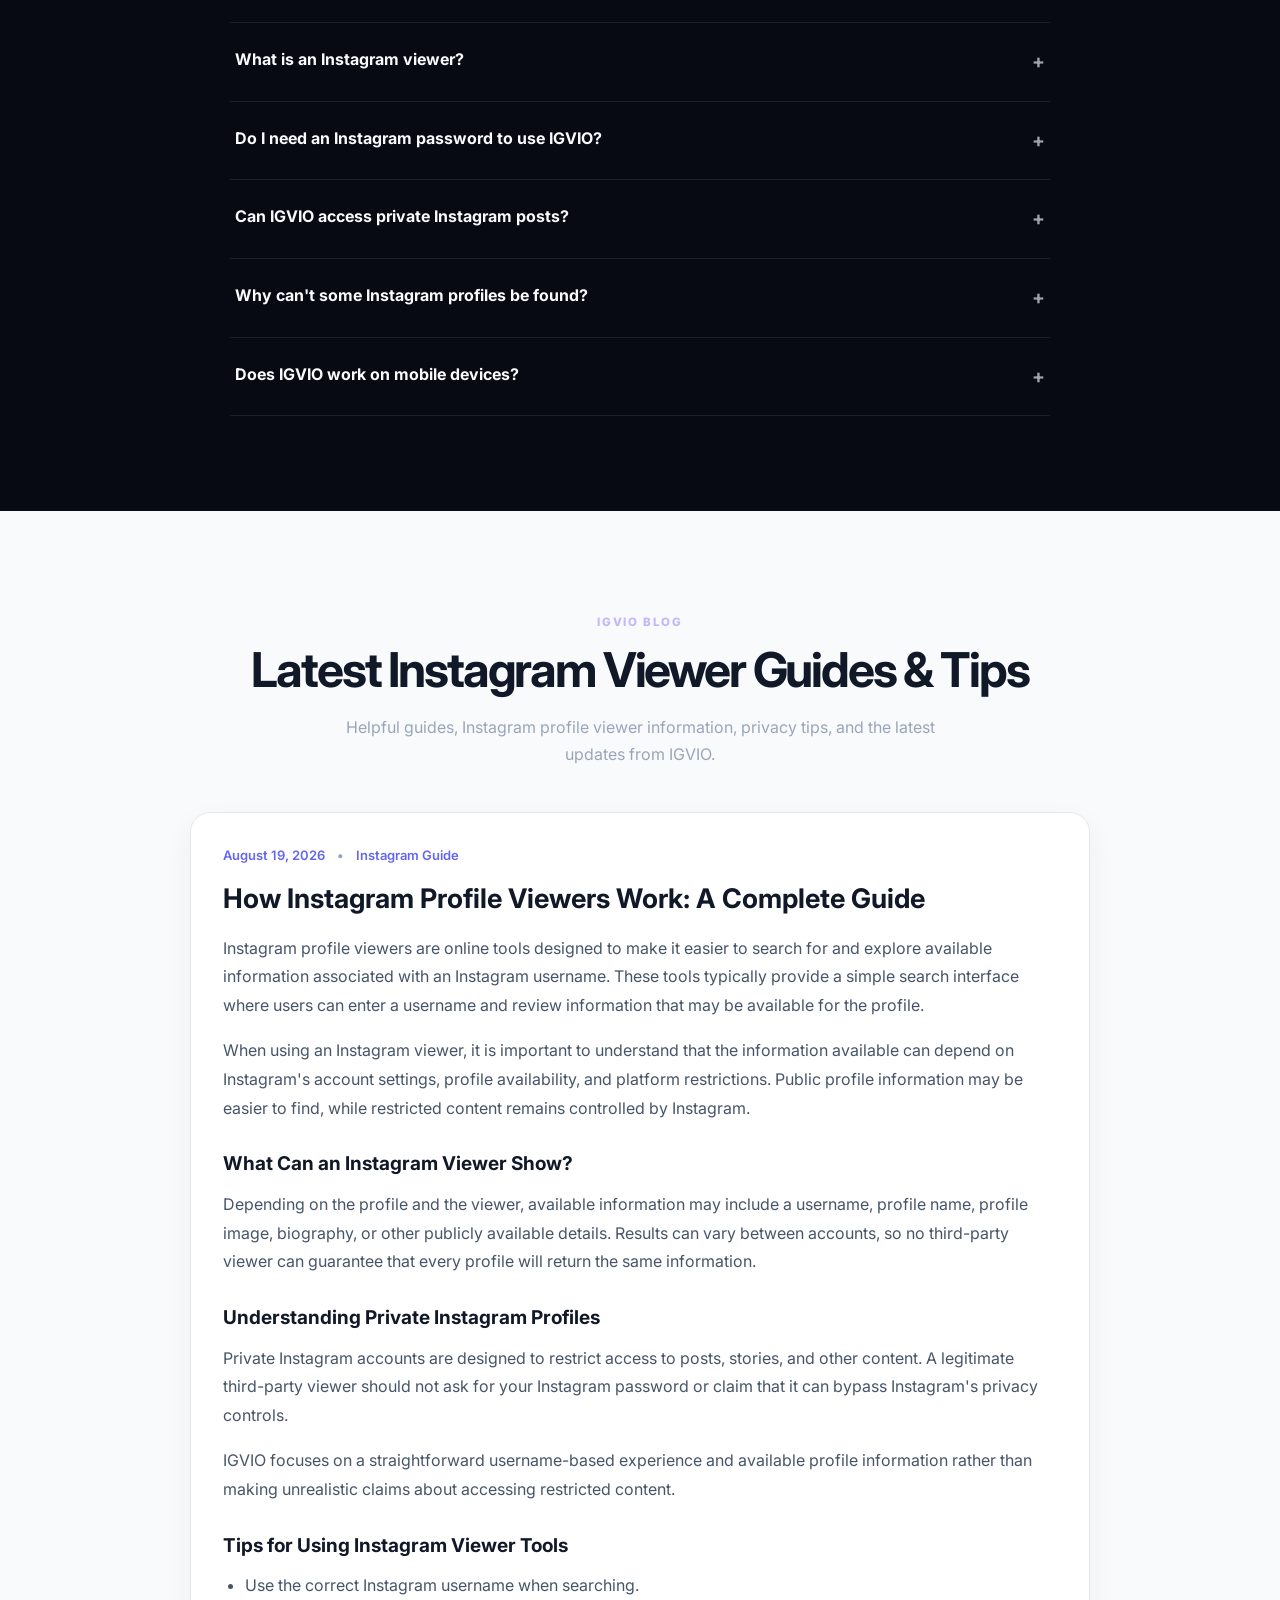
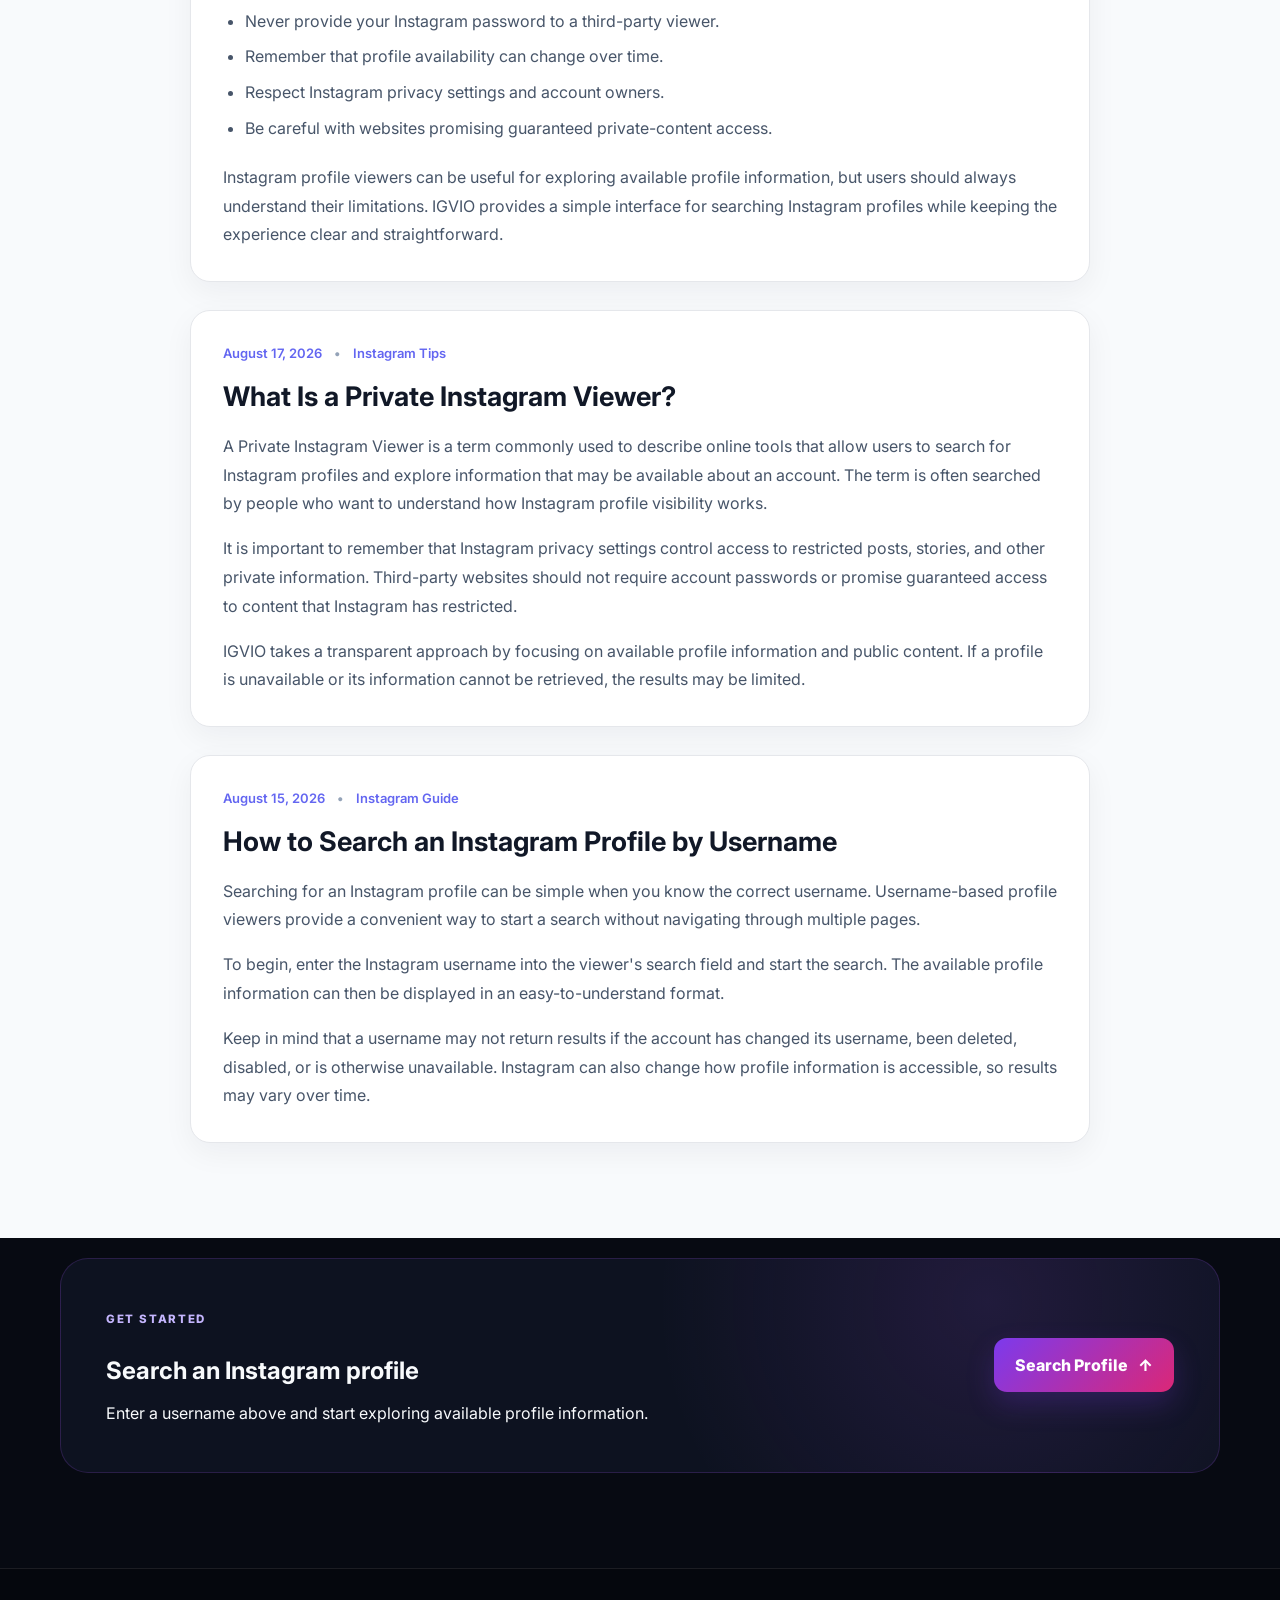
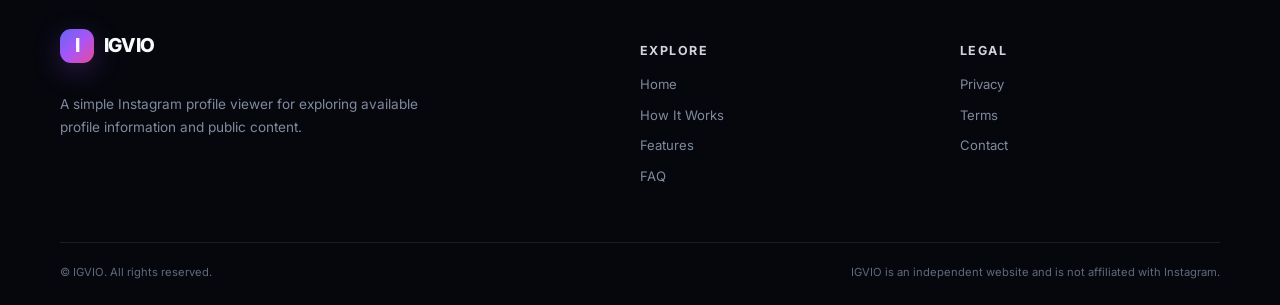
==== commit 210b158a: "Update index.html" ====
--- a/index.html
+++ b/index.html
@@ -363,7 +363,7 @@
 
     <div class="section-heading centered">
       <span class="section-label">IGVIO BLOG</span>
-      <h2>Latest Instagram Viewer Guides & Tips</h2>
+      <h2 style="color:#111827;">Latest Instagram Viewer Guides & Tips</h2>
       <p>
         Helpful guides, Instagram profile viewer information, privacy tips,
         and the latest updates from IGVIO.
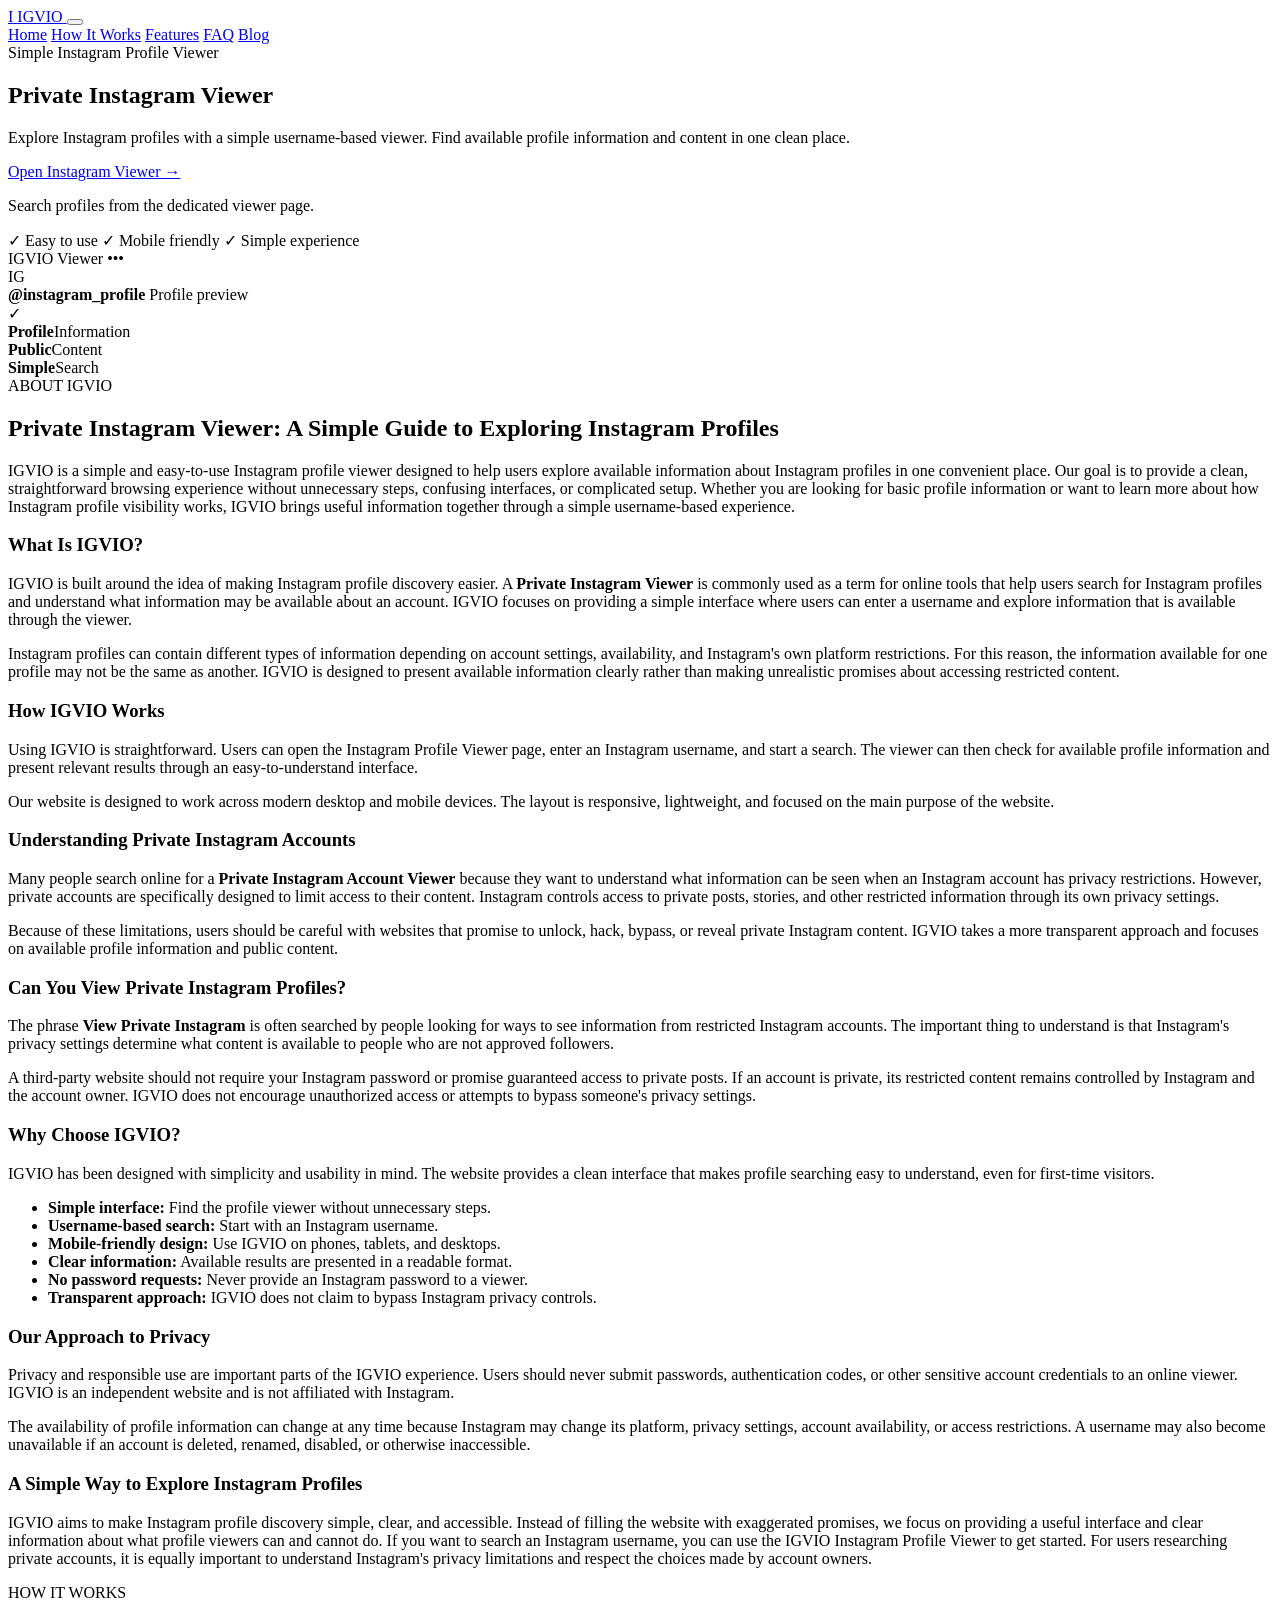
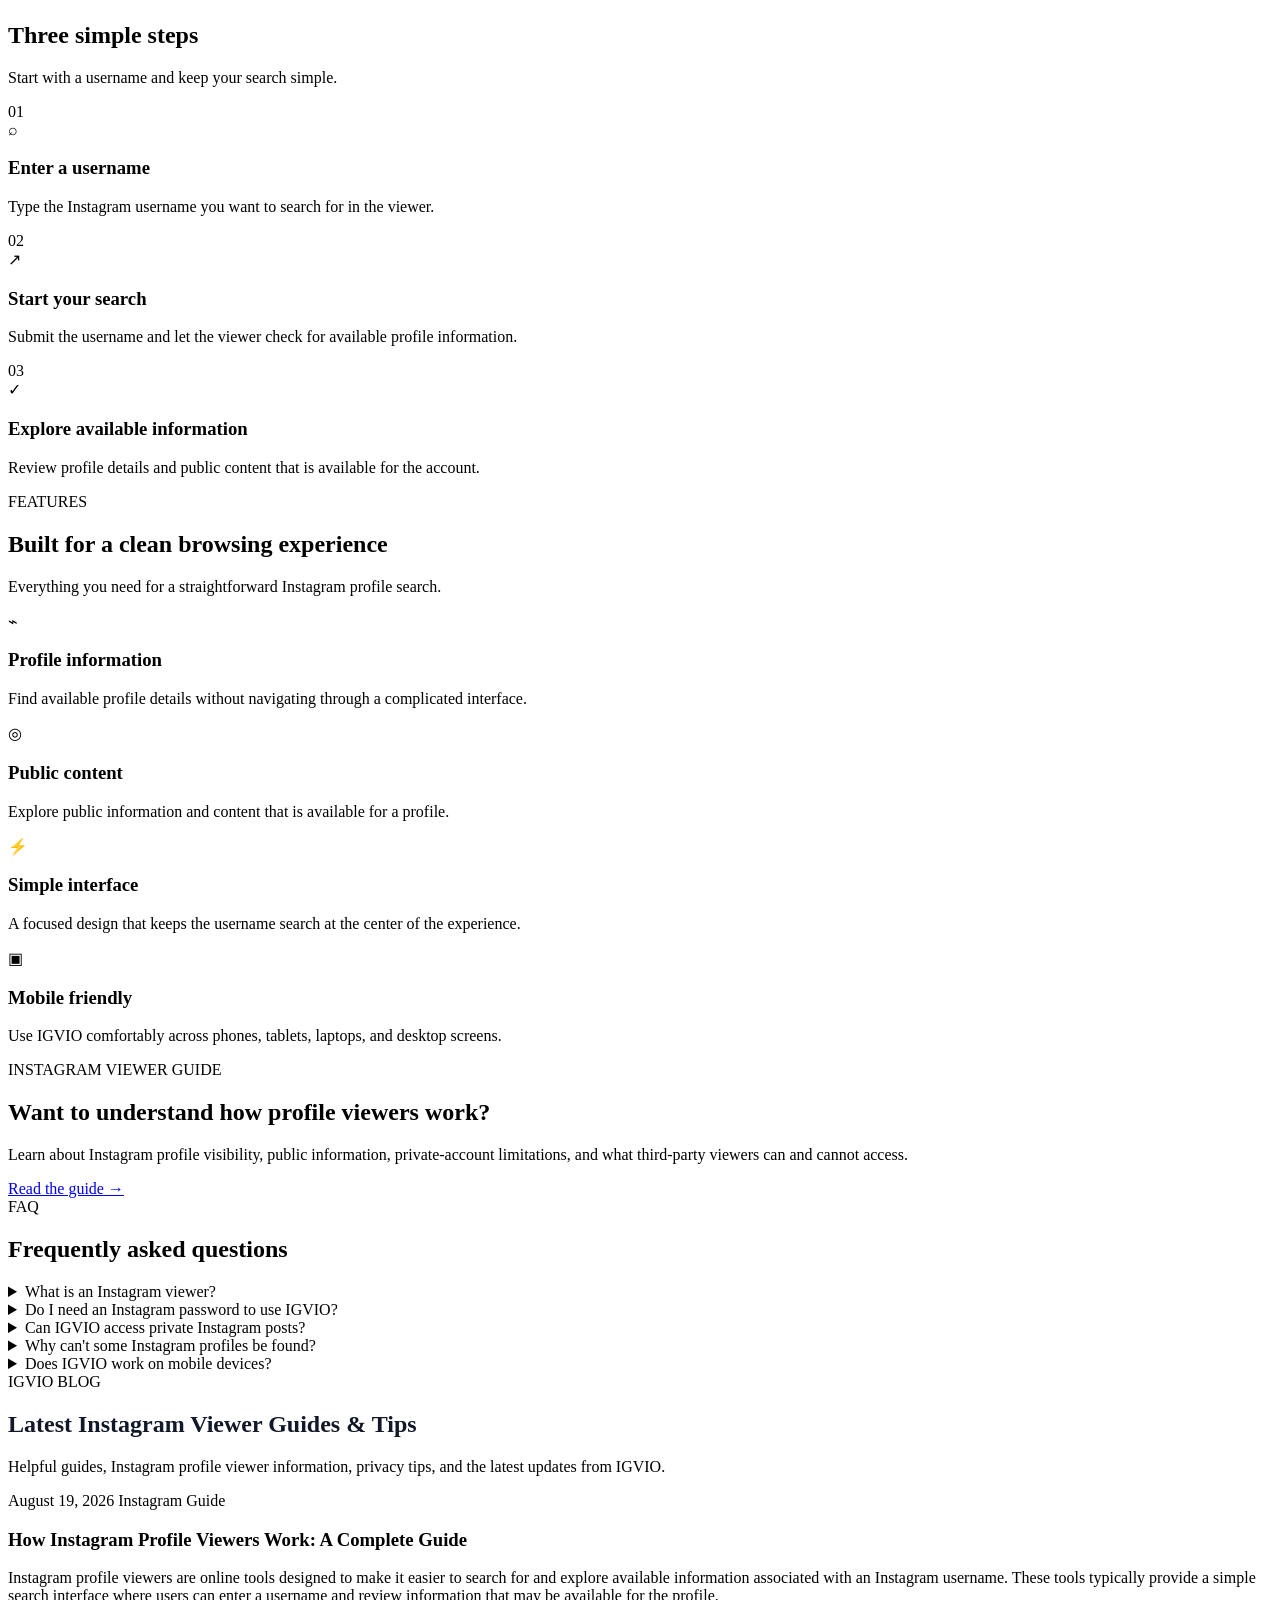
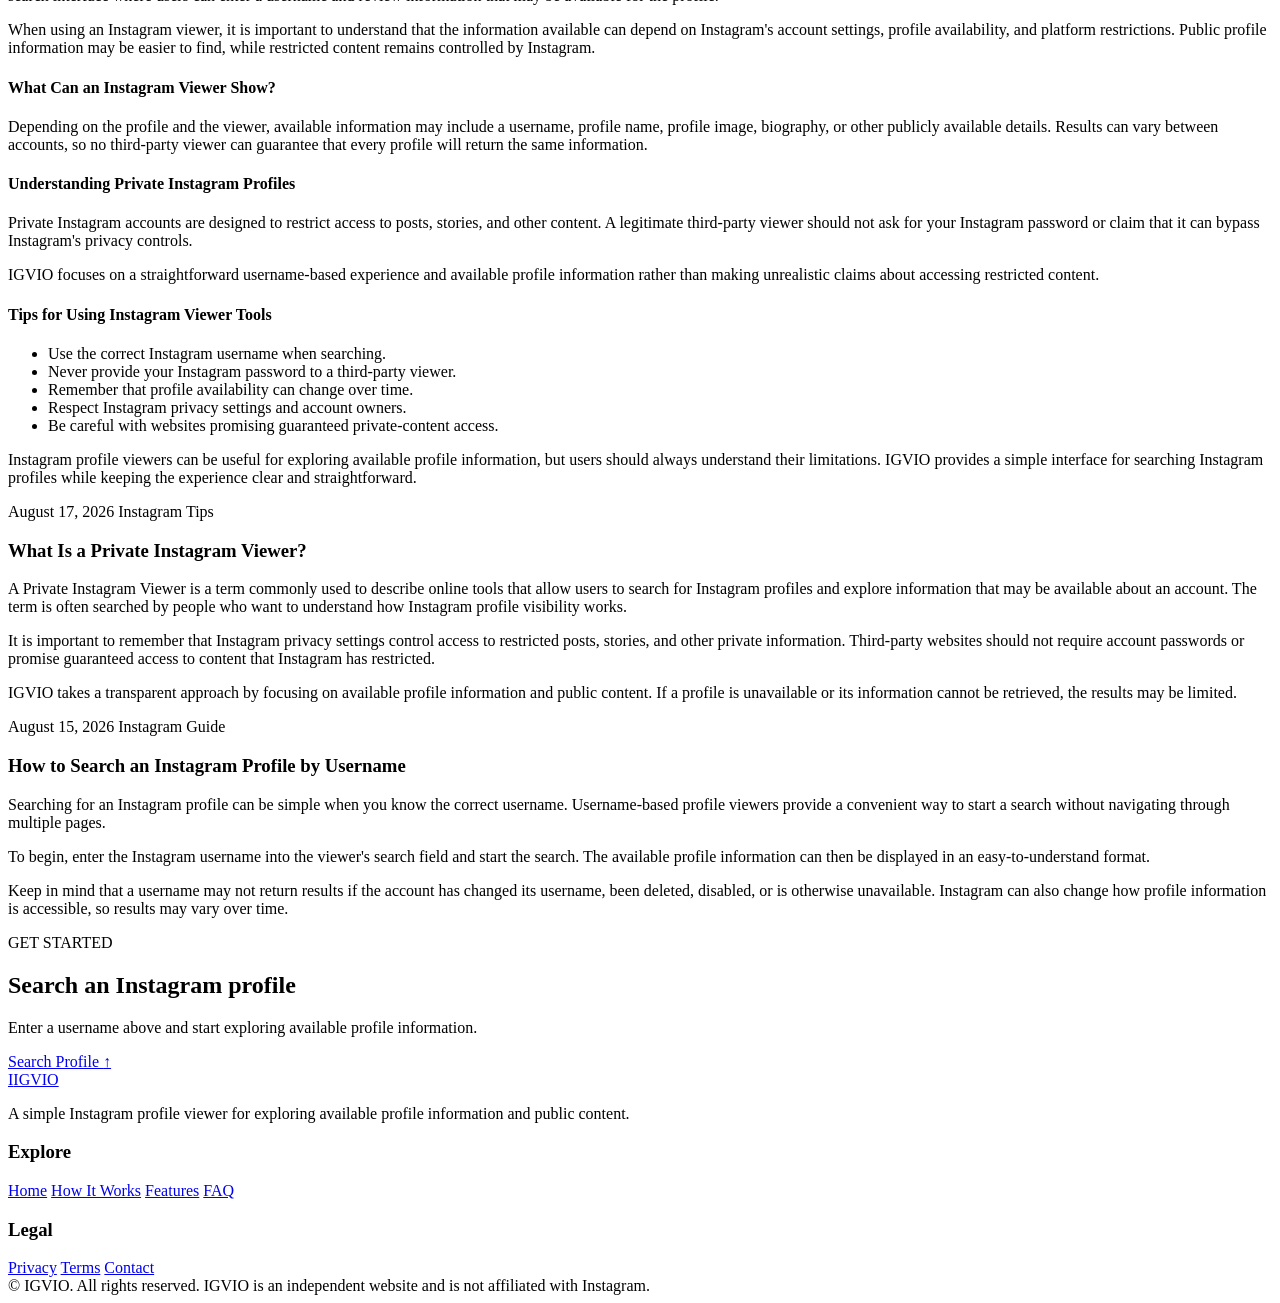
==== commit c1ca434a: "Update index.html" ====
--- a/index.html
+++ b/index.html
@@ -13,31 +13,122 @@
   <meta property="og:description" content="Explore Instagram profiles with IGVIO. Search by username to find available profile details and public Instagram content online.">
   <meta property="og:url" content="https://igvio.live/">
   <meta property="og:site_name" content="IGVIO">
+  <link rel="icon" type="image/png" href="/igvio.png">
+  <link rel="apple-touch-icon" href="/igvio.png">
 
   <title>Private Instagram Viewer – Explore Instagram Profiles | IGVIO</title>
 
   <link rel="preconnect" href="https://fonts.googleapis.com">
   <link rel="preconnect" href="https://fonts.gstatic.com" crossorigin>
   <link href="https://fonts.googleapis.com/css2?family=Inter:wght@400;500;600;700;800&display=swap" rel="stylesheet">
-  <link rel="stylesheet" href="style.css">
+  <link rel="stylesheet" href="istyle.css">
 
   <script type="application/ld+json">
-  {
-    "@context":"https://schema.org",
-    "@type":"WebSite",
-    "name":"IGVIO",
-    "url":"https://igvio.live/",
-    "description":"Private Instagram Viewer for exploring available Instagram profile information and public content."
-  }
-  </script>
-  <script type="application/ld+json">
-  {
-    "@context":"https://schema.org",
-    "@type":"Organization",
-    "name":"IGVIO",
-    "url":"https://igvio.live/"
-  }
-  </script>
+{
+  "@context": "https://schema.org",
+  "@graph": [
+    {
+      "@type": "WebSite",
+      "@id": "https://igvio.live/#website",
+      "name": "IGVIO",
+      "url": "https://igvio.live/",
+      "description": "IGVIO is an Instagram profile viewer for searching usernames and exploring available Instagram profile information and public content.",
+      "publisher": {
+        "@id": "https://igvio.live/#organization"
+      },
+      "inLanguage": "en"
+    },
+    {
+      "@type": "Organization",
+      "@id": "https://igvio.live/#organization",
+      "name": "IGVIO",
+      "url": "https://igvio.live/",
+      "logo": {
+        "@type": "ImageObject",
+        "url": "https://igvio.live/igvio.png"
+      }
+    },
+    {
+      "@type": "WebPage",
+      "@id": "https://igvio.live/#webpage",
+      "url": "https://igvio.live/",
+      "name": "Private Instagram Viewer – Explore Instagram Profiles | IGVIO",
+      "description": "Explore Instagram profiles with IGVIO. Search by username to find available profile information and public Instagram content online.",
+      "isPartOf": {
+        "@id": "https://igvio.live/#website"
+      },
+      "about": {
+        "@id": "https://igvio.live/#organization"
+      },
+      "inLanguage": "en"
+    },
+    {
+      "@type": "Blog",
+      "@id": "https://igvio.live/#blog",
+      "name": "IGVIO Blog",
+      "url": "https://igvio.live/#blog",
+      "description": "Guides, tutorials, and helpful information about Instagram profile viewers, profile visibility, and Instagram-related topics.",
+      "isPartOf": {
+        "@id": "https://igvio.live/#website"
+      },
+      "publisher": {
+        "@id": "https://igvio.live/#organization"
+      },
+      "inLanguage": "en"
+    },
+    {
+      "@type": "FAQPage",
+      "@id": "https://igvio.live/#faq",
+      "url": "https://igvio.live/#faq",
+      "isPartOf": {
+        "@id": "https://igvio.live/#website"
+      },
+      "mainEntity": [
+        {
+          "@type": "Question",
+          "name": "What is an Instagram viewer?",
+          "acceptedAnswer": {
+            "@type": "Answer",
+            "text": "An Instagram viewer is a tool that helps users search for and explore available information associated with Instagram profiles."
+          }
+        },
+        {
+          "@type": "Question",
+          "name": "Do I need an Instagram password to use IGVIO?",
+          "acceptedAnswer": {
+            "@type": "Answer",
+            "text": "No. IGVIO does not ask users to enter an Instagram password. Users can use the username search feature to begin."
+          }
+        },
+        {
+          "@type": "Question",
+          "name": "Can IGVIO access private Instagram posts?",
+          "acceptedAnswer": {
+            "@type": "Answer",
+            "text": "Private Instagram content is controlled by Instagram's privacy settings. IGVIO does not claim to bypass Instagram privacy controls or provide unauthorized access to restricted content."
+          }
+        },
+        {
+          "@type": "Question",
+          "name": "Why can't some Instagram profiles be found?",
+          "acceptedAnswer": {
+            "@type": "Answer",
+            "text": "A profile may be unavailable because the username is incorrect, the account has changed its username, the account is unavailable, or the requested information cannot be retrieved."
+          }
+        },
+        {
+          "@type": "Question",
+          "name": "Does IGVIO work on mobile devices?",
+          "acceptedAnswer": {
+            "@type": "Answer",
+            "text": "Yes. IGVIO uses a responsive design intended to work across phones, tablets, laptops, and desktop devices."
+          }
+        }
+      ]
+    }
+  ]
+}
+</script>
 </head>
 <body>
   <header class="site-header">
